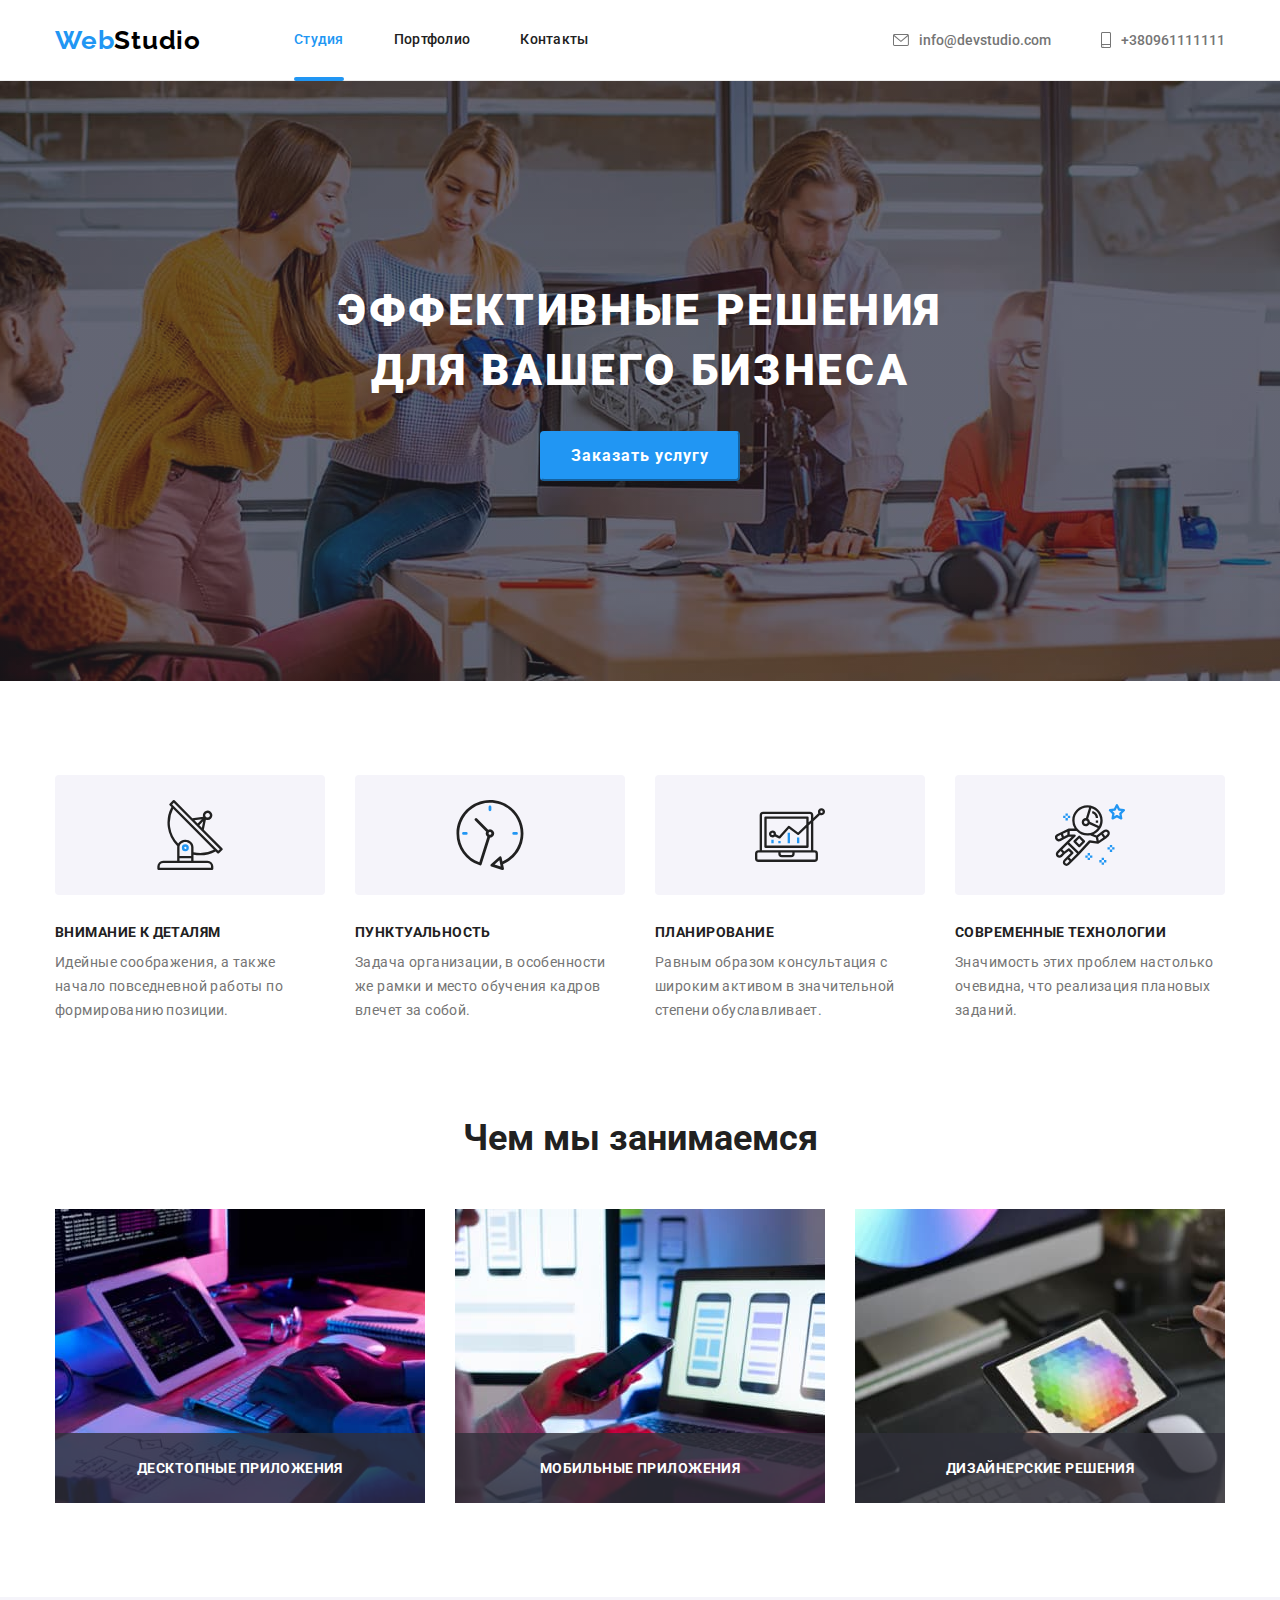
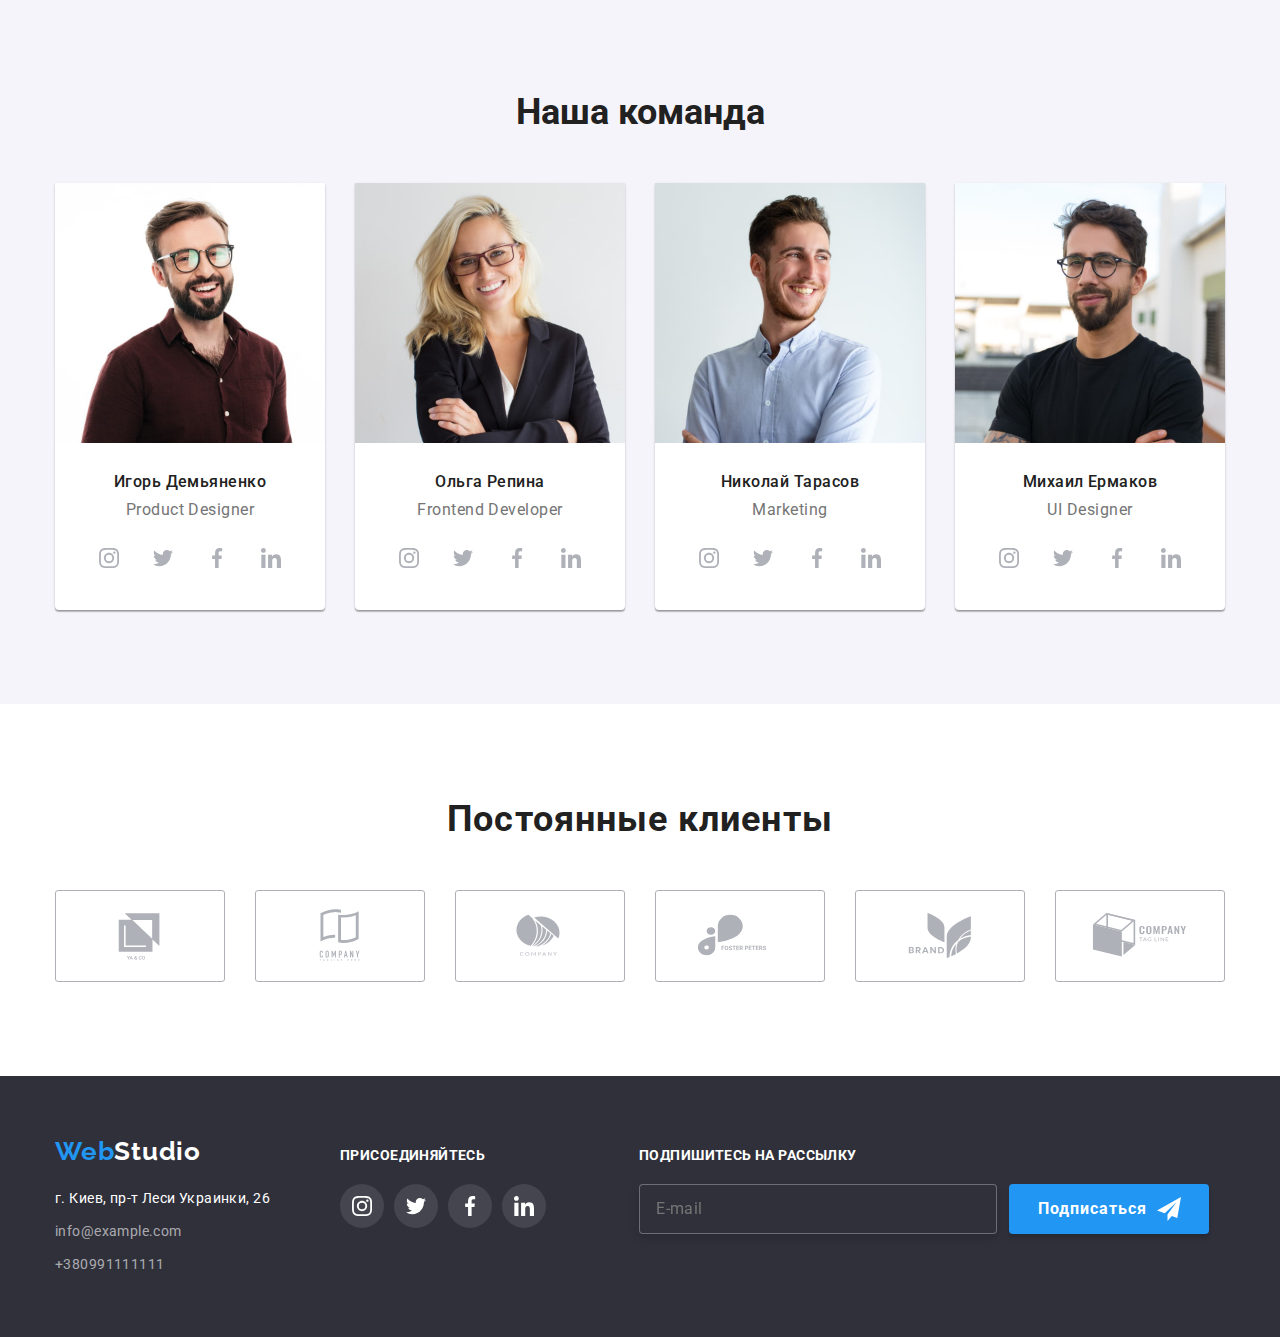
==== index.html @ b42b378a "hw7" ====
<!DOCTYPE html>
<html lang="ru">
  <head>
    <meta charset="UTF-8" />
    <meta http-equiv="X-UA-Compatible" content="IE=edge" />
    <meta name="viewport" content="width=device-width, initial-scale=1.0" />
    <title>WebStudio</title>
    <link
      rel="stylesheet"
      href="https://fonts.googleapis.com/css2?family=Raleway:wght@700&family=Roboto:wght@400;500;700;900&display=swap"
    />
    <link
      rel="stylesheet"
      href="https://cdnjs.cloudflare.com/ajax/libs/modern-normalize/1.1.0/modern-normalize.min.css"
    />
    <link rel="stylesheet" href="./css/styles.css" />
  </head>
  <body>
    <!-- header -->
    <header class="header">
      <div class="container main-nav">
        <nav class="nav">
          <a class="link link-logo logo" href="index.html" lang="en"
            >Web<span class="logo-header">Studio</span>
          </a>
          <ul class="list-nav">
            <li class="item">
              <a class="link-active" href="./index.html">Студия</a>
            </li>
            <li class="item">
              <a class="link" href="./portfolio.html">Портфолио</a>
            </li>
            <li class="item">
              <a class="link" href="Контакты">Контакты</a>
            </li>
          </ul>
        </nav>
        <!-- contacts -->
        <ul class="list-contacts">
          <li class="item item-contacts">
            <a
              class="link link-contacts"
              href="mailto:info@devstudio.com"
              title="написать письмо"
            >
              <svg class="header-icon" width="16" height="12">
                <use href="./image/icon.svg#icon-envelope"></use>
              </svg>
              info@devstudio.com</a
            >
          </li>
          <li class="item item-contacts">
            <a
              class="link link-contacts"
              href="tel:+380961111111"
              title="позвонить"
            >
              <svg class="header-icon" width="10" height="16">
                <use href="./image/icon.svg#icon-smartphone"></use>
              </svg>
              +380961111111</a
            >
          </li>
        </ul>
      </div>
    </header>
    <main>
      <!-- section1 -->
      <section class="hero">
        <div class="container">
          <h1 class="title">Эффективные решения для вашего бизнеса</h1>
          <button class="button-studio" type="button" data-modal-open>
            Заказать услугу
          </button>
          <!--modal-->
          <div class="backdrop is-hidden" data-modal>
            <div class="modal">
              <button
                class="button-close"
                type="button"
                title="Закрыть"
                data-modal-close
              >
                <svg class="icon-close" width="11" height="11">
                  <use href="./image/icon.svg#icon-close"></use>
                </svg>
              </button>
              <form class="modal-form">
                <h2 class="modal-text">
                  Оставьте свои данные, мы вам перезвоним
                </h2>
                <ul class="modal-list">
                  <li class="modal-item">
                    <label class="modal-lable" for="name">Имя</label>
                    <div class="modal-field">
                      <input
                        class="modal-input"
                        type="text"
                        id="name"
                        name="name"
                      />
                      <svg class="modal-input-icon" width="18" height="18">
                        <use href="./image/icon.svg#icon-modal-name"></use>
                      </svg>
                    </div>
                  </li>
                  <li class="modal-item">
                    <label class="modal-lable" for="tel">Телефон</label>
                    <div class="modal-field">
                      <input
                        class="modal-input"
                        type="text"
                        id="tel"
                        name="tel"
                      />
                      <svg class="modal-input-icon" width="18" height="18">
                        <use href="./image/icon.svg#icon-modal-telephone"></use>
                      </svg>
                    </div>
                  </li>
                  <li class="modal-item">
                    <label class="modal-lable" for="email">Почта</label>
                    <div class="modal-field">
                      <input
                        class="modal-input"
                        type="text"
                        id="email"
                        name="email"
                      />
                      <svg class="modal-input-icon" width="18" height="18">
                        <use href="./image/icon.svg#icon-modal-email"></use>
                      </svg>
                    </div>
                  </li>
                </ul>
                <div class="modal-comment">
                  <label class="modal-form-comment" for="comment"
                    >Комментарий</label
                  >
                  <textarea
                    class="modal-textarea"
                    name="comment"
                    id="comment"
                    placeholder="Введите текст"
                  ></textarea>
                </div>
                <div class="modal-consent">
                  <label class="modal-consent-lable">
                    <input
                      class="input-checkbox visually-hidden"
                      type="checkbox"
                      name="consent"
                      id="consent"
                    />
                    <span class="custom-checkbox">
                      <svg class="checkbox-icon" width="16" height="15">
                        <use href="./image/icon.svg#icon-modal-mark"></use>
                      </svg>
                    </span>
                    Соглашаюсь с рассылкой и принимаю&nbsp;
                    <a class="modal-consent-link" href="">Условия договора</a>
                  </label>
                </div>
                <button class="modal-button" type="submit">Отправить</button>
              </form>
            </div>
          </div>
        </div>
      </section>
      <!-- section2 -->
      <section class="section features">
        <div class="container">
          <h2 class="title-section">Особенности компании</h2>
          <ul class="features-list list">
            <li class="item-features item">
              <div class="icon-thumb">
                <svg class="icon-features">
                  <use href="./image/icon.svg#icon-antenna"></use>
                </svg>
              </div>
              <h3 class="title-features">Внимание к деталям</h3>
              <p class="text-features">
                Идейные соображения, а также начало повседневной работы по
                формированию позиции.
              </p>
            </li>
            <li class="item-features item">
              <div class="icon-thumb">
                <svg class="icon-features">
                  <use href="./image/icon.svg#icon-clock"></use>
                </svg>
              </div>
              <h3 class="title-features">Пунктуальность</h3>
              <p class="text-features">
                Задача организации, в особенности же рамки и место обучения
                кадров влечет за собой.
              </p>
            </li>
            <li class="item-features item">
              <div class="icon-thumb">
                <svg class="icon-features">
                  <use href="./image/icon.svg#icon-diagram"></use>
                </svg>
              </div>
              <h3 class="title-features">Планирование</h3>
              <p class="text-features">
                Равным образом консультация с широким активом в значительной
                степени обуславливает.
              </p>
            </li>
            <li class="item-features item">
              <div class="icon-thumb">
                <svg class="icon-features">
                  <use href="./image/icon.svg#icon-astronaut"></use>
                </svg>
              </div>
              <h3 class="title-features">Современные технологии</h3>
              <p class="text-features">
                Значимость этих проблем настолько очевидна, что реализация
                плановых заданий.
              </p>
            </li>
          </ul>
        </div>
      </section>
      <!-- section3 -->
      <section class="section-activity section">
        <div class="container">
          <h2 class="title-activity">Чем мы занимаемся</h2>
          <ul class="list-activity list">
            <li class="item-image">
              <img
                class="image"
                src="./image/img4.jpg"
                alt="пишем код"
                width="370"
                height="294"
              />
              <p class="text-activity">Десктопные приложения</p>
            </li>
            <li class="item-image">
              <img
                class="image"
                src="./image/img5.jpg"
                alt="создаем макет"
                width="370"
                height="294"
              />
              <p class="text-activity">Мобильные приложения</p>
            </li>
            <li class="item-image">
              <img
                class="image"
                src="./image/img6.jpg"
                alt="добавляем дизайн"
                width="370"
                height="294"
              />
              <p class="text-activity">Дизайнерские решения</p>
            </li>
          </ul>
        </div>
      </section>
      <!-- section4 -->
      <section class="section team">
        <div class="container">
          <h2 class="title-team">Наша команда</h2>
          <ul class="list-team list">
            <li class="item-team item">
              <img
                class="image"
                src="./image/img-3.jpg"
                alt="Игорь Демьяненко Product Designer"
                width="270"
                height="260"
              />
              <div class="title-card">
                <h3 class="name">Игорь Демьяненко</h3>
                <p class="speciality" lang="en">Product Designer</p>
                <ul class="soc-list">
                  <li class="soc-item">
                    <a class="button-icon" href="">
                      <svg class="soc-icon">
                        <use href="./image/icon.svg#icon-instagram"></use>
                      </svg>
                    </a>
                  </li>
                  <li class="soc-item">
                    <a class="button-icon" href="">
                      <svg class="soc-icon">
                        <use href="./image/icon.svg#icon-twitter"></use>
                      </svg>
                    </a>
                  </li>
                  <li class="soc-item">
                    <a class="button-icon" href="">
                      <svg class="soc-icon">
                        <use href="./image/icon.svg#icon-facebook"></use>
                      </svg>
                    </a>
                  </li>
                  <li class="soc-item">
                    <a class="button-icon" href="">
                      <svg class="soc-icon">
                        <use href="./image/icon.svg#icon-linkedin"></use>
                      </svg>
                    </a>
                  </li>
                </ul>
              </div>
            </li>
            <li class="item-team item">
              <img
                class="image"
                src="./image/img-2.jpg"
                alt="Ольга Репина Frontend Developer"
                width="270"
                height="260"
              />
              <div class="title-card">
                <h3 class="name">Ольга Репина</h3>
                <p class="speciality" lang="en">Frontend Developer</p>
                <ul class="soc-list">
                  <li class="soc-item">
                    <a class="button-icon" href="">
                      <svg class="soc-icon">
                        <use href="./image/icon.svg#icon-instagram"></use>
                      </svg>
                    </a>
                  </li>
                  <li class="soc-item">
                    <a class="button-icon" href="">
                      <svg class="soc-icon">
                        <use href="./image/icon.svg#icon-twitter"></use>
                      </svg>
                    </a>
                  </li>
                  <li class="soc-item">
                    <a class="button-icon" href="">
                      <svg class="soc-icon">
                        <use href="./image/icon.svg#icon-facebook"></use>
                      </svg>
                    </a>
                  </li>
                  <li class="soc-item">
                    <a class="button-icon" href="">
                      <svg class="soc-icon">
                        <use href="./image/icon.svg#icon-linkedin"></use>
                      </svg>
                    </a>
                  </li>
                </ul>
              </div>
            </li>
            <li class="item-team item">
              <img
                class="image"
                src="./image/img-1.jpg"
                alt="Николай Тарасов Marketing"
                width="270"
                height="260"
              />
              <div class="title-card">
                <h3 class="name">Николай Тарасов</h3>
                <p class="speciality" lang="en">Marketing</p>
                <ul class="soc-list">
                  <li class="soc-item">
                    <a class="button-icon" href="">
                      <svg class="soc-icon">
                        <use href="./image/icon.svg#icon-instagram"></use>
                      </svg>
                    </a>
                  </li>
                  <li class="soc-item">
                    <a class="button-icon" href="">
                      <svg class="soc-icon">
                        <use href="./image/icon.svg#icon-twitter"></use>
                      </svg>
                    </a>
                  </li>
                  <li class="soc-item">
                    <a class="button-icon" href="">
                      <svg class="soc-icon">
                        <use href="./image/icon.svg#icon-facebook"></use>
                      </svg>
                    </a>
                  </li>
                  <li class="soc-item">
                    <a class="button-icon" href="">
                      <svg class="soc-icon">
                        <use href="./image/icon.svg#icon-linkedin"></use>
                      </svg>
                    </a>
                  </li>
                </ul>
              </div>
            </li>
            <li class="item-team item">
              <img
                class="image"
                src="./image/img.jpg"
                alt="Михаил Ермаков UI Designer"
                width="270"
                height="260"
              />
              <div class="title-card">
                <h3 class="name">Михаил Ермаков</h3>
                <p class="speciality" lang="en">UI Designer</p>
                <ul class="soc-list">
                  <li class="soc-item">
                    <a class="button-icon" href="">
                      <svg class="soc-icon">
                        <use href="./image/icon.svg#icon-instagram"></use>
                      </svg>
                    </a>
                  </li>
                  <li class="soc-item">
                    <a class="button-icon" href="">
                      <svg class="soc-icon">
                        <use href="./image/icon.svg#icon-twitter"></use>
                      </svg>
                    </a>
                  </li>
                  <li class="soc-item">
                    <a class="button-icon" href="">
                      <svg class="soc-icon">
                        <use href="./image/icon.svg#icon-facebook"></use>
                      </svg>
                    </a>
                  </li>
                  <li class="soc-item">
                    <a class="button-icon" href="">
                      <svg class="soc-icon">
                        <use href="./image/icon.svg#icon-linkedin"></use>
                      </svg>
                    </a>
                  </li>
                </ul>
              </div>
            </li>
          </ul>
        </div>
      </section>
      <section class="section-clients section">
        <div class="container">
          <h2 class="title-clients">Постоянные клиенты</h2>
          <ul class="list-clients">
            <li class="item-clients">
              <a class="link-clients" href="">
                <svg class="logo-company" width="106" height="60">
                  <use href="./image/icon.svg#icon-yaco"></use>
                </svg>
              </a>
            </li>
            <li class="item-clients">
              <a class="link-clients" href="">
                <svg class="logo-company" width="106" height="60">
                  <use href="./image/icon.svg#icon-tagline"></use>
                </svg>
              </a>
            </li>
            <li class="item-clients">
              <a class="link-clients" href="">
                <svg class="logo-company" width="106" height="60">
                  <use href="./image/icon.svg#icon-company"></use>
                </svg>
              </a>
            </li>
            <li class="item-clients">
              <a class="link-clients" href="">
                <svg class="logo-company" width="106" height="60">
                  <use href="./image/icon.svg#icon-foster"></use>
                </svg>
              </a>
            </li>
            <li class="item-clients">
              <a class="link-clients" href="">
                <svg class="logo-company" width="106" height="60">
                  <use href="./image/icon.svg#icon-brand"></use>
                </svg>
              </a>
            </li>
            <li class="item-clients">
              <a class="link-clients" href="">
                <svg class="logo-company" width="106" height="60">
                  <use href="./image/icon.svg#icon-lastcompany"></use>
                </svg>
              </a>
            </li>
          </ul>
        </div>
      </section>
    </main>
    <!-- footer -->
    <footer class="footer">
      <div class="container footer-container">
        <div class="footer-contacts-part">
          <a class="link logo logo-link" href="index.html" lang="en"
            >Web<span class="logo-footer">Studio</span>
          </a>
          <address class="address">
            <p class="address-link-first">г. Киев, пр-т Леси Украинки, 26</p>
            <ul class="list">
              <li class="address-item item">
                <a class="address-link" href="mailto:info@example.com"
                  >info@example.com</a
                >
              </li>
              <li class="address-item item">
                <a class="address-link" href="tel:+380991111111"
                  >+380991111111</a
                >
              </li>
            </ul>
          </address>
        </div>
        <div class="footer-soc-part">
          <h2 class="footer-soc-title title">Присоединяйтесь</h2>
          <ul class="footer-soc-list list">
            <li class="footer-soc-item item">
              <a class="footer-soc-link link" href="">
                <svg class="icon-soc" width="20" height="20">
                  <use href="image/icon.svg#icon-instagram"></use>
                </svg>
              </a>
            </li>
            <li class="footer-soc-item item">
              <a class="footer-soc-link link" href="">
                <svg class="icon-soc" width="20" height="20">
                  <use href="./image/icon.svg#icon-twitter"></use>
                </svg>
              </a>
            </li>
            <li class="footer-soc-item item">
              <a class="footer-soc-link link" href="">
                <svg class="icon-soc" width="20" height="20">
                  <use href="./image/icon.svg#icon-facebook"></use>
                </svg>
              </a>
            </li>
            <li class="footer-soc-item item">
              <a class="footer-soc-link link" href="">
                <svg class="icon-soc" width="20" height="20">
                  <use href="./image/icon.svg#icon-linkedin"></use>
                </svg>
              </a>
            </li>
          </ul>
        </div>
        <div class="subscription-footer">
          <h2 class="subscription-text">Подпишитесь на рассылку</h2>
          <form class="subscription-form">
            <input
              class="subscription-input"
              type="email"
              name="user-email"
              placeholder="E-mail"
            />
            <button class="subscription-button" type="submit">
              Подписаться
              <svg class="subscription-icon" width="24" height="24">
                <use href="./image/icon.svg#footer-icon-send"></use>
              </svg>
            </button>
          </form>
        </div>
      </div>
    </footer>
    <script src="./js/modal.js"></script>
  </body>
</html>
---- css/styles.css ----
:root {
  --main-color: #212121;
  --secondary-color: #757575;
  --accent-color: #2196f3;
  --white-color: #ffffff;
  --white-alfa-color: rgba(255, 255, 255, 0.6);
  --black-color: #000000;
  --bg-main-color: #ffffff;
  --bg-light-color: #f5f4fa;
  --bg-dark-color: #2f303a;
  --bg-accent-color: #2196f3;
  --bg-accent-color-button: #188ce8;
  --border-card-color: #eeeeee;
  --soc-icon-color-main: #afb1b8;
  --soc-bg-footer: rgba(255, 255, 255, 0.1);
}
/* reset style */
p,
h1,
h2,
h3,
h4,
h5,
h6,
ul {
  margin: 0;
  padding: 0;
}
.container {
  width: 1200px;
  padding-left: 15px;
  padding-right: 15px;
  margin: 0 auto;
}
.section {
  padding-top: 94px;
  padding-bottom: 94px;
}
body {
  background-color: var(--bg-main-color);
  color: var(--main-color);
  font-family: "Roboto", sans-serif;
  font-size: 14px;
}
.hero,
.footer {
  background-color: var(--bg-dark-color);
}
.team {
  background-color: var(--bg-light-color);
}
.link {
  font-weight: 500;
  color: var(--main-color);
  text-decoration: none;

  transition: color 250ms cubic-bezier(0.4, 0, 0.2, 1),
    background-color 250ms cubic-bezier(0.4, 0, 0.2, 1),
    box-shadow 250ms cubic-bezier(0.4, 0, 0.2, 1);
}
.item {
  list-style-type: none;
}
/* header */
.header {
  border-bottom: 1px solid #ececec;
}
.main-nav,
.nav {
  display: flex;
  align-items: center;
}
/* Логотип */
.logo {
  display: block;
  color: var(--accent-color);
  font-family: "Raleway", sans-serif;
  font-weight: 700;
  font-size: 26px;
  line-height: 1.19;
  letter-spacing: 0.03em;
}
.logo-header {
  color: var(--black-color);
}
.link-logo {
  padding-top: 24px;
  padding-bottom: 24px;
}
/* site-nav */
.list-nav {
  display: flex;
  margin-left: 93px;
}
.list-nav .item:not(:last-child),
.list-contacts .item:not(:last-child) {
  margin-right: 50px;
}
.link-contacts {
  display: flex;
  align-items: center;
  color: var(--secondary-color);

  transition: color 250ms cubic-bezier(0.4, 0, 0.2, 1),
    background-color 250ms cubic-bezier(0.4, 0, 0.2, 1),
    box-shadow 250ms cubic-bezier(0.4, 0, 0.2, 1);
}
.list-nav .link,
.list-nav .link-active,
.link-contacts .link {
  display: block;
  padding-top: 32px;
  padding-bottom: 32px;
  font-weight: 500;
  font-size: 14px;
  line-height: 1.14;
  letter-spacing: 0.02em;
}
.link-active {
  position: relative;
}
.link-active::after {
  position: absolute;
  content: "";
  display: block;
  bottom: -1px;
  left: 0;
  width: 100%;
  height: 4px;
  border-radius: 2px;
  background-color: var(--accent-color);
}
.list-contacts {
  display: flex;
  margin-left: auto;
}
.link-contacts {
  display: flex;
  align-items: center;
  color: var(--secondary-color);
}
.header-icon {
  fill: currentColor;
  margin-right: 10px;
}
.link-active {
  font-weight: 500;
  color: var(--accent-color);
  text-decoration: none;
}
/*---modal---*/
.backdrop {
  position: fixed;
  top: 0;
  left: 0;
  width: 100%;
  height: 100%;
  z-index: 1;
  opacity: 1;
  transition: opacity 250ms cubic-bezier(0.4, 0, 0.2, 1),
    visibility 250ms cubic-bezier(0.4, 0, 0.2, 1);
  background-color: rgba(0, 0, 0, 0.2);
}
.backdrop.is-hidden {
  visibility: hidden;
  opacity: 0;
  pointer-events: none;
}
.modal {
  position: absolute;
  content: "";
  top: 50%;
  left: 50%;
  border-radius: 4px;
  box-shadow: 0px 1px 3px rgba(0, 0, 0, 0.12), 0px 1px 1px rgba(0, 0, 0, 0.14),
    0px 2px 1px rgba(0, 0, 0, 0.2);
  width: 528px;
  height: 581px;
  padding: 40px;
  transform: translate(-50%, -50%);
  transition: transform 250ms cubic-bezier(0.4, 0, 0.2, 1);
  background-color: var(--bg-main-color);
}
.button-close {
  position: absolute;
  content: "";
  top: 8px;
  right: 8px;
  display: flex;
  align-items: center;
  justify-content: center;
  width: 30px;
  height: 30px;
  padding: 0;
  border-radius: 50%;
  border: 1px solid rgba(0, 0, 0, 0.1);

  cursor: pointer;
  background-color: var(--bg-main-color);
  transition: transform 250ms cubic-bezier(0.4, 0, 0.2, 1);
}
.button-close:hover,
.button-close:focus {
  fill: var(--accent-color);
}
.button-active {
  padding: 6px 22px;
  display: block;
  font-weight: 500;
  font-size: 16px;
  line-height: 1.63;
  border-radius: 4px;
  text-align: center;
  cursor: pointer;
  background-color: var(--bg-accent-color);
  color: var(--white-color);
  text-decoration: none;
  border-radius: 4px;
  border-color: var(--accent-color);
  box-shadow: 0px 3px 1px rgba(0, 0, 0, 0.1), 0px 1px 2px rgba(0, 0, 0, 0.08),
    0px 2px 2px rgba(0, 0, 0, 0.12);
}
.list-nav .link:hover,
.list-nav .link:focus,
.list-contacts .link:hover,
.list-contacts .link:focus {
  color: var(--accent-color);
  fill: currentColor;
}
.modal-form {
  display: flex;
  flex-direction: column;
  justify-content: center;
}
.modal-text {
  font-style: normal;
  font-weight: 700;
  font-size: 20px;
  line-height: 1.15;
  text-align: center;
  letter-spacing: 0.03em;
  color: var(--main-color);
}
.modal-item {
  margin-bottom: 10px;
  list-style: none;
}
.modal-form-comment,
.modal-lable {
  margin-bottom: 4px;
  font-weight: 400;
  font-size: 12px;
  line-height: 1.67;
  letter-spacing: 0.01em;
  color: var(--secondary-color);
}
.modal-field {
  position: relative;
}
.modal-input-icon {
  position: absolute;
  content: "";
  top: 50%;
  left: 12px;
  transform: translateY(-50%);
  fill: var(--main-color);
  transition: border-color 250ms cubic-bezier(0.4, 0, 0.2, 1);
}
.modal-input {
  width: 100%;
  height: 40px;
  padding: 11px 12px 11px 42px;
  border: 1px solid rgba(33, 33, 33, 0.2);
  border-radius: 4px;
  font-weight: 400;
  font-size: 12px;
  line-height: 1.67;
  letter-spacing: 0.01em;
  color: var(--main-color);
  transition: border-color 250ms cubic-bezier(0.4, 0, 0.2, 1);
}
.modal-input:hover,
.modal-input:focus {
  border-color: var(--accent-color);
}
.modal-input:hover + .modal-input-icon,
.modal-input:focus + .modal-input-icon {
  fill: var(--accent-color);
}
.modal-textarea {
  width: 100%;
  height: 120px;
  padding: 12px 16px;
  border: 1px solid rgba(33, 33, 33, 0.2);
  border-radius: 4px;
  resize: none;
  transition: border-color 250ms cubic-bezier(0.4, 0, 0.2, 1);
}
.modal-textarea::placeholder {
  font-style: normal;
  font-weight: 400;
  font-size: 12px;
  line-height: 1.67;
  letter-spacing: 0.01em;
  color: rgba(117, 117, 117, 0.5);
}
.modal-textarea:hover,
.model-textarea:focus {
  border-color: var(--accent-color);
}
.modal-comment {
  margin-bottom: 20px;
}
.custom-checkbox {
  width: 16px;
  height: 15;
  display: flex;
  align-items: center;
  justify-content: center;
  outline: 2px solid var(--black-color);
  border-radius: 2px;
  box-shadow: 0px 4px 4px rgba(0, 0, 0, 0.25);

  margin-right: 8px;
  transition: border-color 250ms cubic-bezier(0.4, 0, 0.2, 1),
    background-color 250ms cubic-bezier(0.4, 0, 0.2, 1);
}
.checkbox-icon {
  opacity: 0;
  fill: var(--bg-main-color);
  transition: opacity 250ms cubic-bezier(0.4, 0, 0.2, 1);
}
.input-checkbox:checked + .custom-checkbox {
  outline-color: var(--accent-color);
}
.input-checkbox:checked + .custom-checkbox .checkbox-icon {
  opacity: 1;

  background-color: var(--accent-color);
}
.modal-consent-lable {
  display: flex;
  align-items: center;
  justify-content: center;
  font-weight: 400;
  font-size: 14px;
  line-height: 1.71;
  letter-spacing: 0.03em;
  color: var(--secondary-color);
}
.visually-hidden {
  position: absolute;
  width: 1px;
  height: 1px;
  margin: -1px;
  border: 0;
  padding: 0;
  white-space: nowrap;
  clip-path: inset(100%);
  clip: rect(0 0 0 0);
  overflow: hidden;
}
.modal-button {
  width: 200px;
  height: 50px;
  padding-top: 10px;
  padding-right: 55px;
  padding-bottom: 10px;
  padding-left: 56px;
  margin-top: 30px;
  margin-right: auto;
  margin-left: auto;
  box-shadow: 0px 4px 4px rgba(0, 0, 0, 0.15);
  border-radius: 4px;
  border: 0;
  font-weight: 700;
  font-size: 16px;
  line-height: 1.89;
  letter-spacing: 0.06em;
  cursor: pointer;
  color: var(--white-color);
  background-color: var(--accent-color);
  transition: background-color 250ms cubic-bezier(0.4, 0, 0.2, 1);
}
.modal-button:hover,
.modal-button:focus {
  background-color: var(--bg-accent-color-button);
}
.modal-consent-link {
  cursor: pointer;
  color: var(--accent-color);
}
.modal-consent-link:hover,
.modal-consent-link:focus {
  color: var(--bg-accent-color-button);
}
/* section */
.hero {
  max-width: 1600px;
  height: 600px;
  margin-left: auto;
  margin-right: auto;
  background-image: linear-gradient(
      rgba(47, 48, 58, 0.4),
      rgba(47, 48, 58, 0.4)
    ),
    url(../image/hero.jpg);
  background-position: center;
  background-size: cover;
  background-repeat: no-repeat;
  padding-top: 200px;
  padding-bottom: 200px;
}
.title {
  text-align: center;
  max-width: 696px;
  margin-left: auto;
  margin-right: auto;
}
.hero .title {
  color: var(--white-color);
  font-weight: 900;
  font-size: 44px;
  line-height: 1.36;
  letter-spacing: 0.06em;
  text-transform: uppercase;
}
.icon-thumb {
  display: flex;
  justify-content: center;
  align-items: center;
  height: 120px;
  border-radius: 4px;
  background-color: var(--bg-light-color);
  margin-bottom: 30px;
}
.icon-features {
  width: 70px;
  height: 70px;
}
.item-features {
  flex-basis: calc((100%-90px) / 4);
}
.features-list {
  display: flex;
}
.features-list .item-features:not(:last-child) {
  margin-right: 30px;
}
.features-list .item {
  width: 270px;
}
.text-features {
  font-weight: 400;
  font-size: 14px;
  line-height: 1.71;
  letter-spacing: 0.03em;
  color: var(--secondary-color);
  margin-top: 10px;
}
.title-features {
  font-weight: 700;
  font-size: 14px;
  line-height: 1.14;
  letter-spacing: 0.03em;
  text-transform: uppercase;
  color: var(--main-color);
}
.section-activity {
  padding-top: 0px;
}
.list-activity {
  display: flex;
  list-style: none;
}
.list-activity .item-image:not(:last-child) {
  margin-right: 30px;
}
.item-image {
  position: relative;
}
.text-activity {
  content: "";
  position: absolute;
  display: flex;
  font-style: normal;
  align-items: center;
  justify-content: center;
  text-align: center;

  width: 100%;
  height: 70px;
  bottom: 0;
  right: 0;
  font-weight: 700;
  line-height: 16px;
  letter-spacing: 0.03em;
  text-transform: uppercase;
  color: var(--bg-main-color);
  background-color: rgba(47, 48, 58, 0.8);
}
.button-icon {
  display: flex;
  justify-content: center;
  align-items: center;
  width: 44px;
  height: 44px;
  border-radius: 50%;
  fill: var(--soc-icon-color-main);
  transition: color 250ms cubic-bezier(0.4, 0, 0.2, 1),
    background-color 250ms cubic-bezier(0.4, 0, 0.2, 1),
    box-shadow 250ms cubic-bezier(0.4, 0, 0.2, 1);
}
.button-icon:not(:last-child) {
  margin-right: 10px;
}
.button-icon:hover,
.button-icon:focus {
  fill: var(--bg-main-color);
  background-color: var(--accent-color);
}
.soc-list {
  display: flex;
  justify-content: center;
  list-style: none;
  padding-top: 16px;
}
.soc-icon {
  width: 20px;
  height: 20px;
}
.soc-item:not(:last-child) {
  margin-right: 10px;
}
.item-team {
  flex-basis: calc((100%-90px) / 4);
  background-color: var(--bg-main-color);
  list-style-type: none;
  box-shadow: 0px 1px 3px rgba(0, 0, 0, 0.12), 0px 1px 1px rgba(0, 0, 0, 0.14),
    0px 2px 1px rgba(0, 0, 0, 0.2);
  border-radius: 0px 0px 4px 4px;
}
.list-team .item-team:not(:last-child) {
  margin-right: 30px;
}
.title-card {
  padding: 30px;
}
.speciality {
  font-weight: 400;
  font-size: 16px;
  letter-spacing: 0.03em;
  color: var(--secondary-color);
  text-align: center;
}
.list-team {
  display: flex;
}
.iteam-team {
  margin-right: 30px;
}
.name {
  font-weight: 500;
  font-size: 16px;
  text-align: center;
  letter-spacing: 0.03em;
  color: var(--main-color);
  margin-bottom: 10px;
}
.title-section {
  font-size: 0%;
}
.title-team,
.title-activity {
  margin-bottom: 50px;
  font-size: 36px;
  line-height: 1.17;
  text-align: center;
}
.title-name {
  font-weight: 500;
  font-size: 16px;
  line-height: 1.18;
  text-align: center;
}
.list-example .title {
  font-size: 18px;
  line-height: 2;
  letter-spacing: 0.06em;
  text-align: left;
}
.example-title {
  margin-bottom: 4px;
  font-size: 18px;
  line-height: 2;
  letter-spacing: 0.06em;
  text-align: left;
}
.title .part-name {
  text-transform: uppercase;
}
.image {
  display: block;
  max-width: 100%;
  height: auto;
}
/* clients */
.title-clients {
  text-align: center;
  margin-bottom: 50px;
  font-size: 36px;
  line-height: 1.17;
  letter-spacing: 0.03em;
}
.list-clients {
  display: flex;
  justify-content: center;
  list-style: none;
  margin-right: calc(-1 * 30px);
}
.item-clients {
  flex-basis: calc((100%-150px) / 6);
  margin-right: 30px;
}
.link-clients {
  display: flex;
  width: 170px;
  height: 92px;
  justify-content: center;
  align-items: center;
  border: 1px solid var(--soc-icon-color-main);
  border-radius: 3px;
  fill: var(--soc-icon-color-main);
  transition: color 250ms cubic-bezier(0.4, 0, 0.2, 1),
    background-color 250ms cubic-bezier(0.4, 0, 0.2, 1),
    box-shadow 250ms cubic-bezier(0.4, 0, 0.2, 1);
}
.link-clients:hover,
.link-clients:focus {
  fill: var(--accent-color);
  border: 1px solid var(--accent-color);
}
.logo-company {
  background-size: contain;
}

/* button */
.button-studio {
  display: block;
  margin-top: 30px;
  margin-left: auto;
  margin-right: auto;
  height: 50px;
  min-width: 200px;
  font-weight: 700;
  font-size: 16px;
  line-height: 1.88;
  border-radius: 4px;
  border-color: var(--accent-color);
  text-align: center;
  cursor: pointer;
  letter-spacing: 0.06em;
  color: var(--white-color);
  background-color: var(--bg-accent-color);
  letter-spacing: 0.06em;
  transition: color 250ms cubic-bezier(0.4, 0, 0.2, 1),
    background-color 250ms cubic-bezier(0.4, 0, 0.2, 1),
    box-shadow 250ms cubic-bezier(0.4, 0, 0.2, 1);
}
.button-studio:hover,
.button-studio:focus {
  background-color: var(--bg-accent-color-button);
  border-color: var(--accent-color);
}
.button-portfolio {
  padding: 6px 22px;
  display: block;
  font-weight: 500;
  font-size: 16px;
  line-height: 1.63;
  border-radius: 4px;
  text-align: center;
  cursor: pointer;
  color: var(--main-color);
  background: var(--bg-light-color);
  letter-spacing: 0.03em;
  border: 0;
  transition: color 250ms cubic-bezier(0.4, 0, 0.2, 1),
    background-color 250ms cubic-bezier(0.4, 0, 0.2, 1),
    box-shadow 250ms cubic-bezier(0.4, 0, 0.2, 1);
}
.button-portfolio:hover,
.button-portfolio:focus {
  background-color: var(--bg-accent-color);
  color: var(--white-color);
  box-shadow: 0px 3px 1px rgba(0, 0, 0, 0.1), 0px 1px 2px rgba(0, 0, 0, 0.08),
    0px 2px 2px rgba(0, 0, 0, 0.12);
}
.portfolio .text {
  font-weight: 400;
  color: var(--secondary-color);
  letter-spacing: 0.03em;
}
/* portfolio */
.filter {
  margin-bottom: 50px;
  display: flex;
  justify-content: center;
}
.item-filter:not(:last-child) {
  margin-right: 8px;
}
.item-button:not(:last-child) {
  margin-right: 8px;
}
.item-button {
  border: 0;
}
.list-example {
  display: flex;
  flex-wrap: wrap;
}
.list-example.item-example {
  flex-basis: calc((100%-60px) / 3);
  margin-right: 30px;
  margin-bottom: 30px;

  transition: box-shadow 250ms cubic-bezier(0.4, 0, 0.2, 1);
}
.item-example:not(:nth-child(3n)) {
  margin-right: 30px;
}
.item-example:not(:nth-last-child(-n + 3)) {
  margin-bottom: 30px;
}
.example-card {
  padding: 20px 24px;
  border-right: 1px solid var(--border-card-color);
  border-bottom: 1px solid var(--border-card-color);
  border-left: 1px solid var(--border-card-color);
}
.example-card-thumb {
  position: relative;
  overflow: hidden;
}
.overlay-example {
  position: absolute;
  content: "";
  top: 0;
  left: 0;
  transform: translateY(100%);
  display: inline-block;
  width: 100%;
  height: 100%;
  background-color: rgba(33, 150, 243, 0.9);
  transition: transform 250ms cubic-bezier(0.4, 0, 0.2, 1);
}
.example-text-thumb {
  position: absolute;
  content: "";
  top: 63px;
  left: 24px;
  right: 24px;
  bottom: 63px;
  font-size: 18px;
  line-height: 1.56;
  color: var(--bg-main-color);
}
.item-example:hover .overlay-example {
  transform: translateY(0);
}
.link-example {
  display: block;
}
.link-example:hover,
.link-example:focus {
  box-shadow: 0px 1px 1px rgba(0, 0, 0, 0.12), 0px 4px 4px rgba(0, 0, 0, 0.06),
    1px 4px 6px rgba(0, 0, 0, 0.16);
}
/* footer */
.logo-link {
  margin-bottom: 20px;
}
.footer {
  padding-top: 60px;
  padding-bottom: 60px;
  background-color: var(--bg-dark-color);
}
.logo-footer {
  color: var(--white-color);
  margin-bottom: 20px;
}
.address-link {
  color: var(--white-alfa-color);
  font-style: normal;
  font-weight: 400;
  font-size: 14px;
  line-height: 1.71;
  letter-spacing: 0.03em;
  text-decoration: none;
  transition: color 250ms cubic-bezier(0.4, 0, 0.2, 1),
    background-color 250ms cubic-bezier(0.4, 0, 0.2, 1),
    box-shadow 250ms cubic-bezier(0.4, 0, 0.2, 1);
}
.address-link-first {
  font-style: normal;
  font-weight: 400;
  font-size: 14px;
  line-height: 1.71;
  letter-spacing: 0.03em;
  color: var(--white-color);
}
.address-link:hover,
.address-link:focus {
  color: var(--bg-accent-color);
}
.address-item {
  margin-top: 9px;
}
.footer-soc-part {
  display: block;
}
.footer-soc-title,
.subscription-text {
  text-align: start;
  margin-bottom: 20px;
  font-size: 14px;
  line-height: 1.14;
  letter-spacing: 0.03em;
  text-transform: uppercase;
  color: var(--white-color);
}
.footer-soc-list {
  display: flex;
}
.footer-soc-item:not(:last-child) {
  margin-right: 10px;
}
.footer-soc-link {
  display: flex;
  justify-content: center;
  align-items: center;
  width: 44px;
  height: 44px;
  border-radius: 50%;
  fill: var(--bg-main-color);
  background-color: var(--soc-bg-footer);
  transition: color 250ms cubic-bezier(0.4, 0, 0.2, 1),
    background-color 250ms cubic-bezier(0.4, 0, 0.2, 1),
    box-shadow 250ms cubic-bezier(0.4, 0, 0.2, 1);
}
.footer-soc-link:hover,
.footer-soc-link:focus {
  fill: var(--bg-main-color);
  background-color: var(--bg-accent-color);
}
.footer-container {
  display: flex;
  align-items: baseline;
}
.footer-contacts-part {
  margin-right: 70px;
}
.subscription-footer {
  margin-left: 93px;
}
.subscription-input {
  width: 358px;
  height: 50px;
  padding: 15px 16px;
  margin-right: 12px;
  font-weight: 400;
  font-size: 16px;
  line-height: 1.25;
  letter-spacing: 0.03em;
  border: 1px solid rgba(255, 255, 255, 0.3);
  filter: drop-shadow(0px 4px 4px rgba(0, 0, 0, 0.15));
  border-radius: 4px;
  color: var(--white-alfa-color);
  background-color: var(--bg-dark-color);
  transition: border-color 250ms cubic-bezier(0.4, 0, 0.2, 1);
}
.subscription-input:hover,
.subscription-input:focus {
  border-color: var(--white-alfa-color);
}
.subscription-form {
  display: flex;
}
.subscription-button {
  display: flex;
  align-items: center;
  font-weight: 700;
  font-size: 16px;
  line-height: 1.89;
  text-align: center;
  letter-spacing: 0.06em;
  padding-top: 10px;
  padding-right: 28px;
  padding-bottom: 10px;
  padding-left: 29px;
  box-shadow: 0px 4px 4px rgba(0, 0, 0, 0.15);
  border: 0;
  border-radius: 4px;
  color: var(--bg-main-color);
  background-color: var(--accent-color);
  transition: background-color 250ms cubic-bezier(0.4, 0, 0.2, 1);
}
.subscription-icon {
  margin-left: 10px;
}
.subscription-button:hover,
.subscription-button:focus {
  background-color: var(--bg-accent-color-button);
}
.subscription-icon {
  margin-left: 10px;
  fill: var(--bg-main-color);
}
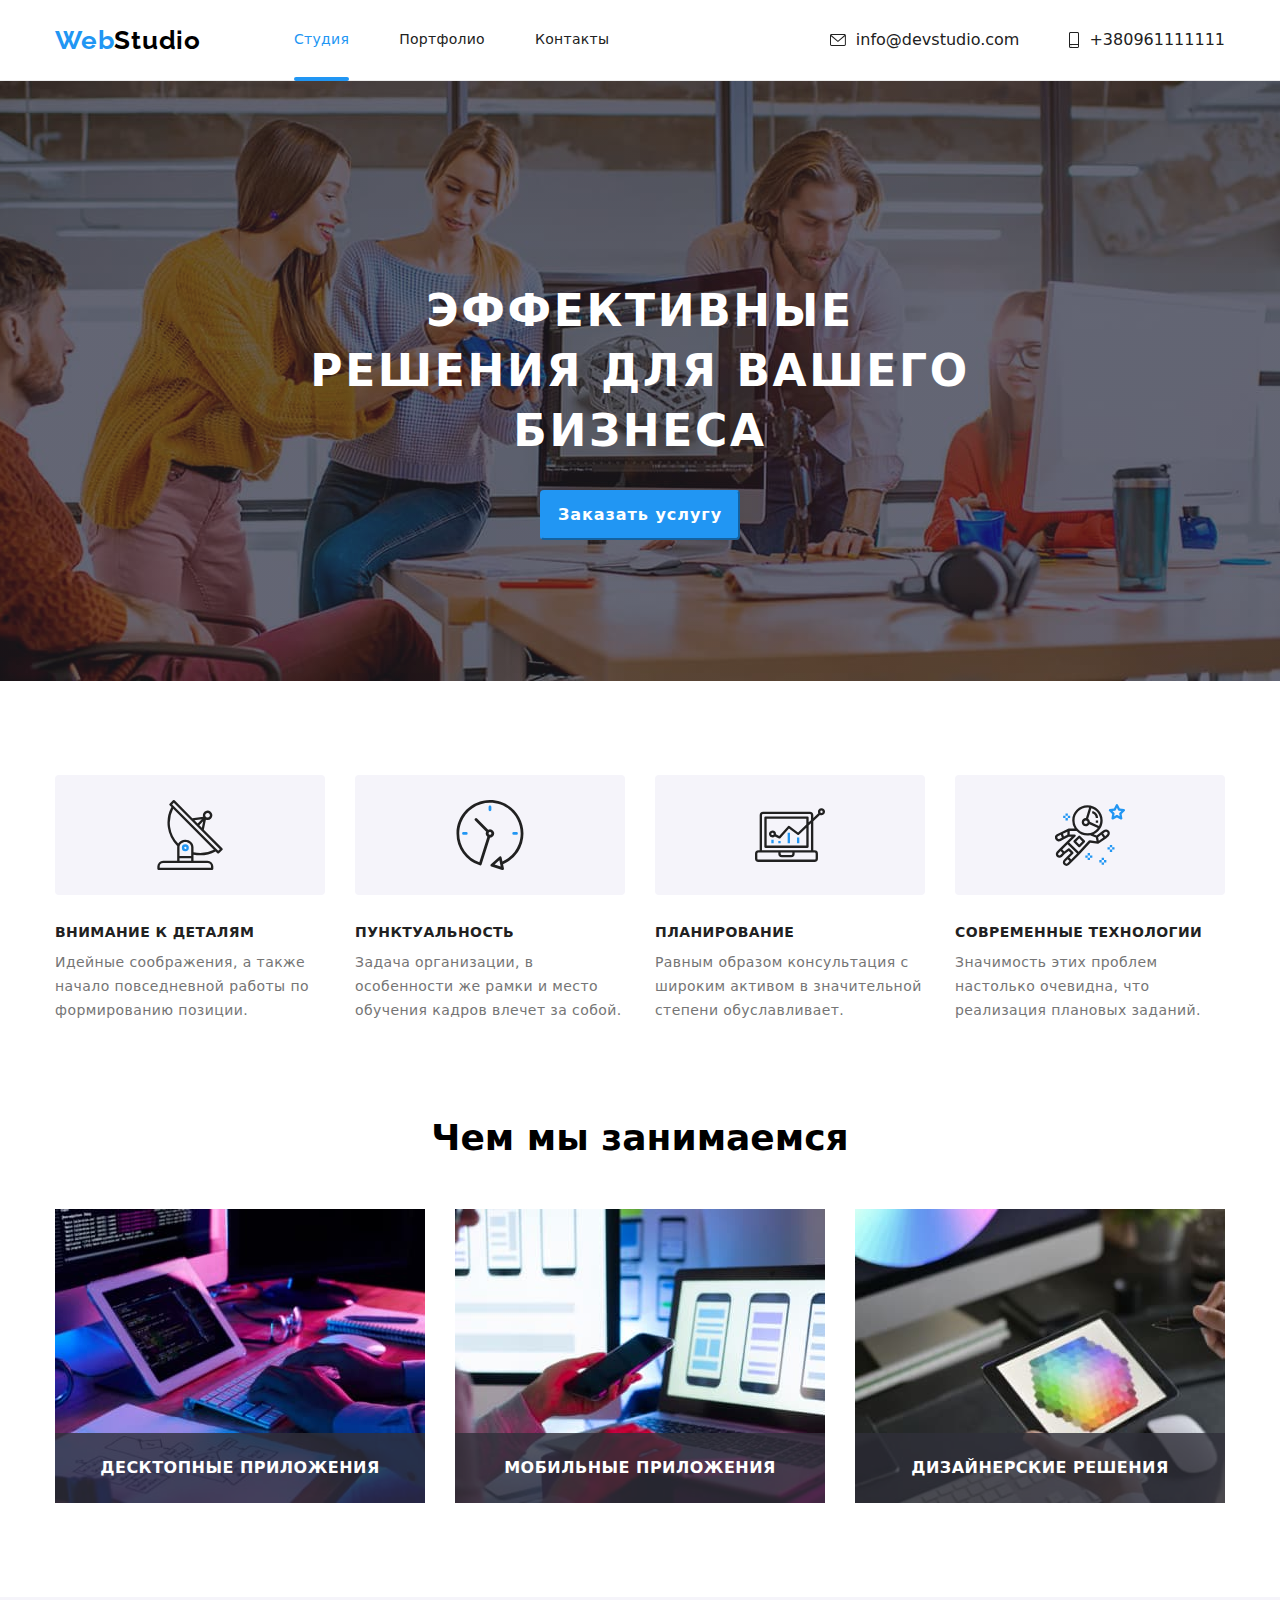
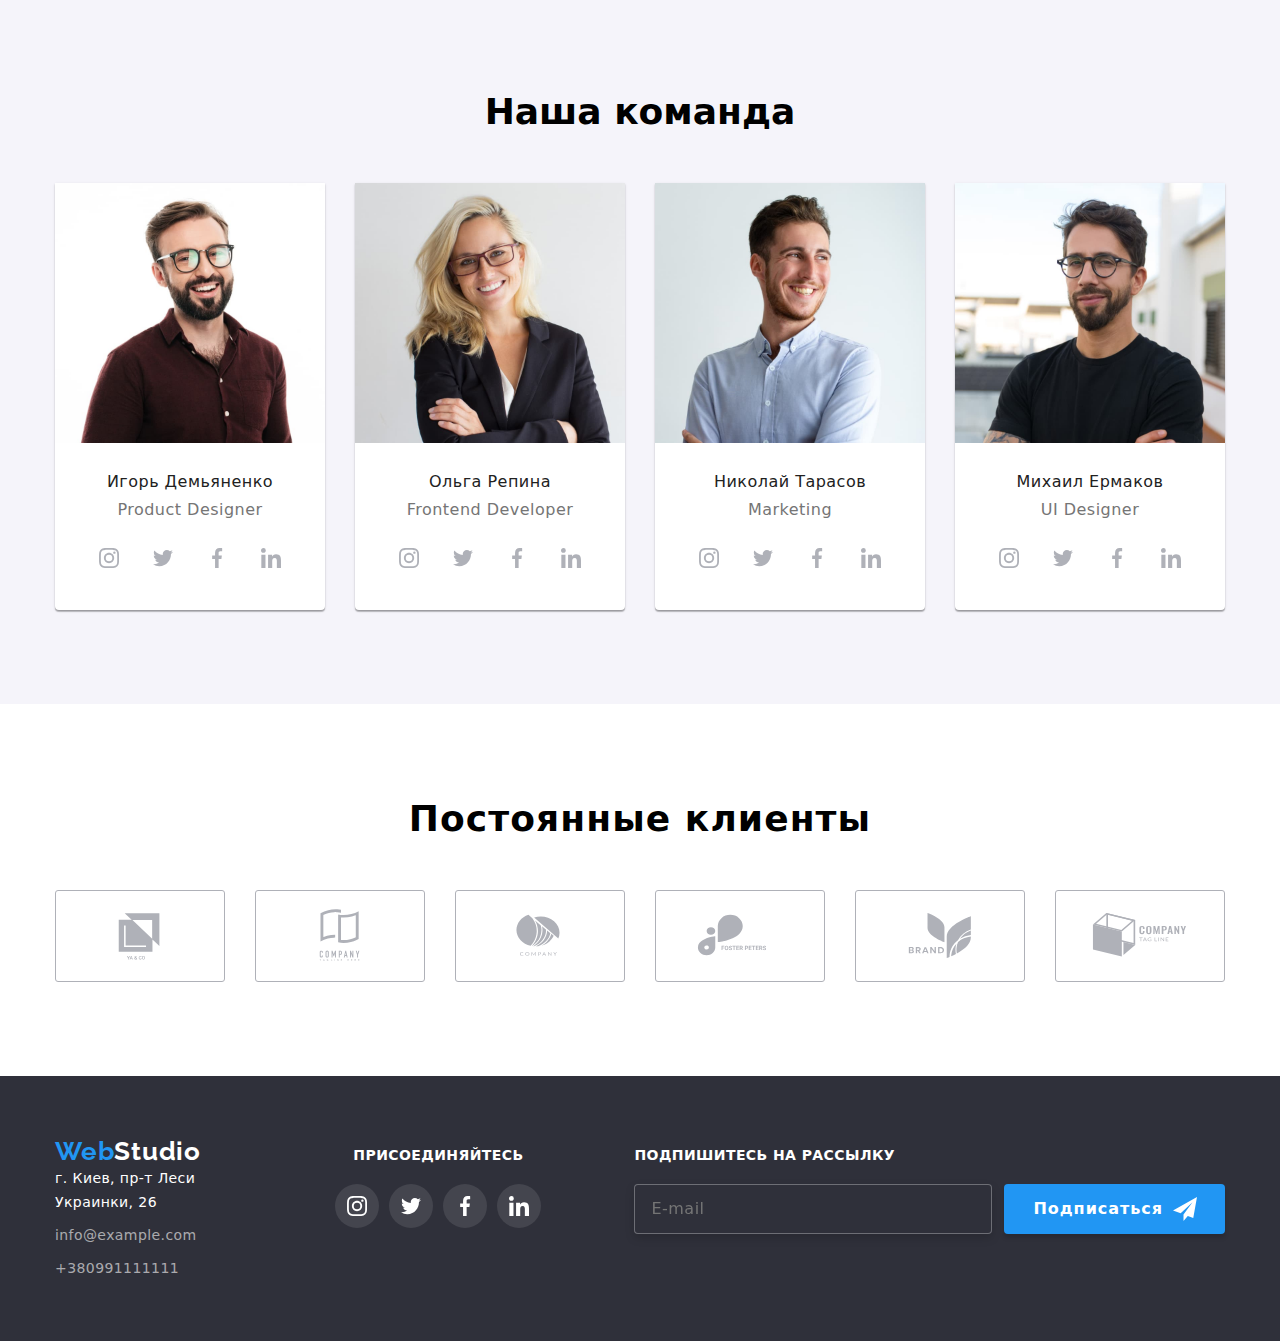
==== commit 2b773e68: "hw7" ====
--- a/index.html
+++ b/index.html
@@ -13,14 +13,15 @@
       rel="stylesheet"
       href="https://cdnjs.cloudflare.com/ajax/libs/modern-normalize/1.1.0/modern-normalize.min.css"
     />
-    <link rel="stylesheet" href="./css/styles.css" />
+    <!--<link rel="stylesheet" href="./css/styles.css" />-->
+    <link rel="stylesheet" href="./css/main.min.css" />
   </head>
   <body>
     <!-- header -->
     <header class="header">
       <div class="container main-nav">
         <nav class="nav">
-          <a class="link link-logo logo" href="index.html" lang="en"
+          <a class="link link-logo-header logo" href="index.html" lang="en"
             >Web<span class="logo-header">Studio</span>
           </a>
           <ul class="list-nav">
@@ -170,52 +171,52 @@
       <!-- section2 -->
       <section class="section features">
         <div class="container">
-          <h2 class="title-section">Особенности компании</h2>
-          <ul class="features-list list">
-            <li class="item-features item">
-              <div class="icon-thumb">
-                <svg class="icon-features">
+          <h2 class="visually-hidden">Особенности компании</h2>
+          <ul class="features__list list">
+            <li class="features__item item">
+              <div class="features__icon-thumb">
+                <svg class="features__icon">
                   <use href="./image/icon.svg#icon-antenna"></use>
                 </svg>
               </div>
-              <h3 class="title-features">Внимание к деталям</h3>
-              <p class="text-features">
+              <h3 class="features__title">Внимание к деталям</h3>
+              <p class="features__text">
                 Идейные соображения, а также начало повседневной работы по
                 формированию позиции.
               </p>
             </li>
-            <li class="item-features item">
-              <div class="icon-thumb">
-                <svg class="icon-features">
+            <li class="features__item item">
+              <div class="features__icon-thumb">
+                <svg class="features__icon">
                   <use href="./image/icon.svg#icon-clock"></use>
                 </svg>
               </div>
-              <h3 class="title-features">Пунктуальность</h3>
-              <p class="text-features">
+              <h3 class="features__title">Пунктуальность</h3>
+              <p class="features__text">
                 Задача организации, в особенности же рамки и место обучения
                 кадров влечет за собой.
               </p>
             </li>
-            <li class="item-features item">
-              <div class="icon-thumb">
-                <svg class="icon-features">
+            <li class="features__item item">
+              <div class="features__icon-thumb">
+                <svg class="features__icon">
                   <use href="./image/icon.svg#icon-diagram"></use>
                 </svg>
               </div>
-              <h3 class="title-features">Планирование</h3>
-              <p class="text-features">
+              <h3 class="features__title">Планирование</h3>
+              <p class="features__text">
                 Равным образом консультация с широким активом в значительной
                 степени обуславливает.
               </p>
             </li>
-            <li class="item-features item">
-              <div class="icon-thumb">
-                <svg class="icon-features">
+            <li class="features__item item">
+              <div class="features__icon-thumb">
+                <svg class="features__icon">
                   <use href="./image/icon.svg#icon-astronaut"></use>
                 </svg>
               </div>
-              <h3 class="title-features">Современные технологии</h3>
-              <p class="text-features">
+              <h3 class="features__title">Современные технологии</h3>
+              <p class="features__text">
                 Значимость этих проблем настолько очевидна, что реализация
                 плановых заданий.
               </p>
@@ -224,11 +225,11 @@
         </div>
       </section>
       <!-- section3 -->
-      <section class="section-activity section">
+      <section class="activity section">
         <div class="container">
-          <h2 class="title-activity">Чем мы занимаемся</h2>
-          <ul class="list-activity list">
-            <li class="item-image">
+          <h2 class="activity__title">Чем мы занимаемся</h2>
+          <ul class="activity__list list">
+            <li class="activity__item">
               <img
                 class="image"
                 src="./image/img4.jpg"
@@ -236,9 +237,9 @@
                 width="370"
                 height="294"
               />
-              <p class="text-activity">Десктопные приложения</p>
-            </li>
-            <li class="item-image">
+              <p class="activity__text">Десктопные приложения</p>
+            </li>
+            <li class="activity__item">
               <img
                 class="image"
                 src="./image/img5.jpg"
@@ -246,9 +247,9 @@
                 width="370"
                 height="294"
               />
-              <p class="text-activity">Мобильные приложения</p>
-            </li>
-            <li class="item-image">
+              <p class="activity__text">Мобильные приложения</p>
+            </li>
+            <li class="activity__item">
               <img
                 class="image"
                 src="./image/img6.jpg"
@@ -256,7 +257,7 @@
                 width="370"
                 height="294"
               />
-              <p class="text-activity">Дизайнерские решения</p>
+              <p class="activity__text">Дизайнерские решения</p>
             </li>
           </ul>
         </div>
@@ -441,48 +442,49 @@
           </ul>
         </div>
       </section>
-      <section class="section-clients section">
+      <!-- section5 -->
+      <section class="clients section">
         <div class="container">
-          <h2 class="title-clients">Постоянные клиенты</h2>
-          <ul class="list-clients">
-            <li class="item-clients">
-              <a class="link-clients" href="">
-                <svg class="logo-company" width="106" height="60">
+          <h2 class="clients__title">Постоянные клиенты</h2>
+          <ul class="clients__list">
+            <li class="clients__item">
+              <a class="clients__link" href="">
+                <svg class="clients__logo" width="106" height="60">
                   <use href="./image/icon.svg#icon-yaco"></use>
                 </svg>
               </a>
             </li>
-            <li class="item-clients">
-              <a class="link-clients" href="">
-                <svg class="logo-company" width="106" height="60">
+            <li class="clients__item">
+              <a class="clients__link" href="">
+                <svg class="clients__logo" width="106" height="60">
                   <use href="./image/icon.svg#icon-tagline"></use>
                 </svg>
               </a>
             </li>
-            <li class="item-clients">
-              <a class="link-clients" href="">
-                <svg class="logo-company" width="106" height="60">
+            <li class="clients__item">
+              <a class="clients__link" href="">
+                <svg class="clients__logo" width="106" height="60">
                   <use href="./image/icon.svg#icon-company"></use>
                 </svg>
               </a>
             </li>
-            <li class="item-clients">
-              <a class="link-clients" href="">
-                <svg class="logo-company" width="106" height="60">
+            <li class="clients__item">
+              <a class="clients__link" href="">
+                <svg class="clients__logo" width="106" height="60">
                   <use href="./image/icon.svg#icon-foster"></use>
                 </svg>
               </a>
             </li>
-            <li class="item-clients">
-              <a class="link-clients" href="">
-                <svg class="logo-company" width="106" height="60">
+            <li class="clients__item">
+              <a class="clients__link" href="">
+                <svg class="clients__logo" width="106" height="60">
                   <use href="./image/icon.svg#icon-brand"></use>
                 </svg>
               </a>
             </li>
-            <li class="item-clients">
-              <a class="link-clients" href="">
-                <svg class="logo-company" width="106" height="60">
+            <li class="clients__item">
+              <a class="clients__link" href="">
+                <svg class="clients__logo" width="106" height="60">
                   <use href="./image/icon.svg#icon-lastcompany"></use>
                 </svg>
               </a>
@@ -495,7 +497,7 @@
     <footer class="footer">
       <div class="container footer-container">
         <div class="footer-contacts-part">
-          <a class="link logo logo-link" href="index.html" lang="en"
+          <a class="link logo logo-link-footer" href="index.html" lang="en"
             >Web<span class="logo-footer">Studio</span>
           </a>
           <address class="address">
--- a/css/styles.css
+++ b/css/styles.css
@@ -1,919 +1,27 @@
-:root {
-  --main-color: #212121;
-  --secondary-color: #757575;
-  --accent-color: #2196f3;
-  --white-color: #ffffff;
-  --white-alfa-color: rgba(255, 255, 255, 0.6);
-  --black-color: #000000;
-  --bg-main-color: #ffffff;
-  --bg-light-color: #f5f4fa;
-  --bg-dark-color: #2f303a;
-  --bg-accent-color: #2196f3;
-  --bg-accent-color-button: #188ce8;
-  --border-card-color: #eeeeee;
-  --soc-icon-color-main: #afb1b8;
-  --soc-bg-footer: rgba(255, 255, 255, 0.1);
-}
-/* reset style */
-p,
-h1,
-h2,
-h3,
-h4,
-h5,
-h6,
-ul {
-  margin: 0;
-  padding: 0;
-}
-.container {
-  width: 1200px;
-  padding-left: 15px;
-  padding-right: 15px;
-  margin: 0 auto;
-}
-.section {
-  padding-top: 94px;
-  padding-bottom: 94px;
-}
-body {
-  background-color: var(--bg-main-color);
-  color: var(--main-color);
-  font-family: "Roboto", sans-serif;
-  font-size: 14px;
-}
-.hero,
-.footer {
-  background-color: var(--bg-dark-color);
-}
-.team {
-  background-color: var(--bg-light-color);
-}
-.link {
-  font-weight: 500;
-  color: var(--main-color);
-  text-decoration: none;
+/* header */
 
-  transition: color 250ms cubic-bezier(0.4, 0, 0.2, 1),
-    background-color 250ms cubic-bezier(0.4, 0, 0.2, 1),
-    box-shadow 250ms cubic-bezier(0.4, 0, 0.2, 1);
-}
-.item {
-  list-style-type: none;
-}
-/* header */
-.header {
-  border-bottom: 1px solid #ececec;
-}
-.main-nav,
-.nav {
-  display: flex;
-  align-items: center;
-}
 /* Логотип */
-.logo {
-  display: block;
-  color: var(--accent-color);
-  font-family: "Raleway", sans-serif;
-  font-weight: 700;
-  font-size: 26px;
-  line-height: 1.19;
-  letter-spacing: 0.03em;
-}
-.logo-header {
-  color: var(--black-color);
-}
-.link-logo {
-  padding-top: 24px;
-  padding-bottom: 24px;
-}
+
 /* site-nav */
-.list-nav {
-  display: flex;
-  margin-left: 93px;
-}
-.list-nav .item:not(:last-child),
-.list-contacts .item:not(:last-child) {
-  margin-right: 50px;
-}
-.link-contacts {
-  display: flex;
-  align-items: center;
-  color: var(--secondary-color);
 
-  transition: color 250ms cubic-bezier(0.4, 0, 0.2, 1),
-    background-color 250ms cubic-bezier(0.4, 0, 0.2, 1),
-    box-shadow 250ms cubic-bezier(0.4, 0, 0.2, 1);
-}
-.list-nav .link,
-.list-nav .link-active,
-.link-contacts .link {
-  display: block;
-  padding-top: 32px;
-  padding-bottom: 32px;
-  font-weight: 500;
-  font-size: 14px;
-  line-height: 1.14;
-  letter-spacing: 0.02em;
-}
-.link-active {
-  position: relative;
-}
-.link-active::after {
-  position: absolute;
-  content: "";
-  display: block;
-  bottom: -1px;
-  left: 0;
-  width: 100%;
-  height: 4px;
-  border-radius: 2px;
-  background-color: var(--accent-color);
-}
-.list-contacts {
-  display: flex;
-  margin-left: auto;
-}
-.link-contacts {
-  display: flex;
-  align-items: center;
-  color: var(--secondary-color);
-}
-.header-icon {
-  fill: currentColor;
-  margin-right: 10px;
-}
-.link-active {
-  font-weight: 500;
-  color: var(--accent-color);
-  text-decoration: none;
-}
+
+
+
+
 /*---modal---*/
-.backdrop {
-  position: fixed;
-  top: 0;
-  left: 0;
-  width: 100%;
-  height: 100%;
-  z-index: 1;
-  opacity: 1;
-  transition: opacity 250ms cubic-bezier(0.4, 0, 0.2, 1),
-    visibility 250ms cubic-bezier(0.4, 0, 0.2, 1);
-  background-color: rgba(0, 0, 0, 0.2);
-}
-.backdrop.is-hidden {
-  visibility: hidden;
-  opacity: 0;
-  pointer-events: none;
-}
-.modal {
-  position: absolute;
-  content: "";
-  top: 50%;
-  left: 50%;
-  border-radius: 4px;
-  box-shadow: 0px 1px 3px rgba(0, 0, 0, 0.12), 0px 1px 1px rgba(0, 0, 0, 0.14),
-    0px 2px 1px rgba(0, 0, 0, 0.2);
-  width: 528px;
-  height: 581px;
-  padding: 40px;
-  transform: translate(-50%, -50%);
-  transition: transform 250ms cubic-bezier(0.4, 0, 0.2, 1);
-  background-color: var(--bg-main-color);
-}
-.button-close {
-  position: absolute;
-  content: "";
-  top: 8px;
-  right: 8px;
-  display: flex;
-  align-items: center;
-  justify-content: center;
-  width: 30px;
-  height: 30px;
-  padding: 0;
-  border-radius: 50%;
-  border: 1px solid rgba(0, 0, 0, 0.1);
 
-  cursor: pointer;
-  background-color: var(--bg-main-color);
-  transition: transform 250ms cubic-bezier(0.4, 0, 0.2, 1);
-}
-.button-close:hover,
-.button-close:focus {
-  fill: var(--accent-color);
-}
-.button-active {
-  padding: 6px 22px;
-  display: block;
-  font-weight: 500;
-  font-size: 16px;
-  line-height: 1.63;
-  border-radius: 4px;
-  text-align: center;
-  cursor: pointer;
-  background-color: var(--bg-accent-color);
-  color: var(--white-color);
-  text-decoration: none;
-  border-radius: 4px;
-  border-color: var(--accent-color);
-  box-shadow: 0px 3px 1px rgba(0, 0, 0, 0.1), 0px 1px 2px rgba(0, 0, 0, 0.08),
-    0px 2px 2px rgba(0, 0, 0, 0.12);
-}
-.list-nav .link:hover,
-.list-nav .link:focus,
-.list-contacts .link:hover,
-.list-contacts .link:focus {
-  color: var(--accent-color);
-  fill: currentColor;
-}
-.modal-form {
-  display: flex;
-  flex-direction: column;
-  justify-content: center;
-}
-.modal-text {
-  font-style: normal;
-  font-weight: 700;
-  font-size: 20px;
-  line-height: 1.15;
-  text-align: center;
-  letter-spacing: 0.03em;
-  color: var(--main-color);
-}
-.modal-item {
-  margin-bottom: 10px;
-  list-style: none;
-}
-.modal-form-comment,
-.modal-lable {
-  margin-bottom: 4px;
-  font-weight: 400;
-  font-size: 12px;
-  line-height: 1.67;
-  letter-spacing: 0.01em;
-  color: var(--secondary-color);
-}
-.modal-field {
-  position: relative;
-}
-.modal-input-icon {
-  position: absolute;
-  content: "";
-  top: 50%;
-  left: 12px;
-  transform: translateY(-50%);
-  fill: var(--main-color);
-  transition: border-color 250ms cubic-bezier(0.4, 0, 0.2, 1);
-}
-.modal-input {
-  width: 100%;
-  height: 40px;
-  padding: 11px 12px 11px 42px;
-  border: 1px solid rgba(33, 33, 33, 0.2);
-  border-radius: 4px;
-  font-weight: 400;
-  font-size: 12px;
-  line-height: 1.67;
-  letter-spacing: 0.01em;
-  color: var(--main-color);
-  transition: border-color 250ms cubic-bezier(0.4, 0, 0.2, 1);
-}
-.modal-input:hover,
-.modal-input:focus {
-  border-color: var(--accent-color);
-}
-.modal-input:hover + .modal-input-icon,
-.modal-input:focus + .modal-input-icon {
-  fill: var(--accent-color);
-}
-.modal-textarea {
-  width: 100%;
-  height: 120px;
-  padding: 12px 16px;
-  border: 1px solid rgba(33, 33, 33, 0.2);
-  border-radius: 4px;
-  resize: none;
-  transition: border-color 250ms cubic-bezier(0.4, 0, 0.2, 1);
-}
-.modal-textarea::placeholder {
-  font-style: normal;
-  font-weight: 400;
-  font-size: 12px;
-  line-height: 1.67;
-  letter-spacing: 0.01em;
-  color: rgba(117, 117, 117, 0.5);
-}
-.modal-textarea:hover,
-.model-textarea:focus {
-  border-color: var(--accent-color);
-}
-.modal-comment {
-  margin-bottom: 20px;
-}
-.custom-checkbox {
-  width: 16px;
-  height: 15;
-  display: flex;
-  align-items: center;
-  justify-content: center;
-  outline: 2px solid var(--black-color);
-  border-radius: 2px;
-  box-shadow: 0px 4px 4px rgba(0, 0, 0, 0.25);
 
-  margin-right: 8px;
-  transition: border-color 250ms cubic-bezier(0.4, 0, 0.2, 1),
-    background-color 250ms cubic-bezier(0.4, 0, 0.2, 1);
-}
-.checkbox-icon {
-  opacity: 0;
-  fill: var(--bg-main-color);
-  transition: opacity 250ms cubic-bezier(0.4, 0, 0.2, 1);
-}
-.input-checkbox:checked + .custom-checkbox {
-  outline-color: var(--accent-color);
-}
-.input-checkbox:checked + .custom-checkbox .checkbox-icon {
-  opacity: 1;
 
-  background-color: var(--accent-color);
-}
-.modal-consent-lable {
-  display: flex;
-  align-items: center;
-  justify-content: center;
-  font-weight: 400;
-  font-size: 14px;
-  line-height: 1.71;
-  letter-spacing: 0.03em;
-  color: var(--secondary-color);
-}
-.visually-hidden {
-  position: absolute;
-  width: 1px;
-  height: 1px;
-  margin: -1px;
-  border: 0;
-  padding: 0;
-  white-space: nowrap;
-  clip-path: inset(100%);
-  clip: rect(0 0 0 0);
-  overflow: hidden;
-}
-.modal-button {
-  width: 200px;
-  height: 50px;
-  padding-top: 10px;
-  padding-right: 55px;
-  padding-bottom: 10px;
-  padding-left: 56px;
-  margin-top: 30px;
-  margin-right: auto;
-  margin-left: auto;
-  box-shadow: 0px 4px 4px rgba(0, 0, 0, 0.15);
-  border-radius: 4px;
-  border: 0;
-  font-weight: 700;
-  font-size: 16px;
-  line-height: 1.89;
-  letter-spacing: 0.06em;
-  cursor: pointer;
-  color: var(--white-color);
-  background-color: var(--accent-color);
-  transition: background-color 250ms cubic-bezier(0.4, 0, 0.2, 1);
-}
-.modal-button:hover,
-.modal-button:focus {
-  background-color: var(--bg-accent-color-button);
-}
-.modal-consent-link {
-  cursor: pointer;
-  color: var(--accent-color);
-}
-.modal-consent-link:hover,
-.modal-consent-link:focus {
-  color: var(--bg-accent-color-button);
-}
 /* section */
-.hero {
-  max-width: 1600px;
-  height: 600px;
-  margin-left: auto;
-  margin-right: auto;
-  background-image: linear-gradient(
-      rgba(47, 48, 58, 0.4),
-      rgba(47, 48, 58, 0.4)
-    ),
-    url(../image/hero.jpg);
-  background-position: center;
-  background-size: cover;
-  background-repeat: no-repeat;
-  padding-top: 200px;
-  padding-bottom: 200px;
-}
-.title {
-  text-align: center;
-  max-width: 696px;
-  margin-left: auto;
-  margin-right: auto;
-}
-.hero .title {
-  color: var(--white-color);
-  font-weight: 900;
-  font-size: 44px;
-  line-height: 1.36;
-  letter-spacing: 0.06em;
-  text-transform: uppercase;
-}
-.icon-thumb {
-  display: flex;
-  justify-content: center;
-  align-items: center;
-  height: 120px;
-  border-radius: 4px;
-  background-color: var(--bg-light-color);
-  margin-bottom: 30px;
-}
-.icon-features {
-  width: 70px;
-  height: 70px;
-}
-.item-features {
-  flex-basis: calc((100%-90px) / 4);
-}
-.features-list {
-  display: flex;
-}
-.features-list .item-features:not(:last-child) {
-  margin-right: 30px;
-}
-.features-list .item {
-  width: 270px;
-}
-.text-features {
-  font-weight: 400;
-  font-size: 14px;
-  line-height: 1.71;
-  letter-spacing: 0.03em;
-  color: var(--secondary-color);
-  margin-top: 10px;
-}
-.title-features {
-  font-weight: 700;
-  font-size: 14px;
-  line-height: 1.14;
-  letter-spacing: 0.03em;
-  text-transform: uppercase;
-  color: var(--main-color);
-}
-.section-activity {
-  padding-top: 0px;
-}
-.list-activity {
-  display: flex;
-  list-style: none;
-}
-.list-activity .item-image:not(:last-child) {
-  margin-right: 30px;
-}
-.item-image {
-  position: relative;
-}
-.text-activity {
-  content: "";
-  position: absolute;
-  display: flex;
-  font-style: normal;
-  align-items: center;
-  justify-content: center;
-  text-align: center;
 
-  width: 100%;
-  height: 70px;
-  bottom: 0;
-  right: 0;
-  font-weight: 700;
-  line-height: 16px;
-  letter-spacing: 0.03em;
-  text-transform: uppercase;
-  color: var(--bg-main-color);
-  background-color: rgba(47, 48, 58, 0.8);
-}
-.button-icon {
-  display: flex;
-  justify-content: center;
-  align-items: center;
-  width: 44px;
-  height: 44px;
-  border-radius: 50%;
-  fill: var(--soc-icon-color-main);
-  transition: color 250ms cubic-bezier(0.4, 0, 0.2, 1),
-    background-color 250ms cubic-bezier(0.4, 0, 0.2, 1),
-    box-shadow 250ms cubic-bezier(0.4, 0, 0.2, 1);
-}
-.button-icon:not(:last-child) {
-  margin-right: 10px;
-}
-.button-icon:hover,
-.button-icon:focus {
-  fill: var(--bg-main-color);
-  background-color: var(--accent-color);
-}
-.soc-list {
-  display: flex;
-  justify-content: center;
-  list-style: none;
-  padding-top: 16px;
-}
-.soc-icon {
-  width: 20px;
-  height: 20px;
-}
-.soc-item:not(:last-child) {
-  margin-right: 10px;
-}
-.item-team {
-  flex-basis: calc((100%-90px) / 4);
-  background-color: var(--bg-main-color);
-  list-style-type: none;
-  box-shadow: 0px 1px 3px rgba(0, 0, 0, 0.12), 0px 1px 1px rgba(0, 0, 0, 0.14),
-    0px 2px 1px rgba(0, 0, 0, 0.2);
-  border-radius: 0px 0px 4px 4px;
-}
-.list-team .item-team:not(:last-child) {
-  margin-right: 30px;
-}
-.title-card {
-  padding: 30px;
-}
-.speciality {
-  font-weight: 400;
-  font-size: 16px;
-  letter-spacing: 0.03em;
-  color: var(--secondary-color);
-  text-align: center;
-}
-.list-team {
-  display: flex;
-}
-.iteam-team {
-  margin-right: 30px;
-}
-.name {
-  font-weight: 500;
-  font-size: 16px;
-  text-align: center;
-  letter-spacing: 0.03em;
-  color: var(--main-color);
-  margin-bottom: 10px;
-}
-.title-section {
-  font-size: 0%;
-}
-.title-team,
-.title-activity {
-  margin-bottom: 50px;
-  font-size: 36px;
-  line-height: 1.17;
-  text-align: center;
-}
-.title-name {
-  font-weight: 500;
-  font-size: 16px;
-  line-height: 1.18;
-  text-align: center;
-}
-.list-example .title {
-  font-size: 18px;
-  line-height: 2;
-  letter-spacing: 0.06em;
-  text-align: left;
-}
-.example-title {
-  margin-bottom: 4px;
-  font-size: 18px;
-  line-height: 2;
-  letter-spacing: 0.06em;
-  text-align: left;
-}
-.title .part-name {
-  text-transform: uppercase;
-}
-.image {
-  display: block;
-  max-width: 100%;
-  height: auto;
-}
+
+
+
+
 /* clients */
-.title-clients {
-  text-align: center;
-  margin-bottom: 50px;
-  font-size: 36px;
-  line-height: 1.17;
-  letter-spacing: 0.03em;
-}
-.list-clients {
-  display: flex;
-  justify-content: center;
-  list-style: none;
-  margin-right: calc(-1 * 30px);
-}
-.item-clients {
-  flex-basis: calc((100%-150px) / 6);
-  margin-right: 30px;
-}
-.link-clients {
-  display: flex;
-  width: 170px;
-  height: 92px;
-  justify-content: center;
-  align-items: center;
-  border: 1px solid var(--soc-icon-color-main);
-  border-radius: 3px;
-  fill: var(--soc-icon-color-main);
-  transition: color 250ms cubic-bezier(0.4, 0, 0.2, 1),
-    background-color 250ms cubic-bezier(0.4, 0, 0.2, 1),
-    box-shadow 250ms cubic-bezier(0.4, 0, 0.2, 1);
-}
-.link-clients:hover,
-.link-clients:focus {
-  fill: var(--accent-color);
-  border: 1px solid var(--accent-color);
-}
-.logo-company {
-  background-size: contain;
-}
 
 /* button */
-.button-studio {
-  display: block;
-  margin-top: 30px;
-  margin-left: auto;
-  margin-right: auto;
-  height: 50px;
-  min-width: 200px;
-  font-weight: 700;
-  font-size: 16px;
-  line-height: 1.88;
-  border-radius: 4px;
-  border-color: var(--accent-color);
-  text-align: center;
-  cursor: pointer;
-  letter-spacing: 0.06em;
-  color: var(--white-color);
-  background-color: var(--bg-accent-color);
-  letter-spacing: 0.06em;
-  transition: color 250ms cubic-bezier(0.4, 0, 0.2, 1),
-    background-color 250ms cubic-bezier(0.4, 0, 0.2, 1),
-    box-shadow 250ms cubic-bezier(0.4, 0, 0.2, 1);
-}
-.button-studio:hover,
-.button-studio:focus {
-  background-color: var(--bg-accent-color-button);
-  border-color: var(--accent-color);
-}
-.button-portfolio {
-  padding: 6px 22px;
-  display: block;
-  font-weight: 500;
-  font-size: 16px;
-  line-height: 1.63;
-  border-radius: 4px;
-  text-align: center;
-  cursor: pointer;
-  color: var(--main-color);
-  background: var(--bg-light-color);
-  letter-spacing: 0.03em;
-  border: 0;
-  transition: color 250ms cubic-bezier(0.4, 0, 0.2, 1),
-    background-color 250ms cubic-bezier(0.4, 0, 0.2, 1),
-    box-shadow 250ms cubic-bezier(0.4, 0, 0.2, 1);
-}
-.button-portfolio:hover,
-.button-portfolio:focus {
-  background-color: var(--bg-accent-color);
-  color: var(--white-color);
-  box-shadow: 0px 3px 1px rgba(0, 0, 0, 0.1), 0px 1px 2px rgba(0, 0, 0, 0.08),
-    0px 2px 2px rgba(0, 0, 0, 0.12);
-}
-.portfolio .text {
-  font-weight: 400;
-  color: var(--secondary-color);
-  letter-spacing: 0.03em;
-}
+
 /* portfolio */
-.filter {
-  margin-bottom: 50px;
-  display: flex;
-  justify-content: center;
-}
-.item-filter:not(:last-child) {
-  margin-right: 8px;
-}
-.item-button:not(:last-child) {
-  margin-right: 8px;
-}
-.item-button {
-  border: 0;
-}
-.list-example {
-  display: flex;
-  flex-wrap: wrap;
-}
-.list-example.item-example {
-  flex-basis: calc((100%-60px) / 3);
-  margin-right: 30px;
-  margin-bottom: 30px;
 
-  transition: box-shadow 250ms cubic-bezier(0.4, 0, 0.2, 1);
-}
-.item-example:not(:nth-child(3n)) {
-  margin-right: 30px;
-}
-.item-example:not(:nth-last-child(-n + 3)) {
-  margin-bottom: 30px;
-}
-.example-card {
-  padding: 20px 24px;
-  border-right: 1px solid var(--border-card-color);
-  border-bottom: 1px solid var(--border-card-color);
-  border-left: 1px solid var(--border-card-color);
-}
-.example-card-thumb {
-  position: relative;
-  overflow: hidden;
-}
-.overlay-example {
-  position: absolute;
-  content: "";
-  top: 0;
-  left: 0;
-  transform: translateY(100%);
-  display: inline-block;
-  width: 100%;
-  height: 100%;
-  background-color: rgba(33, 150, 243, 0.9);
-  transition: transform 250ms cubic-bezier(0.4, 0, 0.2, 1);
-}
-.example-text-thumb {
-  position: absolute;
-  content: "";
-  top: 63px;
-  left: 24px;
-  right: 24px;
-  bottom: 63px;
-  font-size: 18px;
-  line-height: 1.56;
-  color: var(--bg-main-color);
-}
-.item-example:hover .overlay-example {
-  transform: translateY(0);
-}
-.link-example {
-  display: block;
-}
-.link-example:hover,
-.link-example:focus {
-  box-shadow: 0px 1px 1px rgba(0, 0, 0, 0.12), 0px 4px 4px rgba(0, 0, 0, 0.06),
-    1px 4px 6px rgba(0, 0, 0, 0.16);
-}
 /* footer */
-.logo-link {
-  margin-bottom: 20px;
-}
-.footer {
-  padding-top: 60px;
-  padding-bottom: 60px;
-  background-color: var(--bg-dark-color);
-}
-.logo-footer {
-  color: var(--white-color);
-  margin-bottom: 20px;
-}
-.address-link {
-  color: var(--white-alfa-color);
-  font-style: normal;
-  font-weight: 400;
-  font-size: 14px;
-  line-height: 1.71;
-  letter-spacing: 0.03em;
-  text-decoration: none;
-  transition: color 250ms cubic-bezier(0.4, 0, 0.2, 1),
-    background-color 250ms cubic-bezier(0.4, 0, 0.2, 1),
-    box-shadow 250ms cubic-bezier(0.4, 0, 0.2, 1);
-}
-.address-link-first {
-  font-style: normal;
-  font-weight: 400;
-  font-size: 14px;
-  line-height: 1.71;
-  letter-spacing: 0.03em;
-  color: var(--white-color);
-}
-.address-link:hover,
-.address-link:focus {
-  color: var(--bg-accent-color);
-}
-.address-item {
-  margin-top: 9px;
-}
-.footer-soc-part {
-  display: block;
-}
-.footer-soc-title,
-.subscription-text {
-  text-align: start;
-  margin-bottom: 20px;
-  font-size: 14px;
-  line-height: 1.14;
-  letter-spacing: 0.03em;
-  text-transform: uppercase;
-  color: var(--white-color);
-}
-.footer-soc-list {
-  display: flex;
-}
-.footer-soc-item:not(:last-child) {
-  margin-right: 10px;
-}
-.footer-soc-link {
-  display: flex;
-  justify-content: center;
-  align-items: center;
-  width: 44px;
-  height: 44px;
-  border-radius: 50%;
-  fill: var(--bg-main-color);
-  background-color: var(--soc-bg-footer);
-  transition: color 250ms cubic-bezier(0.4, 0, 0.2, 1),
-    background-color 250ms cubic-bezier(0.4, 0, 0.2, 1),
-    box-shadow 250ms cubic-bezier(0.4, 0, 0.2, 1);
-}
-.footer-soc-link:hover,
-.footer-soc-link:focus {
-  fill: var(--bg-main-color);
-  background-color: var(--bg-accent-color);
-}
-.footer-container {
-  display: flex;
-  align-items: baseline;
-}
-.footer-contacts-part {
-  margin-right: 70px;
-}
-.subscription-footer {
-  margin-left: 93px;
-}
-.subscription-input {
-  width: 358px;
-  height: 50px;
-  padding: 15px 16px;
-  margin-right: 12px;
-  font-weight: 400;
-  font-size: 16px;
-  line-height: 1.25;
-  letter-spacing: 0.03em;
-  border: 1px solid rgba(255, 255, 255, 0.3);
-  filter: drop-shadow(0px 4px 4px rgba(0, 0, 0, 0.15));
-  border-radius: 4px;
-  color: var(--white-alfa-color);
-  background-color: var(--bg-dark-color);
-  transition: border-color 250ms cubic-bezier(0.4, 0, 0.2, 1);
-}
-.subscription-input:hover,
-.subscription-input:focus {
-  border-color: var(--white-alfa-color);
-}
-.subscription-form {
-  display: flex;
-}
-.subscription-button {
-  display: flex;
-  align-items: center;
-  font-weight: 700;
-  font-size: 16px;
-  line-height: 1.89;
-  text-align: center;
-  letter-spacing: 0.06em;
-  padding-top: 10px;
-  padding-right: 28px;
-  padding-bottom: 10px;
-  padding-left: 29px;
-  box-shadow: 0px 4px 4px rgba(0, 0, 0, 0.15);
-  border: 0;
-  border-radius: 4px;
-  color: var(--bg-main-color);
-  background-color: var(--accent-color);
-  transition: background-color 250ms cubic-bezier(0.4, 0, 0.2, 1);
-}
-.subscription-icon {
-  margin-left: 10px;
-}
-.subscription-button:hover,
-.subscription-button:focus {
-  background-color: var(--bg-accent-color-button);
-}
-.subscription-icon {
-  margin-left: 10px;
-  fill: var(--bg-main-color);
-}
--- a/css/main.min.css
+++ b/css/main.min.css
@@ -0,0 +1,2 @@
+.visually-hidden{position:absolute;width:1px;height:1px;margin:-1px;border:0;padding:0;white-space:nowrap;-webkit-clip-path:inset(100%);clip-path:inset(100%);clip:rect(0 0 0 0);overflow:hidden}:root{--main-color: #212121;--secondary-color: #757575;--accent-color: #2196f3;--white-color: #ffffff;--white-alfa-color: rgba(255, 255, 255, 0.6);--black-color: #000000;--bg-main-color: #ffffff;--bg-light-color: #f5f4fa;--bg-dark-color: #2f303a;--bg-accent-color: #2196f3;--bg-accent-color-button: #188ce8;--border-card-color: #eeeeee;--soc-icon-color-main: #afb1b8;--soc-bg-footer: rgba(255, 255, 255, 0.1)}.item{list-style-type:none}.image{display:block;max-width:100%;height:auto}.link-active::after{position:absolute;content:"";display:block;bottom:-1px;left:0;width:100%;height:4px;border-radius:2px;background-color:var(--accent-color)}.list-nav .link,.list-nav .link-active,.link-contacts .link{display:block;padding-top:32px;padding-bottom:32px;font-weight:500;font-size:14px;line-height:1.14;letter-spacing:0.02em}.list-nav .link:hover,.list-nav .link:focus,.list-contacts .link:hover,.list-contacts .link:focus{color:var(--accent-color);fill:currentColor}p,h1,h2,h3,h4,h5,h6,ul{margin:0;padding:0}.body{background-color:var(--bg-main-color);color:var(--main-color);font-family:"Roboto", sans-serif;font-size:14px}.container{width:1200px;padding-left:15px;padding-right:15px;margin:0 auto}.section{padding-top:94px;padding-bottom:94px}.backdrop{position:fixed;top:0;left:0;width:100%;height:100%;z-index:1;opacity:1;-webkit-transition:opacity 250ms cubic-bezier(0.4, 0, 0.2, 1),visibility 250ms cubic-bezier(0.4, 0, 0.2, 1);transition:opacity 250ms cubic-bezier(0.4, 0, 0.2, 1),visibility 250ms cubic-bezier(0.4, 0, 0.2, 1);background-color:rgba(0,0,0,0.2)}.backdrop.is-hidden{visibility:hidden;opacity:0;pointer-events:none}.modal{position:absolute;content:"";top:50%;left:50%;border-radius:4px;-webkit-box-shadow:0px 1px 3px rgba(0,0,0,0.12),0px 1px 1px rgba(0,0,0,0.14),0px 2px 1px rgba(0,0,0,0.2);box-shadow:0px 1px 3px rgba(0,0,0,0.12),0px 1px 1px rgba(0,0,0,0.14),0px 2px 1px rgba(0,0,0,0.2);width:528px;height:581px;padding:40px;-webkit-transform:translate(-50%, -50%);transform:translate(-50%, -50%);-webkit-transition:-webkit-transform 250ms cubic-bezier(0.4, 0, 0.2, 1);transition:-webkit-transform 250ms cubic-bezier(0.4, 0, 0.2, 1);transition:transform 250ms cubic-bezier(0.4, 0, 0.2, 1);transition:transform 250ms cubic-bezier(0.4, 0, 0.2, 1), -webkit-transform 250ms cubic-bezier(0.4, 0, 0.2, 1);background-color:var(--bg-main-color)}.button-close{position:absolute;content:"";top:8px;right:8px;display:-webkit-box;display:-ms-flexbox;display:flex;-webkit-box-align:center;-ms-flex-align:center;align-items:center;-webkit-box-pack:center;-ms-flex-pack:center;justify-content:center;width:30px;height:30px;padding:0;border-radius:50%;border:1px solid rgba(0,0,0,0.1);cursor:pointer;background-color:var(--bg-main-color);-webkit-transition:-webkit-transform 250ms cubic-bezier(0.4, 0, 0.2, 1);transition:-webkit-transform 250ms cubic-bezier(0.4, 0, 0.2, 1);transition:transform 250ms cubic-bezier(0.4, 0, 0.2, 1);transition:transform 250ms cubic-bezier(0.4, 0, 0.2, 1), -webkit-transform 250ms cubic-bezier(0.4, 0, 0.2, 1)}.button-close:hover,.button-close:focus{fill:var(--accent-color)}.modal-form{display:-webkit-box;display:-ms-flexbox;display:flex;-webkit-box-orient:vertical;-webkit-box-direction:normal;-ms-flex-direction:column;flex-direction:column;-webkit-box-pack:center;-ms-flex-pack:center;justify-content:center}.modal-text{font-style:normal;font-weight:700;font-size:20px;line-height:1.15;text-align:center;letter-spacing:0.03em;color:var(--main-color)}.modal-item{margin-bottom:10px;list-style:none}.modal-form-comment{margin-bottom:4px;font-weight:400;font-size:12px;line-height:1.67;letter-spacing:0.01em;color:var(--secondary-color)}.modal-lable{margin-bottom:4px;font-weight:400;font-size:12px;line-height:1.67;letter-spacing:0.01em;color:var(--secondary-color)}.modal-field{position:relative}.modal-input-icon{position:absolute;content:"";top:50%;left:12px;-webkit-transform:translateY(-50%);transform:translateY(-50%);fill:var(--main-color);-webkit-transition:border-color 250ms cubic-bezier(0.4, 0, 0.2, 1);transition:border-color 250ms cubic-bezier(0.4, 0, 0.2, 1)}.modal-input{width:100%;height:40px;padding:11px 12px 11px 42px;border:1px solid rgba(33,33,33,0.2);border-radius:4px;font-weight:400;font-size:12px;line-height:1.67;letter-spacing:0.01em;color:var(--main-color);-webkit-transition:border-color 250ms cubic-bezier(0.4, 0, 0.2, 1);transition:border-color 250ms cubic-bezier(0.4, 0, 0.2, 1)}.modal-input:hover,.modal-input:focus{border-color:var(--accent-color)}.modal-input:hover+.modal-input-icon,.modal-input:focus+.modal-input-icon{fill:var(--accent-color)}.modal-textarea{width:100%;height:120px;padding:12px 16px;border:1px solid rgba(33,33,33,0.2);border-radius:4px;resize:none;-webkit-transition:border-color 250ms cubic-bezier(0.4, 0, 0.2, 1);transition:border-color 250ms cubic-bezier(0.4, 0, 0.2, 1)}.modal-textarea::-webkit-input-placeholder{font-style:normal;font-weight:400;font-size:12px;line-height:1.67;letter-spacing:0.01em;color:rgba(117,117,117,0.5)}.modal-textarea:-ms-input-placeholder{font-style:normal;font-weight:400;font-size:12px;line-height:1.67;letter-spacing:0.01em;color:rgba(117,117,117,0.5)}.modal-textarea::-ms-input-placeholder{font-style:normal;font-weight:400;font-size:12px;line-height:1.67;letter-spacing:0.01em;color:rgba(117,117,117,0.5)}.modal-textarea::placeholder{font-style:normal;font-weight:400;font-size:12px;line-height:1.67;letter-spacing:0.01em;color:rgba(117,117,117,0.5)}.modal-textarea:hover,.model-textarea:focus{border-color:var(--accent-color)}.modal-comment{margin-bottom:20px}.custom-checkbox{width:16px;height:15;display:-webkit-box;display:-ms-flexbox;display:flex;-webkit-box-align:center;-ms-flex-align:center;align-items:center;-webkit-box-pack:center;-ms-flex-pack:center;justify-content:center;outline:2px solid var(--black-color);border-radius:2px;-webkit-box-shadow:0px 4px 4px rgba(0,0,0,0.25);box-shadow:0px 4px 4px rgba(0,0,0,0.25);margin-right:8px;-webkit-transition:border-color 250ms cubic-bezier(0.4, 0, 0.2, 1),background-color 250ms cubic-bezier(0.4, 0, 0.2, 1);transition:border-color 250ms cubic-bezier(0.4, 0, 0.2, 1),background-color 250ms cubic-bezier(0.4, 0, 0.2, 1)}.checkbox-icon{opacity:0;fill:var(--bg-main-color);-webkit-transition:opacity 250ms cubic-bezier(0.4, 0, 0.2, 1);transition:opacity 250ms cubic-bezier(0.4, 0, 0.2, 1)}.input-checkbox:checked+.custom-checkbox{outline-color:var(--accent-color)}.input-checkbox:checked+.custom-checkbox .checkbox-icon{opacity:1;background-color:var(--accent-color)}.modal-consent-lable{display:-webkit-box;display:-ms-flexbox;display:flex;-webkit-box-align:center;-ms-flex-align:center;align-items:center;-webkit-box-pack:center;-ms-flex-pack:center;justify-content:center;font-weight:400;font-size:14px;line-height:1.71;letter-spacing:0.03em;color:var(--secondary-color)}.modal-button{width:200px;height:50px;padding-top:10px;padding-right:55px;padding-bottom:10px;padding-left:56px;margin-top:30px;margin-right:auto;margin-left:auto;-webkit-box-shadow:0px 4px 4px rgba(0,0,0,0.15);box-shadow:0px 4px 4px rgba(0,0,0,0.15);border-radius:4px;border:0;font-weight:700;font-size:16px;line-height:1.89;letter-spacing:0.06em;cursor:pointer;color:var(--white-color);background-color:var(--accent-color);-webkit-transition:background-color 250ms cubic-bezier(0.4, 0, 0.2, 1);transition:background-color 250ms cubic-bezier(0.4, 0, 0.2, 1)}.modal-button:hover,.modal-button:focus{background-color:var(--bg-accent-color-button)}.modal-consent-link{cursor:pointer;color:var(--accent-color)}.modal-consent-link:hover,.modal-consent-link:focus{color:var(--bg-accent-color-button)}.activity{padding-top:0px}.activity__list{display:-webkit-box;display:-ms-flexbox;display:flex;list-style:none}.activity__list .activity__item:not(:last-child){margin-right:30px}.activity__item{position:relative}.activity__text{content:"";position:absolute;display:-webkit-box;display:-ms-flexbox;display:flex;font-style:normal;-webkit-box-align:center;-ms-flex-align:center;align-items:center;-webkit-box-pack:center;-ms-flex-pack:center;justify-content:center;text-align:center;width:100%;height:70px;bottom:0;right:0;font-weight:700;line-height:16px;letter-spacing:0.03em;text-transform:uppercase;color:var(--bg-main-color);background-color:rgba(47,48,58,0.8)}.activity__title{margin-bottom:50px;font-size:36px;line-height:1.17;text-align:center}.clients__title{text-align:center;margin-bottom:50px;font-size:36px;line-height:1.17;letter-spacing:0.03em}.clients__list{display:-webkit-box;display:-ms-flexbox;display:flex;-webkit-box-pack:center;-ms-flex-pack:center;justify-content:center;list-style:none;margin-right:calc(-1 * 30px)}.clients__item{-ms-flex-preferred-size:calc((100%-150px) / 6);flex-basis:calc((100%-150px) / 6);margin-right:30px}.clients__link{display:-webkit-box;display:-ms-flexbox;display:flex;width:170px;height:92px;-webkit-box-pack:center;-ms-flex-pack:center;justify-content:center;-webkit-box-align:center;-ms-flex-align:center;align-items:center;border:1px solid var(--soc-icon-color-main);border-radius:3px;fill:var(--soc-icon-color-main);-webkit-transition:color 250ms cubic-bezier(0.4, 0, 0.2, 1),background-color 250ms cubic-bezier(0.4, 0, 0.2, 1),-webkit-box-shadow 250ms cubic-bezier(0.4, 0, 0.2, 1);transition:color 250ms cubic-bezier(0.4, 0, 0.2, 1),background-color 250ms cubic-bezier(0.4, 0, 0.2, 1),-webkit-box-shadow 250ms cubic-bezier(0.4, 0, 0.2, 1);transition:color 250ms cubic-bezier(0.4, 0, 0.2, 1),background-color 250ms cubic-bezier(0.4, 0, 0.2, 1),box-shadow 250ms cubic-bezier(0.4, 0, 0.2, 1);transition:color 250ms cubic-bezier(0.4, 0, 0.2, 1),background-color 250ms cubic-bezier(0.4, 0, 0.2, 1),box-shadow 250ms cubic-bezier(0.4, 0, 0.2, 1),-webkit-box-shadow 250ms cubic-bezier(0.4, 0, 0.2, 1)}.clients__link:hover,.clients__link:focus{fill:var(--accent-color);border:1px solid var(--accent-color)}.clients__logo{background-size:contain}.features__icon-thumb{display:-webkit-box;display:-ms-flexbox;display:flex;-webkit-box-pack:center;-ms-flex-pack:center;justify-content:center;-webkit-box-align:center;-ms-flex-align:center;align-items:center;height:120px;border-radius:4px;background-color:var(--bg-light-color);margin-bottom:30px}.features__icon{width:70px;height:70px}.features__item{-ms-flex-preferred-size:calc((100%-90px) / 4);flex-basis:calc((100%-90px) / 4)}.features__list{display:-webkit-box;display:-ms-flexbox;display:flex}.features__list .features__item:not(:last-child){margin-right:30px}.features__list .item{width:270px}.features__text{font-weight:400;font-size:14px;line-height:1.71;letter-spacing:0.03em;color:var(--secondary-color);margin-top:10px}.features__title{font-weight:700;font-size:14px;line-height:1.14;letter-spacing:0.03em;text-transform:uppercase;color:var(--main-color)}.footer{background-color:var(--bg-dark-color)}.footer{padding-top:60px;padding-bottom:60px;background-color:var(--bg-dark-color)}.address-link{color:var(--white-alfa-color);font-style:normal;font-weight:400;font-size:14px;line-height:1.71;letter-spacing:0.03em;text-decoration:none;-webkit-transition:color 250ms cubic-bezier(0.4, 0, 0.2, 1),background-color 250ms cubic-bezier(0.4, 0, 0.2, 1),-webkit-box-shadow 250ms cubic-bezier(0.4, 0, 0.2, 1);transition:color 250ms cubic-bezier(0.4, 0, 0.2, 1),background-color 250ms cubic-bezier(0.4, 0, 0.2, 1),-webkit-box-shadow 250ms cubic-bezier(0.4, 0, 0.2, 1);transition:color 250ms cubic-bezier(0.4, 0, 0.2, 1),background-color 250ms cubic-bezier(0.4, 0, 0.2, 1),box-shadow 250ms cubic-bezier(0.4, 0, 0.2, 1);transition:color 250ms cubic-bezier(0.4, 0, 0.2, 1),background-color 250ms cubic-bezier(0.4, 0, 0.2, 1),box-shadow 250ms cubic-bezier(0.4, 0, 0.2, 1),-webkit-box-shadow 250ms cubic-bezier(0.4, 0, 0.2, 1)}.address-link-first{font-style:normal;font-weight:400;font-size:14px;line-height:1.71;letter-spacing:0.03em;color:var(--white-color)}.address-link:hover,.address-link:focus{color:var(--bg-accent-color)}.address-item{margin-top:9px}.footer-soc-part{display:block}.footer-soc-title,.subscription-text{text-align:start;margin-bottom:20px;font-size:14px;line-height:1.14;letter-spacing:0.03em;text-transform:uppercase;color:var(--white-color)}.footer-soc-list{display:-webkit-box;display:-ms-flexbox;display:flex}.footer-soc-item:not(:last-child){margin-right:10px}.footer-soc-link{display:-webkit-box;display:-ms-flexbox;display:flex;-webkit-box-pack:center;-ms-flex-pack:center;justify-content:center;-webkit-box-align:center;-ms-flex-align:center;align-items:center;width:44px;height:44px;border-radius:50%;fill:var(--bg-main-color);background-color:var(--soc-bg-footer);-webkit-transition:color 250ms cubic-bezier(0.4, 0, 0.2, 1),background-color 250ms cubic-bezier(0.4, 0, 0.2, 1),-webkit-box-shadow 250ms cubic-bezier(0.4, 0, 0.2, 1);transition:color 250ms cubic-bezier(0.4, 0, 0.2, 1),background-color 250ms cubic-bezier(0.4, 0, 0.2, 1),-webkit-box-shadow 250ms cubic-bezier(0.4, 0, 0.2, 1);transition:color 250ms cubic-bezier(0.4, 0, 0.2, 1),background-color 250ms cubic-bezier(0.4, 0, 0.2, 1),box-shadow 250ms cubic-bezier(0.4, 0, 0.2, 1);transition:color 250ms cubic-bezier(0.4, 0, 0.2, 1),background-color 250ms cubic-bezier(0.4, 0, 0.2, 1),box-shadow 250ms cubic-bezier(0.4, 0, 0.2, 1),-webkit-box-shadow 250ms cubic-bezier(0.4, 0, 0.2, 1)}.footer-soc-link:hover,.footer-soc-link:focus{fill:var(--bg-main-color);background-color:var(--bg-accent-color)}.footer-container{display:-webkit-box;display:-ms-flexbox;display:flex;-webkit-box-align:baseline;-ms-flex-align:baseline;align-items:baseline}.footer-contacts-part{margin-right:70px}.subscription-footer{margin-left:93px}.subscription-input{width:358px;height:50px;padding:15px 16px;margin-right:12px;font-weight:400;font-size:16px;line-height:1.25;letter-spacing:0.03em;border:1px solid rgba(255,255,255,0.3);-webkit-filter:drop-shadow(0px 4px 4px rgba(0,0,0,0.15));filter:drop-shadow(0px 4px 4px rgba(0,0,0,0.15));border-radius:4px;color:var(--white-alfa-color);background-color:var(--bg-dark-color);-webkit-transition:border-color 250ms cubic-bezier(0.4, 0, 0.2, 1);transition:border-color 250ms cubic-bezier(0.4, 0, 0.2, 1)}.subscription-input:hover,.subscription-input:focus{border-color:var(--white-alfa-color)}.subscription-form{display:-webkit-box;display:-ms-flexbox;display:flex}.subscription-button{display:-webkit-box;display:-ms-flexbox;display:flex;-webkit-box-align:center;-ms-flex-align:center;align-items:center;font-weight:700;font-size:16px;line-height:1.89;text-align:center;letter-spacing:0.06em;padding-top:10px;padding-right:28px;padding-bottom:10px;padding-left:29px;-webkit-box-shadow:0px 4px 4px rgba(0,0,0,0.15);box-shadow:0px 4px 4px rgba(0,0,0,0.15);border:0;border-radius:4px;color:var(--bg-main-color);background-color:var(--accent-color);-webkit-transition:background-color 250ms cubic-bezier(0.4, 0, 0.2, 1);transition:background-color 250ms cubic-bezier(0.4, 0, 0.2, 1)}.subscription-icon{margin-left:10px}.subscription-button:hover,.subscription-button:focus{background-color:var(--bg-accent-color-button)}.subscription-icon{margin-left:10px;fill:var(--bg-main-color)}.header{border-bottom:1px solid #ececec}.list-nav{display:-webkit-box;display:-ms-flexbox;display:flex;margin-left:93px}.list-nav .item:not(:last-child){margin-right:50px}.list-contacts .item:not(:last-child){margin-right:50px}.link-contacts{display:-webkit-box;display:-ms-flexbox;display:flex;-webkit-box-align:center;-ms-flex-align:center;align-items:center;color:var(--secondary-color);-webkit-transition:color 250ms cubic-bezier(0.4, 0, 0.2, 1),background-color 250ms cubic-bezier(0.4, 0, 0.2, 1),-webkit-box-shadow 250ms cubic-bezier(0.4, 0, 0.2, 1);transition:color 250ms cubic-bezier(0.4, 0, 0.2, 1),background-color 250ms cubic-bezier(0.4, 0, 0.2, 1),-webkit-box-shadow 250ms cubic-bezier(0.4, 0, 0.2, 1);transition:color 250ms cubic-bezier(0.4, 0, 0.2, 1),background-color 250ms cubic-bezier(0.4, 0, 0.2, 1),box-shadow 250ms cubic-bezier(0.4, 0, 0.2, 1);transition:color 250ms cubic-bezier(0.4, 0, 0.2, 1),background-color 250ms cubic-bezier(0.4, 0, 0.2, 1),box-shadow 250ms cubic-bezier(0.4, 0, 0.2, 1),-webkit-box-shadow 250ms cubic-bezier(0.4, 0, 0.2, 1)}.main-nav{display:-webkit-box;display:-ms-flexbox;display:flex;-webkit-box-align:center;-ms-flex-align:center;align-items:center}.nav{display:-webkit-box;display:-ms-flexbox;display:flex;-webkit-box-align:center;-ms-flex-align:center;align-items:center}.link-active{position:relative}.list-contacts{display:-webkit-box;display:-ms-flexbox;display:flex;margin-left:auto}.link-active{font-weight:500;color:var(--accent-color);text-decoration:none}.header-icon{fill:currentColor;margin-right:10px}.hero{background-color:var(--bg-dark-color)}.hero{max-width:1600px;height:600px;margin-left:auto;margin-right:auto;background-image:-webkit-gradient(linear, left top, left bottom, from(rgba(47,48,58,0.4)), to(rgba(47,48,58,0.4))),url(../image/hero.jpg);background-image:linear-gradient(rgba(47,48,58,0.4), rgba(47,48,58,0.4)),url(../image/hero.jpg);background-position:center;background-size:cover;background-repeat:no-repeat;padding-top:200px;padding-bottom:200px}.title{text-align:center;max-width:696px;margin-left:auto;margin-right:auto}.hero .title{color:var(--white-color);font-weight:900;font-size:44px;line-height:1.36;letter-spacing:0.06em;text-transform:uppercase}.button-studio{display:block;margin-top:30px;margin-left:auto;margin-right:auto;height:50px;min-width:200px;font-weight:700;font-size:16px;line-height:1.88;border-radius:4px;border-color:var(--accent-color);text-align:center;cursor:pointer;letter-spacing:0.06em;color:var(--white-color);background-color:var(--bg-accent-color);letter-spacing:0.06em;-webkit-transition:color 250ms cubic-bezier(0.4, 0, 0.2, 1),background-color 250ms cubic-bezier(0.4, 0, 0.2, 1),-webkit-box-shadow 250ms cubic-bezier(0.4, 0, 0.2, 1);transition:color 250ms cubic-bezier(0.4, 0, 0.2, 1),background-color 250ms cubic-bezier(0.4, 0, 0.2, 1),-webkit-box-shadow 250ms cubic-bezier(0.4, 0, 0.2, 1);transition:color 250ms cubic-bezier(0.4, 0, 0.2, 1),background-color 250ms cubic-bezier(0.4, 0, 0.2, 1),box-shadow 250ms cubic-bezier(0.4, 0, 0.2, 1);transition:color 250ms cubic-bezier(0.4, 0, 0.2, 1),background-color 250ms cubic-bezier(0.4, 0, 0.2, 1),box-shadow 250ms cubic-bezier(0.4, 0, 0.2, 1),-webkit-box-shadow 250ms cubic-bezier(0.4, 0, 0.2, 1)}.button-studio:hover,.button-studio:focus{background-color:var(--bg-accent-color-button);border-color:var(--accent-color)}.link{font-weight:500;color:var(--main-color);text-decoration:none;-webkit-transition:color 250ms cubic-bezier(0.4, 0, 0.2, 1),background-color 250ms cubic-bezier(0.4, 0, 0.2, 1),-webkit-box-shadow 250ms cubic-bezier(0.4, 0, 0.2, 1);transition:color 250ms cubic-bezier(0.4, 0, 0.2, 1),background-color 250ms cubic-bezier(0.4, 0, 0.2, 1),-webkit-box-shadow 250ms cubic-bezier(0.4, 0, 0.2, 1);transition:color 250ms cubic-bezier(0.4, 0, 0.2, 1),background-color 250ms cubic-bezier(0.4, 0, 0.2, 1),box-shadow 250ms cubic-bezier(0.4, 0, 0.2, 1);transition:color 250ms cubic-bezier(0.4, 0, 0.2, 1),background-color 250ms cubic-bezier(0.4, 0, 0.2, 1),box-shadow 250ms cubic-bezier(0.4, 0, 0.2, 1),-webkit-box-shadow 250ms cubic-bezier(0.4, 0, 0.2, 1)}.logo{display:block;color:var(--accent-color);font-family:"Raleway", sans-serif;font-weight:700;font-size:26px;line-height:1.19;letter-spacing:0.03em}.logo-header{color:var(--black-color)}.link-logo-header{padding-top:24px;padding-bottom:24px}.logo-footer{color:var(--white-color);margin-bottom:20px}.link-logo-footer{margin-bottom:20px}.button-active{padding:6px 22px;display:block;font-weight:500;font-size:16px;line-height:1.63;border-radius:4px;text-align:center;cursor:pointer;background-color:var(--bg-accent-color);color:var(--white-color);text-decoration:none;border-radius:4px;border-color:var(--accent-color);-webkit-box-shadow:0px 3px 1px rgba(0,0,0,0.1),0px 1px 2px rgba(0,0,0,0.08),0px 2px 2px rgba(0,0,0,0.12);box-shadow:0px 3px 1px rgba(0,0,0,0.1),0px 1px 2px rgba(0,0,0,0.08),0px 2px 2px rgba(0,0,0,0.12)}.example-title{margin-bottom:4px;font-size:18px;line-height:2;letter-spacing:0.06em;text-align:left}.button-portfolio{padding:6px 22px;display:block;font-weight:500;font-size:16px;line-height:1.63;border-radius:4px;text-align:center;cursor:pointer;color:var(--main-color);background:var(--bg-light-color);letter-spacing:0.03em;border:0;-webkit-transition:color 250ms cubic-bezier(0.4, 0, 0.2, 1),background-color 250ms cubic-bezier(0.4, 0, 0.2, 1),-webkit-box-shadow 250ms cubic-bezier(0.4, 0, 0.2, 1);transition:color 250ms cubic-bezier(0.4, 0, 0.2, 1),background-color 250ms cubic-bezier(0.4, 0, 0.2, 1),-webkit-box-shadow 250ms cubic-bezier(0.4, 0, 0.2, 1);transition:color 250ms cubic-bezier(0.4, 0, 0.2, 1),background-color 250ms cubic-bezier(0.4, 0, 0.2, 1),box-shadow 250ms cubic-bezier(0.4, 0, 0.2, 1);transition:color 250ms cubic-bezier(0.4, 0, 0.2, 1),background-color 250ms cubic-bezier(0.4, 0, 0.2, 1),box-shadow 250ms cubic-bezier(0.4, 0, 0.2, 1),-webkit-box-shadow 250ms cubic-bezier(0.4, 0, 0.2, 1)}.button-portfolio:hover,.button-portfolio:focus{background-color:var(--bg-accent-color);color:var(--white-color);-webkit-box-shadow:0px 3px 1px rgba(0,0,0,0.1),0px 1px 2px rgba(0,0,0,0.08),0px 2px 2px rgba(0,0,0,0.12);box-shadow:0px 3px 1px rgba(0,0,0,0.1),0px 1px 2px rgba(0,0,0,0.08),0px 2px 2px rgba(0,0,0,0.12)}.portfolio .text{font-weight:400;color:var(--secondary-color);letter-spacing:0.03em}.filter{margin-bottom:50px;display:-webkit-box;display:-ms-flexbox;display:flex;-webkit-box-pack:center;-ms-flex-pack:center;justify-content:center}.item-filter:not(:last-child){margin-right:8px}.item-button:not(:last-child){margin-right:8px}.item-button{border:0}.list-example{display:-webkit-box;display:-ms-flexbox;display:flex;-ms-flex-wrap:wrap;flex-wrap:wrap;margin-right:30px;margin-bottom:30px;-webkit-transition:-webkit-box-shadow 250ms cubic-bezier(0.4, 0, 0.2, 1);transition:-webkit-box-shadow 250ms cubic-bezier(0.4, 0, 0.2, 1);transition:box-shadow 250ms cubic-bezier(0.4, 0, 0.2, 1);transition:box-shadow 250ms cubic-bezier(0.4, 0, 0.2, 1), -webkit-box-shadow 250ms cubic-bezier(0.4, 0, 0.2, 1)}.item-example{-ms-flex-preferred-size:calc(100% / 3 - (30px));flex-basis:calc(100% / 3 - (30px));margin-right:30px;margin-bottom:30px;-webkit-transition:-webkit-box-shadow 250ms cubic-bezier(0.4, 0, 0.2, 1);transition:-webkit-box-shadow 250ms cubic-bezier(0.4, 0, 0.2, 1);transition:box-shadow 250ms cubic-bezier(0.4, 0, 0.2, 1);transition:box-shadow 250ms cubic-bezier(0.4, 0, 0.2, 1), -webkit-box-shadow 250ms cubic-bezier(0.4, 0, 0.2, 1)}.list-example .title{font-size:18px;line-height:2;letter-spacing:0.06em;text-align:left}.example-card{padding:20px 24px;border-right:1px solid var(--border-card-color);border-bottom:1px solid var(--border-card-color);border-left:1px solid var(--border-card-color)}.example-card-thumb{position:relative;overflow:hidden}.overlay-example{position:absolute;content:"";top:0;left:0;-webkit-transform:translateY(100%);transform:translateY(100%);display:inline-block;width:100%;height:100%;background-color:rgba(33,150,243,0.9);-webkit-transition:-webkit-transform 250ms cubic-bezier(0.4, 0, 0.2, 1);transition:-webkit-transform 250ms cubic-bezier(0.4, 0, 0.2, 1);transition:transform 250ms cubic-bezier(0.4, 0, 0.2, 1);transition:transform 250ms cubic-bezier(0.4, 0, 0.2, 1), -webkit-transform 250ms cubic-bezier(0.4, 0, 0.2, 1)}.example-text-thumb{position:absolute;content:"";top:63px;left:24px;right:24px;bottom:63px;font-size:18px;line-height:1.56;color:var(--bg-main-color)}.item-example:hover .overlay-example{-webkit-transform:translateY(0);transform:translateY(0)}.link-example{display:block}.link-example:hover,.link-example:focus{-webkit-box-shadow:0px 1px 1px rgba(0,0,0,0.12),0px 4px 4px rgba(0,0,0,0.06),1px 4px 6px rgba(0,0,0,0.16);box-shadow:0px 1px 1px rgba(0,0,0,0.12),0px 4px 4px rgba(0,0,0,0.06),1px 4px 6px rgba(0,0,0,0.16)}.team{background-color:var(--bg-light-color)}.button-icon{display:-webkit-box;display:-ms-flexbox;display:flex;-webkit-box-pack:center;-ms-flex-pack:center;justify-content:center;-webkit-box-align:center;-ms-flex-align:center;align-items:center;width:44px;height:44px;border-radius:50%;fill:var(--soc-icon-color-main);-webkit-transition:color 250ms cubic-bezier(0.4, 0, 0.2, 1),background-color 250ms cubic-bezier(0.4, 0, 0.2, 1),-webkit-box-shadow 250ms cubic-bezier(0.4, 0, 0.2, 1);transition:color 250ms cubic-bezier(0.4, 0, 0.2, 1),background-color 250ms cubic-bezier(0.4, 0, 0.2, 1),-webkit-box-shadow 250ms cubic-bezier(0.4, 0, 0.2, 1);transition:color 250ms cubic-bezier(0.4, 0, 0.2, 1),background-color 250ms cubic-bezier(0.4, 0, 0.2, 1),box-shadow 250ms cubic-bezier(0.4, 0, 0.2, 1);transition:color 250ms cubic-bezier(0.4, 0, 0.2, 1),background-color 250ms cubic-bezier(0.4, 0, 0.2, 1),box-shadow 250ms cubic-bezier(0.4, 0, 0.2, 1),-webkit-box-shadow 250ms cubic-bezier(0.4, 0, 0.2, 1)}.button-icon:not(:last-child){margin-right:10px}.button-icon:hover,.button-icon:focus{fill:var(--bg-main-color);background-color:var(--accent-color)}.soc-list{display:-webkit-box;display:-ms-flexbox;display:flex;-webkit-box-pack:center;-ms-flex-pack:center;justify-content:center;list-style:none;padding-top:16px}.soc-icon{width:20px;height:20px}.soc-item:not(:last-child){margin-right:10px}.item-team{-ms-flex-preferred-size:calc((100%-90px) / 4);flex-basis:calc((100%-90px) / 4);background-color:var(--bg-main-color);list-style-type:none;-webkit-box-shadow:0px 1px 3px rgba(0,0,0,0.12),0px 1px 1px rgba(0,0,0,0.14),0px 2px 1px rgba(0,0,0,0.2);box-shadow:0px 1px 3px rgba(0,0,0,0.12),0px 1px 1px rgba(0,0,0,0.14),0px 2px 1px rgba(0,0,0,0.2);border-radius:0px 0px 4px 4px}.list-team .item-team:not(:last-child){margin-right:30px}.title-card{padding:30px}.speciality{font-weight:400;font-size:16px;letter-spacing:0.03em;color:var(--secondary-color);text-align:center}.list-team{display:-webkit-box;display:-ms-flexbox;display:flex}.iteam-team{margin-right:30px}.name{font-weight:500;font-size:16px;text-align:center;letter-spacing:0.03em;color:var(--main-color);margin-bottom:10px}.title-team{margin-bottom:50px;font-size:36px;line-height:1.17;text-align:center}.title-name{font-weight:500;font-size:16px;line-height:1.18;text-align:center}
+/*# sourceMappingURL=main.min.css.map */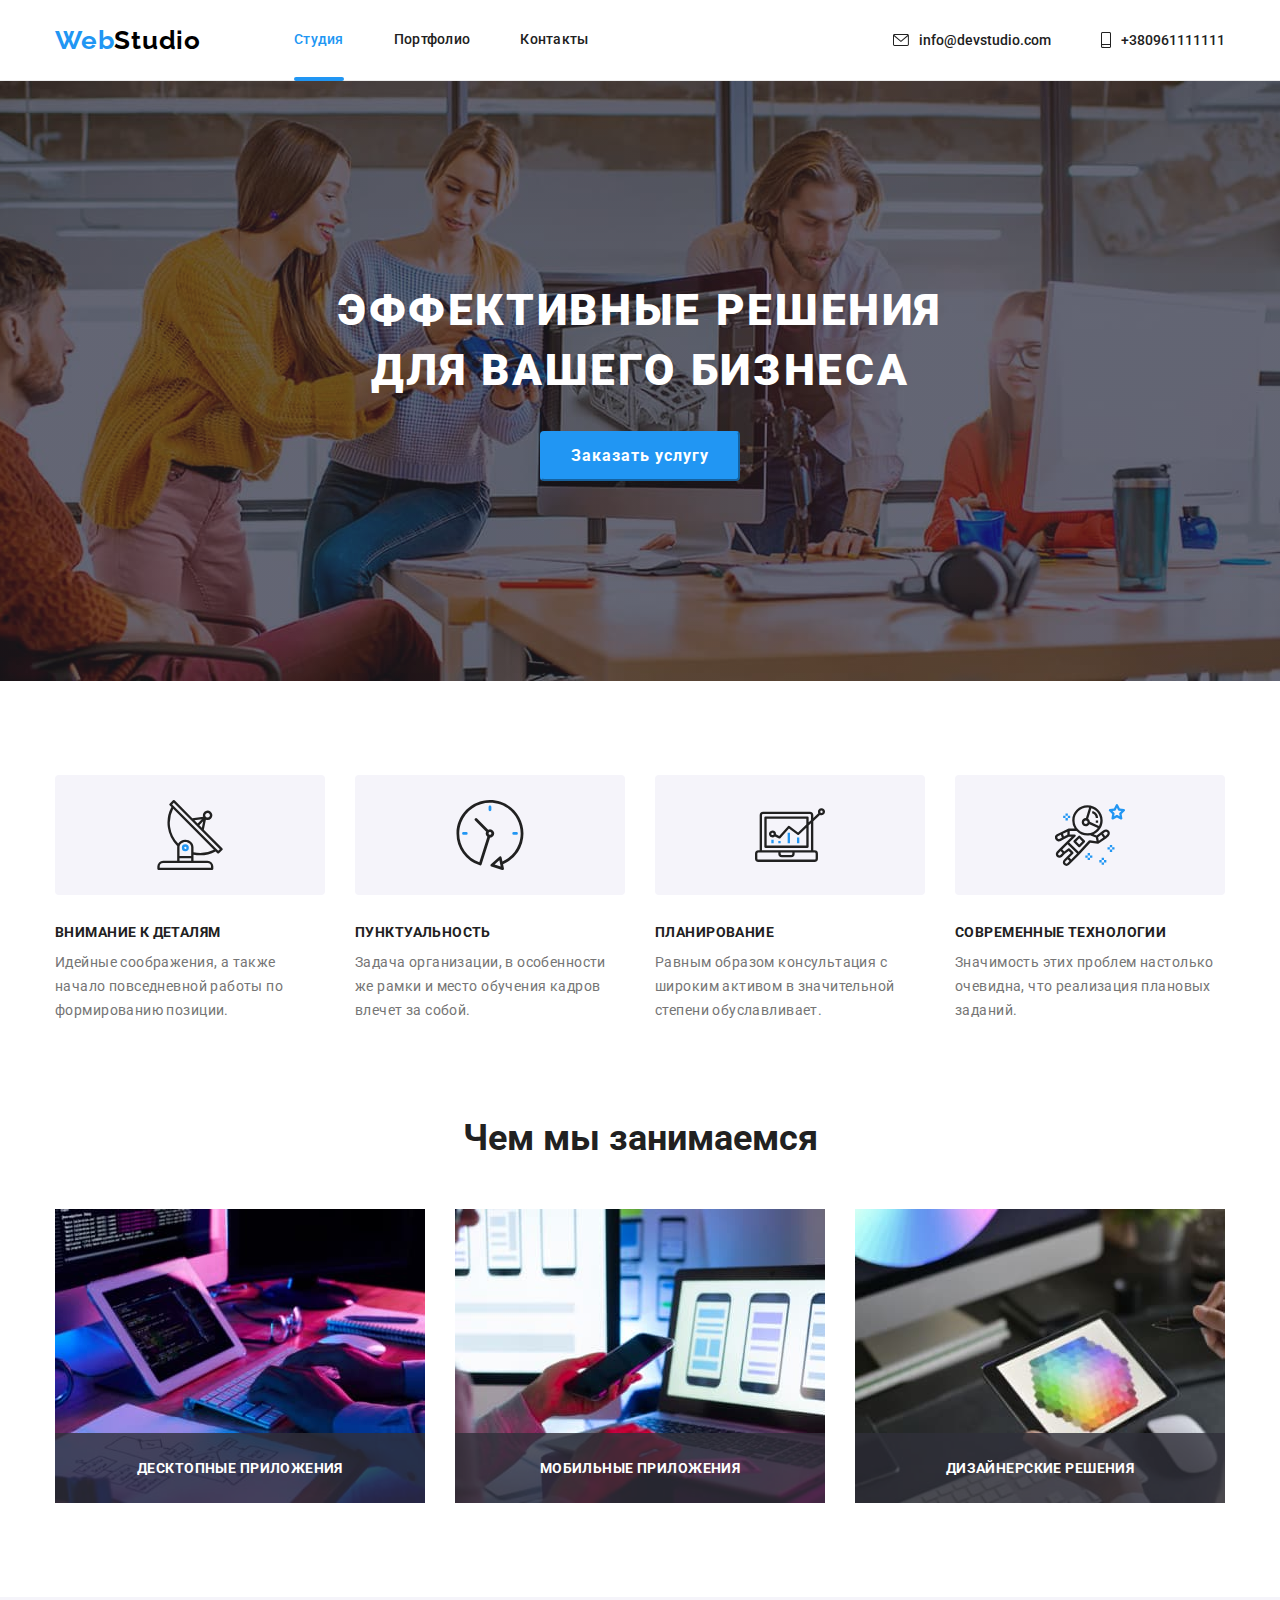
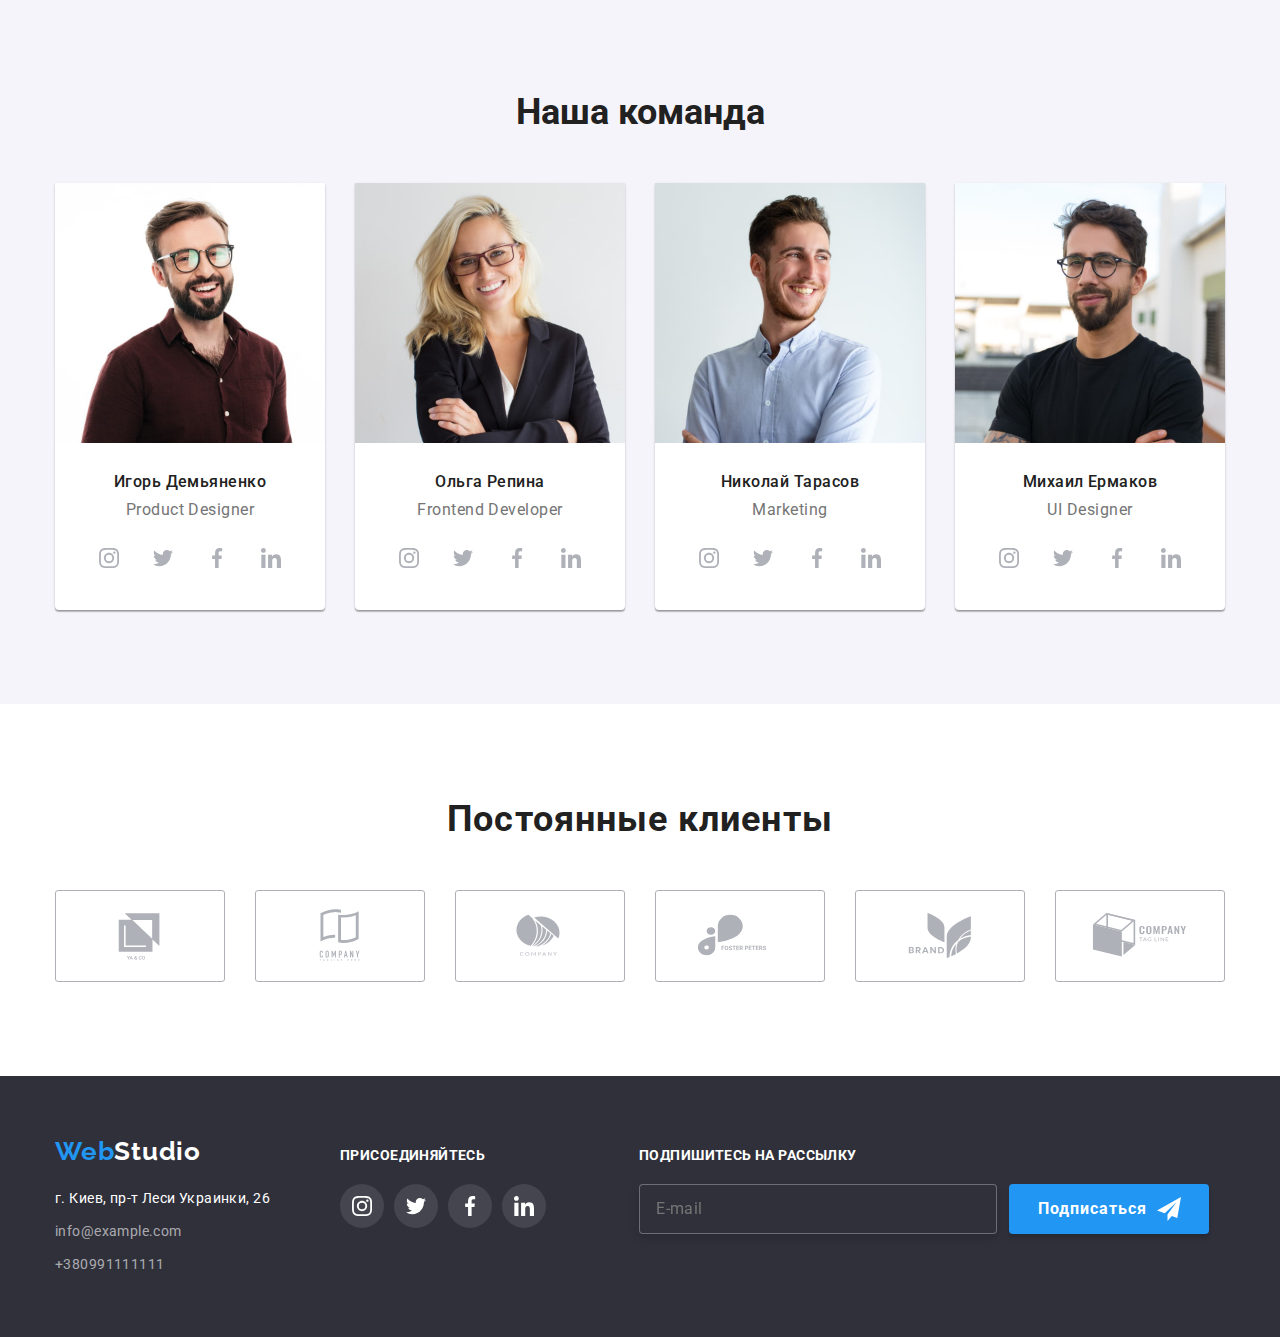
==== commit 9963334b: "hw7" ====
--- a/index.html
+++ b/index.html
@@ -7,16 +7,16 @@
     <title>WebStudio</title>
     <link
       rel="stylesheet"
-      href="https://fonts.googleapis.com/css2?family=Raleway:wght@700&family=Roboto:wght@400;500;700;900&display=swap"
+      href="https://cdnjs.cloudflare.com/ajax/libs/modern-normalize/1.1.0/modern-normalize.min.css"
     />
     <link
       rel="stylesheet"
-      href="https://cdnjs.cloudflare.com/ajax/libs/modern-normalize/1.1.0/modern-normalize.min.css"
+      href="https://fonts.googleapis.com/css2?family=Raleway:wght@700&family=Roboto:wght@400;500;700;900&display=swap"
     />
     <!--<link rel="stylesheet" href="./css/styles.css" />-->
     <link rel="stylesheet" href="./css/main.min.css" />
   </head>
-  <body>
+  <body class="body">
     <!-- header -->
     <header class="header">
       <div class="container main-nav">
@@ -497,7 +497,7 @@
     <footer class="footer">
       <div class="container footer-container">
         <div class="footer-contacts-part">
-          <a class="link logo logo-link-footer" href="index.html" lang="en"
+          <a class="link logo link-logo-footer" href="index.html" lang="en"
             >Web<span class="logo-footer">Studio</span>
           </a>
           <address class="address">
@@ -517,12 +517,12 @@
           </address>
         </div>
         <div class="footer-soc-part">
-          <h2 class="footer-soc-title title">Присоединяйтесь</h2>
+          <h2 class="footer-soc-title">Присоединяйтесь</h2>
           <ul class="footer-soc-list list">
             <li class="footer-soc-item item">
               <a class="footer-soc-link link" href="">
                 <svg class="icon-soc" width="20" height="20">
-                  <use href="image/icon.svg#icon-instagram"></use>
+                  <use href="./image/icon.svg#icon-instagram"></use>
                 </svg>
               </a>
             </li>
--- a/css/main.min.css
+++ b/css/main.min.css
@@ -1,2 +1,2 @@
-.visually-hidden{position:absolute;width:1px;height:1px;margin:-1px;border:0;padding:0;white-space:nowrap;-webkit-clip-path:inset(100%);clip-path:inset(100%);clip:rect(0 0 0 0);overflow:hidden}:root{--main-color: #212121;--secondary-color: #757575;--accent-color: #2196f3;--white-color: #ffffff;--white-alfa-color: rgba(255, 255, 255, 0.6);--black-color: #000000;--bg-main-color: #ffffff;--bg-light-color: #f5f4fa;--bg-dark-color: #2f303a;--bg-accent-color: #2196f3;--bg-accent-color-button: #188ce8;--border-card-color: #eeeeee;--soc-icon-color-main: #afb1b8;--soc-bg-footer: rgba(255, 255, 255, 0.1)}.item{list-style-type:none}.image{display:block;max-width:100%;height:auto}.link-active::after{position:absolute;content:"";display:block;bottom:-1px;left:0;width:100%;height:4px;border-radius:2px;background-color:var(--accent-color)}.list-nav .link,.list-nav .link-active,.link-contacts .link{display:block;padding-top:32px;padding-bottom:32px;font-weight:500;font-size:14px;line-height:1.14;letter-spacing:0.02em}.list-nav .link:hover,.list-nav .link:focus,.list-contacts .link:hover,.list-contacts .link:focus{color:var(--accent-color);fill:currentColor}p,h1,h2,h3,h4,h5,h6,ul{margin:0;padding:0}.body{background-color:var(--bg-main-color);color:var(--main-color);font-family:"Roboto", sans-serif;font-size:14px}.container{width:1200px;padding-left:15px;padding-right:15px;margin:0 auto}.section{padding-top:94px;padding-bottom:94px}.backdrop{position:fixed;top:0;left:0;width:100%;height:100%;z-index:1;opacity:1;-webkit-transition:opacity 250ms cubic-bezier(0.4, 0, 0.2, 1),visibility 250ms cubic-bezier(0.4, 0, 0.2, 1);transition:opacity 250ms cubic-bezier(0.4, 0, 0.2, 1),visibility 250ms cubic-bezier(0.4, 0, 0.2, 1);background-color:rgba(0,0,0,0.2)}.backdrop.is-hidden{visibility:hidden;opacity:0;pointer-events:none}.modal{position:absolute;content:"";top:50%;left:50%;border-radius:4px;-webkit-box-shadow:0px 1px 3px rgba(0,0,0,0.12),0px 1px 1px rgba(0,0,0,0.14),0px 2px 1px rgba(0,0,0,0.2);box-shadow:0px 1px 3px rgba(0,0,0,0.12),0px 1px 1px rgba(0,0,0,0.14),0px 2px 1px rgba(0,0,0,0.2);width:528px;height:581px;padding:40px;-webkit-transform:translate(-50%, -50%);transform:translate(-50%, -50%);-webkit-transition:-webkit-transform 250ms cubic-bezier(0.4, 0, 0.2, 1);transition:-webkit-transform 250ms cubic-bezier(0.4, 0, 0.2, 1);transition:transform 250ms cubic-bezier(0.4, 0, 0.2, 1);transition:transform 250ms cubic-bezier(0.4, 0, 0.2, 1), -webkit-transform 250ms cubic-bezier(0.4, 0, 0.2, 1);background-color:var(--bg-main-color)}.button-close{position:absolute;content:"";top:8px;right:8px;display:-webkit-box;display:-ms-flexbox;display:flex;-webkit-box-align:center;-ms-flex-align:center;align-items:center;-webkit-box-pack:center;-ms-flex-pack:center;justify-content:center;width:30px;height:30px;padding:0;border-radius:50%;border:1px solid rgba(0,0,0,0.1);cursor:pointer;background-color:var(--bg-main-color);-webkit-transition:-webkit-transform 250ms cubic-bezier(0.4, 0, 0.2, 1);transition:-webkit-transform 250ms cubic-bezier(0.4, 0, 0.2, 1);transition:transform 250ms cubic-bezier(0.4, 0, 0.2, 1);transition:transform 250ms cubic-bezier(0.4, 0, 0.2, 1), -webkit-transform 250ms cubic-bezier(0.4, 0, 0.2, 1)}.button-close:hover,.button-close:focus{fill:var(--accent-color)}.modal-form{display:-webkit-box;display:-ms-flexbox;display:flex;-webkit-box-orient:vertical;-webkit-box-direction:normal;-ms-flex-direction:column;flex-direction:column;-webkit-box-pack:center;-ms-flex-pack:center;justify-content:center}.modal-text{font-style:normal;font-weight:700;font-size:20px;line-height:1.15;text-align:center;letter-spacing:0.03em;color:var(--main-color)}.modal-item{margin-bottom:10px;list-style:none}.modal-form-comment{margin-bottom:4px;font-weight:400;font-size:12px;line-height:1.67;letter-spacing:0.01em;color:var(--secondary-color)}.modal-lable{margin-bottom:4px;font-weight:400;font-size:12px;line-height:1.67;letter-spacing:0.01em;color:var(--secondary-color)}.modal-field{position:relative}.modal-input-icon{position:absolute;content:"";top:50%;left:12px;-webkit-transform:translateY(-50%);transform:translateY(-50%);fill:var(--main-color);-webkit-transition:border-color 250ms cubic-bezier(0.4, 0, 0.2, 1);transition:border-color 250ms cubic-bezier(0.4, 0, 0.2, 1)}.modal-input{width:100%;height:40px;padding:11px 12px 11px 42px;border:1px solid rgba(33,33,33,0.2);border-radius:4px;font-weight:400;font-size:12px;line-height:1.67;letter-spacing:0.01em;color:var(--main-color);-webkit-transition:border-color 250ms cubic-bezier(0.4, 0, 0.2, 1);transition:border-color 250ms cubic-bezier(0.4, 0, 0.2, 1)}.modal-input:hover,.modal-input:focus{border-color:var(--accent-color)}.modal-input:hover+.modal-input-icon,.modal-input:focus+.modal-input-icon{fill:var(--accent-color)}.modal-textarea{width:100%;height:120px;padding:12px 16px;border:1px solid rgba(33,33,33,0.2);border-radius:4px;resize:none;-webkit-transition:border-color 250ms cubic-bezier(0.4, 0, 0.2, 1);transition:border-color 250ms cubic-bezier(0.4, 0, 0.2, 1)}.modal-textarea::-webkit-input-placeholder{font-style:normal;font-weight:400;font-size:12px;line-height:1.67;letter-spacing:0.01em;color:rgba(117,117,117,0.5)}.modal-textarea:-ms-input-placeholder{font-style:normal;font-weight:400;font-size:12px;line-height:1.67;letter-spacing:0.01em;color:rgba(117,117,117,0.5)}.modal-textarea::-ms-input-placeholder{font-style:normal;font-weight:400;font-size:12px;line-height:1.67;letter-spacing:0.01em;color:rgba(117,117,117,0.5)}.modal-textarea::placeholder{font-style:normal;font-weight:400;font-size:12px;line-height:1.67;letter-spacing:0.01em;color:rgba(117,117,117,0.5)}.modal-textarea:hover,.model-textarea:focus{border-color:var(--accent-color)}.modal-comment{margin-bottom:20px}.custom-checkbox{width:16px;height:15;display:-webkit-box;display:-ms-flexbox;display:flex;-webkit-box-align:center;-ms-flex-align:center;align-items:center;-webkit-box-pack:center;-ms-flex-pack:center;justify-content:center;outline:2px solid var(--black-color);border-radius:2px;-webkit-box-shadow:0px 4px 4px rgba(0,0,0,0.25);box-shadow:0px 4px 4px rgba(0,0,0,0.25);margin-right:8px;-webkit-transition:border-color 250ms cubic-bezier(0.4, 0, 0.2, 1),background-color 250ms cubic-bezier(0.4, 0, 0.2, 1);transition:border-color 250ms cubic-bezier(0.4, 0, 0.2, 1),background-color 250ms cubic-bezier(0.4, 0, 0.2, 1)}.checkbox-icon{opacity:0;fill:var(--bg-main-color);-webkit-transition:opacity 250ms cubic-bezier(0.4, 0, 0.2, 1);transition:opacity 250ms cubic-bezier(0.4, 0, 0.2, 1)}.input-checkbox:checked+.custom-checkbox{outline-color:var(--accent-color)}.input-checkbox:checked+.custom-checkbox .checkbox-icon{opacity:1;background-color:var(--accent-color)}.modal-consent-lable{display:-webkit-box;display:-ms-flexbox;display:flex;-webkit-box-align:center;-ms-flex-align:center;align-items:center;-webkit-box-pack:center;-ms-flex-pack:center;justify-content:center;font-weight:400;font-size:14px;line-height:1.71;letter-spacing:0.03em;color:var(--secondary-color)}.modal-button{width:200px;height:50px;padding-top:10px;padding-right:55px;padding-bottom:10px;padding-left:56px;margin-top:30px;margin-right:auto;margin-left:auto;-webkit-box-shadow:0px 4px 4px rgba(0,0,0,0.15);box-shadow:0px 4px 4px rgba(0,0,0,0.15);border-radius:4px;border:0;font-weight:700;font-size:16px;line-height:1.89;letter-spacing:0.06em;cursor:pointer;color:var(--white-color);background-color:var(--accent-color);-webkit-transition:background-color 250ms cubic-bezier(0.4, 0, 0.2, 1);transition:background-color 250ms cubic-bezier(0.4, 0, 0.2, 1)}.modal-button:hover,.modal-button:focus{background-color:var(--bg-accent-color-button)}.modal-consent-link{cursor:pointer;color:var(--accent-color)}.modal-consent-link:hover,.modal-consent-link:focus{color:var(--bg-accent-color-button)}.activity{padding-top:0px}.activity__list{display:-webkit-box;display:-ms-flexbox;display:flex;list-style:none}.activity__list .activity__item:not(:last-child){margin-right:30px}.activity__item{position:relative}.activity__text{content:"";position:absolute;display:-webkit-box;display:-ms-flexbox;display:flex;font-style:normal;-webkit-box-align:center;-ms-flex-align:center;align-items:center;-webkit-box-pack:center;-ms-flex-pack:center;justify-content:center;text-align:center;width:100%;height:70px;bottom:0;right:0;font-weight:700;line-height:16px;letter-spacing:0.03em;text-transform:uppercase;color:var(--bg-main-color);background-color:rgba(47,48,58,0.8)}.activity__title{margin-bottom:50px;font-size:36px;line-height:1.17;text-align:center}.clients__title{text-align:center;margin-bottom:50px;font-size:36px;line-height:1.17;letter-spacing:0.03em}.clients__list{display:-webkit-box;display:-ms-flexbox;display:flex;-webkit-box-pack:center;-ms-flex-pack:center;justify-content:center;list-style:none;margin-right:calc(-1 * 30px)}.clients__item{-ms-flex-preferred-size:calc((100%-150px) / 6);flex-basis:calc((100%-150px) / 6);margin-right:30px}.clients__link{display:-webkit-box;display:-ms-flexbox;display:flex;width:170px;height:92px;-webkit-box-pack:center;-ms-flex-pack:center;justify-content:center;-webkit-box-align:center;-ms-flex-align:center;align-items:center;border:1px solid var(--soc-icon-color-main);border-radius:3px;fill:var(--soc-icon-color-main);-webkit-transition:color 250ms cubic-bezier(0.4, 0, 0.2, 1),background-color 250ms cubic-bezier(0.4, 0, 0.2, 1),-webkit-box-shadow 250ms cubic-bezier(0.4, 0, 0.2, 1);transition:color 250ms cubic-bezier(0.4, 0, 0.2, 1),background-color 250ms cubic-bezier(0.4, 0, 0.2, 1),-webkit-box-shadow 250ms cubic-bezier(0.4, 0, 0.2, 1);transition:color 250ms cubic-bezier(0.4, 0, 0.2, 1),background-color 250ms cubic-bezier(0.4, 0, 0.2, 1),box-shadow 250ms cubic-bezier(0.4, 0, 0.2, 1);transition:color 250ms cubic-bezier(0.4, 0, 0.2, 1),background-color 250ms cubic-bezier(0.4, 0, 0.2, 1),box-shadow 250ms cubic-bezier(0.4, 0, 0.2, 1),-webkit-box-shadow 250ms cubic-bezier(0.4, 0, 0.2, 1)}.clients__link:hover,.clients__link:focus{fill:var(--accent-color);border:1px solid var(--accent-color)}.clients__logo{background-size:contain}.features__icon-thumb{display:-webkit-box;display:-ms-flexbox;display:flex;-webkit-box-pack:center;-ms-flex-pack:center;justify-content:center;-webkit-box-align:center;-ms-flex-align:center;align-items:center;height:120px;border-radius:4px;background-color:var(--bg-light-color);margin-bottom:30px}.features__icon{width:70px;height:70px}.features__item{-ms-flex-preferred-size:calc((100%-90px) / 4);flex-basis:calc((100%-90px) / 4)}.features__list{display:-webkit-box;display:-ms-flexbox;display:flex}.features__list .features__item:not(:last-child){margin-right:30px}.features__list .item{width:270px}.features__text{font-weight:400;font-size:14px;line-height:1.71;letter-spacing:0.03em;color:var(--secondary-color);margin-top:10px}.features__title{font-weight:700;font-size:14px;line-height:1.14;letter-spacing:0.03em;text-transform:uppercase;color:var(--main-color)}.footer{background-color:var(--bg-dark-color)}.footer{padding-top:60px;padding-bottom:60px;background-color:var(--bg-dark-color)}.address-link{color:var(--white-alfa-color);font-style:normal;font-weight:400;font-size:14px;line-height:1.71;letter-spacing:0.03em;text-decoration:none;-webkit-transition:color 250ms cubic-bezier(0.4, 0, 0.2, 1),background-color 250ms cubic-bezier(0.4, 0, 0.2, 1),-webkit-box-shadow 250ms cubic-bezier(0.4, 0, 0.2, 1);transition:color 250ms cubic-bezier(0.4, 0, 0.2, 1),background-color 250ms cubic-bezier(0.4, 0, 0.2, 1),-webkit-box-shadow 250ms cubic-bezier(0.4, 0, 0.2, 1);transition:color 250ms cubic-bezier(0.4, 0, 0.2, 1),background-color 250ms cubic-bezier(0.4, 0, 0.2, 1),box-shadow 250ms cubic-bezier(0.4, 0, 0.2, 1);transition:color 250ms cubic-bezier(0.4, 0, 0.2, 1),background-color 250ms cubic-bezier(0.4, 0, 0.2, 1),box-shadow 250ms cubic-bezier(0.4, 0, 0.2, 1),-webkit-box-shadow 250ms cubic-bezier(0.4, 0, 0.2, 1)}.address-link-first{font-style:normal;font-weight:400;font-size:14px;line-height:1.71;letter-spacing:0.03em;color:var(--white-color)}.address-link:hover,.address-link:focus{color:var(--bg-accent-color)}.address-item{margin-top:9px}.footer-soc-part{display:block}.footer-soc-title,.subscription-text{text-align:start;margin-bottom:20px;font-size:14px;line-height:1.14;letter-spacing:0.03em;text-transform:uppercase;color:var(--white-color)}.footer-soc-list{display:-webkit-box;display:-ms-flexbox;display:flex}.footer-soc-item:not(:last-child){margin-right:10px}.footer-soc-link{display:-webkit-box;display:-ms-flexbox;display:flex;-webkit-box-pack:center;-ms-flex-pack:center;justify-content:center;-webkit-box-align:center;-ms-flex-align:center;align-items:center;width:44px;height:44px;border-radius:50%;fill:var(--bg-main-color);background-color:var(--soc-bg-footer);-webkit-transition:color 250ms cubic-bezier(0.4, 0, 0.2, 1),background-color 250ms cubic-bezier(0.4, 0, 0.2, 1),-webkit-box-shadow 250ms cubic-bezier(0.4, 0, 0.2, 1);transition:color 250ms cubic-bezier(0.4, 0, 0.2, 1),background-color 250ms cubic-bezier(0.4, 0, 0.2, 1),-webkit-box-shadow 250ms cubic-bezier(0.4, 0, 0.2, 1);transition:color 250ms cubic-bezier(0.4, 0, 0.2, 1),background-color 250ms cubic-bezier(0.4, 0, 0.2, 1),box-shadow 250ms cubic-bezier(0.4, 0, 0.2, 1);transition:color 250ms cubic-bezier(0.4, 0, 0.2, 1),background-color 250ms cubic-bezier(0.4, 0, 0.2, 1),box-shadow 250ms cubic-bezier(0.4, 0, 0.2, 1),-webkit-box-shadow 250ms cubic-bezier(0.4, 0, 0.2, 1)}.footer-soc-link:hover,.footer-soc-link:focus{fill:var(--bg-main-color);background-color:var(--bg-accent-color)}.footer-container{display:-webkit-box;display:-ms-flexbox;display:flex;-webkit-box-align:baseline;-ms-flex-align:baseline;align-items:baseline}.footer-contacts-part{margin-right:70px}.subscription-footer{margin-left:93px}.subscription-input{width:358px;height:50px;padding:15px 16px;margin-right:12px;font-weight:400;font-size:16px;line-height:1.25;letter-spacing:0.03em;border:1px solid rgba(255,255,255,0.3);-webkit-filter:drop-shadow(0px 4px 4px rgba(0,0,0,0.15));filter:drop-shadow(0px 4px 4px rgba(0,0,0,0.15));border-radius:4px;color:var(--white-alfa-color);background-color:var(--bg-dark-color);-webkit-transition:border-color 250ms cubic-bezier(0.4, 0, 0.2, 1);transition:border-color 250ms cubic-bezier(0.4, 0, 0.2, 1)}.subscription-input:hover,.subscription-input:focus{border-color:var(--white-alfa-color)}.subscription-form{display:-webkit-box;display:-ms-flexbox;display:flex}.subscription-button{display:-webkit-box;display:-ms-flexbox;display:flex;-webkit-box-align:center;-ms-flex-align:center;align-items:center;font-weight:700;font-size:16px;line-height:1.89;text-align:center;letter-spacing:0.06em;padding-top:10px;padding-right:28px;padding-bottom:10px;padding-left:29px;-webkit-box-shadow:0px 4px 4px rgba(0,0,0,0.15);box-shadow:0px 4px 4px rgba(0,0,0,0.15);border:0;border-radius:4px;color:var(--bg-main-color);background-color:var(--accent-color);-webkit-transition:background-color 250ms cubic-bezier(0.4, 0, 0.2, 1);transition:background-color 250ms cubic-bezier(0.4, 0, 0.2, 1)}.subscription-icon{margin-left:10px}.subscription-button:hover,.subscription-button:focus{background-color:var(--bg-accent-color-button)}.subscription-icon{margin-left:10px;fill:var(--bg-main-color)}.header{border-bottom:1px solid #ececec}.list-nav{display:-webkit-box;display:-ms-flexbox;display:flex;margin-left:93px}.list-nav .item:not(:last-child){margin-right:50px}.list-contacts .item:not(:last-child){margin-right:50px}.link-contacts{display:-webkit-box;display:-ms-flexbox;display:flex;-webkit-box-align:center;-ms-flex-align:center;align-items:center;color:var(--secondary-color);-webkit-transition:color 250ms cubic-bezier(0.4, 0, 0.2, 1),background-color 250ms cubic-bezier(0.4, 0, 0.2, 1),-webkit-box-shadow 250ms cubic-bezier(0.4, 0, 0.2, 1);transition:color 250ms cubic-bezier(0.4, 0, 0.2, 1),background-color 250ms cubic-bezier(0.4, 0, 0.2, 1),-webkit-box-shadow 250ms cubic-bezier(0.4, 0, 0.2, 1);transition:color 250ms cubic-bezier(0.4, 0, 0.2, 1),background-color 250ms cubic-bezier(0.4, 0, 0.2, 1),box-shadow 250ms cubic-bezier(0.4, 0, 0.2, 1);transition:color 250ms cubic-bezier(0.4, 0, 0.2, 1),background-color 250ms cubic-bezier(0.4, 0, 0.2, 1),box-shadow 250ms cubic-bezier(0.4, 0, 0.2, 1),-webkit-box-shadow 250ms cubic-bezier(0.4, 0, 0.2, 1)}.main-nav{display:-webkit-box;display:-ms-flexbox;display:flex;-webkit-box-align:center;-ms-flex-align:center;align-items:center}.nav{display:-webkit-box;display:-ms-flexbox;display:flex;-webkit-box-align:center;-ms-flex-align:center;align-items:center}.link-active{position:relative}.list-contacts{display:-webkit-box;display:-ms-flexbox;display:flex;margin-left:auto}.link-active{font-weight:500;color:var(--accent-color);text-decoration:none}.header-icon{fill:currentColor;margin-right:10px}.hero{background-color:var(--bg-dark-color)}.hero{max-width:1600px;height:600px;margin-left:auto;margin-right:auto;background-image:-webkit-gradient(linear, left top, left bottom, from(rgba(47,48,58,0.4)), to(rgba(47,48,58,0.4))),url(../image/hero.jpg);background-image:linear-gradient(rgba(47,48,58,0.4), rgba(47,48,58,0.4)),url(../image/hero.jpg);background-position:center;background-size:cover;background-repeat:no-repeat;padding-top:200px;padding-bottom:200px}.title{text-align:center;max-width:696px;margin-left:auto;margin-right:auto}.hero .title{color:var(--white-color);font-weight:900;font-size:44px;line-height:1.36;letter-spacing:0.06em;text-transform:uppercase}.button-studio{display:block;margin-top:30px;margin-left:auto;margin-right:auto;height:50px;min-width:200px;font-weight:700;font-size:16px;line-height:1.88;border-radius:4px;border-color:var(--accent-color);text-align:center;cursor:pointer;letter-spacing:0.06em;color:var(--white-color);background-color:var(--bg-accent-color);letter-spacing:0.06em;-webkit-transition:color 250ms cubic-bezier(0.4, 0, 0.2, 1),background-color 250ms cubic-bezier(0.4, 0, 0.2, 1),-webkit-box-shadow 250ms cubic-bezier(0.4, 0, 0.2, 1);transition:color 250ms cubic-bezier(0.4, 0, 0.2, 1),background-color 250ms cubic-bezier(0.4, 0, 0.2, 1),-webkit-box-shadow 250ms cubic-bezier(0.4, 0, 0.2, 1);transition:color 250ms cubic-bezier(0.4, 0, 0.2, 1),background-color 250ms cubic-bezier(0.4, 0, 0.2, 1),box-shadow 250ms cubic-bezier(0.4, 0, 0.2, 1);transition:color 250ms cubic-bezier(0.4, 0, 0.2, 1),background-color 250ms cubic-bezier(0.4, 0, 0.2, 1),box-shadow 250ms cubic-bezier(0.4, 0, 0.2, 1),-webkit-box-shadow 250ms cubic-bezier(0.4, 0, 0.2, 1)}.button-studio:hover,.button-studio:focus{background-color:var(--bg-accent-color-button);border-color:var(--accent-color)}.link{font-weight:500;color:var(--main-color);text-decoration:none;-webkit-transition:color 250ms cubic-bezier(0.4, 0, 0.2, 1),background-color 250ms cubic-bezier(0.4, 0, 0.2, 1),-webkit-box-shadow 250ms cubic-bezier(0.4, 0, 0.2, 1);transition:color 250ms cubic-bezier(0.4, 0, 0.2, 1),background-color 250ms cubic-bezier(0.4, 0, 0.2, 1),-webkit-box-shadow 250ms cubic-bezier(0.4, 0, 0.2, 1);transition:color 250ms cubic-bezier(0.4, 0, 0.2, 1),background-color 250ms cubic-bezier(0.4, 0, 0.2, 1),box-shadow 250ms cubic-bezier(0.4, 0, 0.2, 1);transition:color 250ms cubic-bezier(0.4, 0, 0.2, 1),background-color 250ms cubic-bezier(0.4, 0, 0.2, 1),box-shadow 250ms cubic-bezier(0.4, 0, 0.2, 1),-webkit-box-shadow 250ms cubic-bezier(0.4, 0, 0.2, 1)}.logo{display:block;color:var(--accent-color);font-family:"Raleway", sans-serif;font-weight:700;font-size:26px;line-height:1.19;letter-spacing:0.03em}.logo-header{color:var(--black-color)}.link-logo-header{padding-top:24px;padding-bottom:24px}.logo-footer{color:var(--white-color);margin-bottom:20px}.link-logo-footer{margin-bottom:20px}.button-active{padding:6px 22px;display:block;font-weight:500;font-size:16px;line-height:1.63;border-radius:4px;text-align:center;cursor:pointer;background-color:var(--bg-accent-color);color:var(--white-color);text-decoration:none;border-radius:4px;border-color:var(--accent-color);-webkit-box-shadow:0px 3px 1px rgba(0,0,0,0.1),0px 1px 2px rgba(0,0,0,0.08),0px 2px 2px rgba(0,0,0,0.12);box-shadow:0px 3px 1px rgba(0,0,0,0.1),0px 1px 2px rgba(0,0,0,0.08),0px 2px 2px rgba(0,0,0,0.12)}.example-title{margin-bottom:4px;font-size:18px;line-height:2;letter-spacing:0.06em;text-align:left}.button-portfolio{padding:6px 22px;display:block;font-weight:500;font-size:16px;line-height:1.63;border-radius:4px;text-align:center;cursor:pointer;color:var(--main-color);background:var(--bg-light-color);letter-spacing:0.03em;border:0;-webkit-transition:color 250ms cubic-bezier(0.4, 0, 0.2, 1),background-color 250ms cubic-bezier(0.4, 0, 0.2, 1),-webkit-box-shadow 250ms cubic-bezier(0.4, 0, 0.2, 1);transition:color 250ms cubic-bezier(0.4, 0, 0.2, 1),background-color 250ms cubic-bezier(0.4, 0, 0.2, 1),-webkit-box-shadow 250ms cubic-bezier(0.4, 0, 0.2, 1);transition:color 250ms cubic-bezier(0.4, 0, 0.2, 1),background-color 250ms cubic-bezier(0.4, 0, 0.2, 1),box-shadow 250ms cubic-bezier(0.4, 0, 0.2, 1);transition:color 250ms cubic-bezier(0.4, 0, 0.2, 1),background-color 250ms cubic-bezier(0.4, 0, 0.2, 1),box-shadow 250ms cubic-bezier(0.4, 0, 0.2, 1),-webkit-box-shadow 250ms cubic-bezier(0.4, 0, 0.2, 1)}.button-portfolio:hover,.button-portfolio:focus{background-color:var(--bg-accent-color);color:var(--white-color);-webkit-box-shadow:0px 3px 1px rgba(0,0,0,0.1),0px 1px 2px rgba(0,0,0,0.08),0px 2px 2px rgba(0,0,0,0.12);box-shadow:0px 3px 1px rgba(0,0,0,0.1),0px 1px 2px rgba(0,0,0,0.08),0px 2px 2px rgba(0,0,0,0.12)}.portfolio .text{font-weight:400;color:var(--secondary-color);letter-spacing:0.03em}.filter{margin-bottom:50px;display:-webkit-box;display:-ms-flexbox;display:flex;-webkit-box-pack:center;-ms-flex-pack:center;justify-content:center}.item-filter:not(:last-child){margin-right:8px}.item-button:not(:last-child){margin-right:8px}.item-button{border:0}.list-example{display:-webkit-box;display:-ms-flexbox;display:flex;-ms-flex-wrap:wrap;flex-wrap:wrap;margin-right:30px;margin-bottom:30px;-webkit-transition:-webkit-box-shadow 250ms cubic-bezier(0.4, 0, 0.2, 1);transition:-webkit-box-shadow 250ms cubic-bezier(0.4, 0, 0.2, 1);transition:box-shadow 250ms cubic-bezier(0.4, 0, 0.2, 1);transition:box-shadow 250ms cubic-bezier(0.4, 0, 0.2, 1), -webkit-box-shadow 250ms cubic-bezier(0.4, 0, 0.2, 1)}.item-example{-ms-flex-preferred-size:calc(100% / 3 - (30px));flex-basis:calc(100% / 3 - (30px));margin-right:30px;margin-bottom:30px;-webkit-transition:-webkit-box-shadow 250ms cubic-bezier(0.4, 0, 0.2, 1);transition:-webkit-box-shadow 250ms cubic-bezier(0.4, 0, 0.2, 1);transition:box-shadow 250ms cubic-bezier(0.4, 0, 0.2, 1);transition:box-shadow 250ms cubic-bezier(0.4, 0, 0.2, 1), -webkit-box-shadow 250ms cubic-bezier(0.4, 0, 0.2, 1)}.list-example .title{font-size:18px;line-height:2;letter-spacing:0.06em;text-align:left}.example-card{padding:20px 24px;border-right:1px solid var(--border-card-color);border-bottom:1px solid var(--border-card-color);border-left:1px solid var(--border-card-color)}.example-card-thumb{position:relative;overflow:hidden}.overlay-example{position:absolute;content:"";top:0;left:0;-webkit-transform:translateY(100%);transform:translateY(100%);display:inline-block;width:100%;height:100%;background-color:rgba(33,150,243,0.9);-webkit-transition:-webkit-transform 250ms cubic-bezier(0.4, 0, 0.2, 1);transition:-webkit-transform 250ms cubic-bezier(0.4, 0, 0.2, 1);transition:transform 250ms cubic-bezier(0.4, 0, 0.2, 1);transition:transform 250ms cubic-bezier(0.4, 0, 0.2, 1), -webkit-transform 250ms cubic-bezier(0.4, 0, 0.2, 1)}.example-text-thumb{position:absolute;content:"";top:63px;left:24px;right:24px;bottom:63px;font-size:18px;line-height:1.56;color:var(--bg-main-color)}.item-example:hover .overlay-example{-webkit-transform:translateY(0);transform:translateY(0)}.link-example{display:block}.link-example:hover,.link-example:focus{-webkit-box-shadow:0px 1px 1px rgba(0,0,0,0.12),0px 4px 4px rgba(0,0,0,0.06),1px 4px 6px rgba(0,0,0,0.16);box-shadow:0px 1px 1px rgba(0,0,0,0.12),0px 4px 4px rgba(0,0,0,0.06),1px 4px 6px rgba(0,0,0,0.16)}.team{background-color:var(--bg-light-color)}.button-icon{display:-webkit-box;display:-ms-flexbox;display:flex;-webkit-box-pack:center;-ms-flex-pack:center;justify-content:center;-webkit-box-align:center;-ms-flex-align:center;align-items:center;width:44px;height:44px;border-radius:50%;fill:var(--soc-icon-color-main);-webkit-transition:color 250ms cubic-bezier(0.4, 0, 0.2, 1),background-color 250ms cubic-bezier(0.4, 0, 0.2, 1),-webkit-box-shadow 250ms cubic-bezier(0.4, 0, 0.2, 1);transition:color 250ms cubic-bezier(0.4, 0, 0.2, 1),background-color 250ms cubic-bezier(0.4, 0, 0.2, 1),-webkit-box-shadow 250ms cubic-bezier(0.4, 0, 0.2, 1);transition:color 250ms cubic-bezier(0.4, 0, 0.2, 1),background-color 250ms cubic-bezier(0.4, 0, 0.2, 1),box-shadow 250ms cubic-bezier(0.4, 0, 0.2, 1);transition:color 250ms cubic-bezier(0.4, 0, 0.2, 1),background-color 250ms cubic-bezier(0.4, 0, 0.2, 1),box-shadow 250ms cubic-bezier(0.4, 0, 0.2, 1),-webkit-box-shadow 250ms cubic-bezier(0.4, 0, 0.2, 1)}.button-icon:not(:last-child){margin-right:10px}.button-icon:hover,.button-icon:focus{fill:var(--bg-main-color);background-color:var(--accent-color)}.soc-list{display:-webkit-box;display:-ms-flexbox;display:flex;-webkit-box-pack:center;-ms-flex-pack:center;justify-content:center;list-style:none;padding-top:16px}.soc-icon{width:20px;height:20px}.soc-item:not(:last-child){margin-right:10px}.item-team{-ms-flex-preferred-size:calc((100%-90px) / 4);flex-basis:calc((100%-90px) / 4);background-color:var(--bg-main-color);list-style-type:none;-webkit-box-shadow:0px 1px 3px rgba(0,0,0,0.12),0px 1px 1px rgba(0,0,0,0.14),0px 2px 1px rgba(0,0,0,0.2);box-shadow:0px 1px 3px rgba(0,0,0,0.12),0px 1px 1px rgba(0,0,0,0.14),0px 2px 1px rgba(0,0,0,0.2);border-radius:0px 0px 4px 4px}.list-team .item-team:not(:last-child){margin-right:30px}.title-card{padding:30px}.speciality{font-weight:400;font-size:16px;letter-spacing:0.03em;color:var(--secondary-color);text-align:center}.list-team{display:-webkit-box;display:-ms-flexbox;display:flex}.iteam-team{margin-right:30px}.name{font-weight:500;font-size:16px;text-align:center;letter-spacing:0.03em;color:var(--main-color);margin-bottom:10px}.title-team{margin-bottom:50px;font-size:36px;line-height:1.17;text-align:center}.title-name{font-weight:500;font-size:16px;line-height:1.18;text-align:center}
+.visually-hidden{position:absolute;width:1px;height:1px;margin:-1px;border:0;padding:0;white-space:nowrap;-webkit-clip-path:inset(100%);clip-path:inset(100%);clip:rect(0 0 0 0);overflow:hidden}:root{--main-color: #212121;--secondary-color: #757575;--accent-color: #2196f3;--white-color: #ffffff;--white-alfa-color: rgba(255, 255, 255, 0.6);--black-color: #000000;--bg-main-color: #ffffff;--bg-light-color: #f5f4fa;--bg-dark-color: #2f303a;--bg-accent-color: #2196f3;--bg-accent-color-button: #188ce8;--border-card-color: #eeeeee;--soc-icon-color-main: #afb1b8;--soc-bg-footer: rgba(255, 255, 255, 0.1)}.item{list-style-type:none}.image{display:block;max-width:100%;height:auto}.link-active::after{position:absolute;content:"";display:block;bottom:-1px;left:0;width:100%;height:4px;border-radius:2px;background-color:var(--accent-color)}.list-nav .link,.list-nav .link-active,.link-contacts .link{display:block;padding-top:32px;padding-bottom:32px;font-weight:500;font-size:14px;line-height:1.14;letter-spacing:0.02em}.list-nav .link:hover,.list-nav .link:focus,.list-nav .link:hover,.list-nav .link:focus{color:var(--accent-color);fill:currentColor}.list-contacts .link:hover,.list-contacts .link:focus,.list-contacts .link:hover,.list-contacts .link:focus{color:var(--accent-color);fill:currentColor}.body{background-color:var(--bg-main-color);color:var(--main-color);font-family:"Roboto", sans-serif;font-size:14px}.container{width:1200px;padding-left:15px;padding-right:15px;margin:0 auto}.section{padding-top:94px;padding-bottom:94px}p,h1,h2,h3,h4,h5,h6,ul{margin:0;padding:0}.backdrop{position:fixed;top:0;left:0;width:100%;height:100%;z-index:1;opacity:1;-webkit-transition:opacity 250ms cubic-bezier(0.4, 0, 0.2, 1),visibility 250ms cubic-bezier(0.4, 0, 0.2, 1);transition:opacity 250ms cubic-bezier(0.4, 0, 0.2, 1),visibility 250ms cubic-bezier(0.4, 0, 0.2, 1);background-color:rgba(0,0,0,0.2)}.backdrop.is-hidden{visibility:hidden;opacity:0;pointer-events:none}.backdrop .modal{position:absolute;content:"";top:50%;left:50%;border-radius:4px;-webkit-box-shadow:0px 1px 3px rgba(0,0,0,0.12),0px 1px 1px rgba(0,0,0,0.14),0px 2px 1px rgba(0,0,0,0.2);box-shadow:0px 1px 3px rgba(0,0,0,0.12),0px 1px 1px rgba(0,0,0,0.14),0px 2px 1px rgba(0,0,0,0.2);width:528px;height:581px;padding:40px;-webkit-transform:translate(-50%, -50%);transform:translate(-50%, -50%);-webkit-transition:-webkit-transform 250ms cubic-bezier(0.4, 0, 0.2, 1);transition:-webkit-transform 250ms cubic-bezier(0.4, 0, 0.2, 1);transition:transform 250ms cubic-bezier(0.4, 0, 0.2, 1);transition:transform 250ms cubic-bezier(0.4, 0, 0.2, 1), -webkit-transform 250ms cubic-bezier(0.4, 0, 0.2, 1);background-color:var(--bg-main-color)}.button-close{position:absolute;content:"";top:8px;right:8px;display:-webkit-box;display:-ms-flexbox;display:flex;-webkit-box-align:center;-ms-flex-align:center;align-items:center;-webkit-box-pack:center;-ms-flex-pack:center;justify-content:center;width:30px;height:30px;padding:0;border-radius:50%;border:1px solid rgba(0,0,0,0.1);cursor:pointer;background-color:var(--bg-main-color);-webkit-transition:-webkit-transform 250ms cubic-bezier(0.4, 0, 0.2, 1);transition:-webkit-transform 250ms cubic-bezier(0.4, 0, 0.2, 1);transition:transform 250ms cubic-bezier(0.4, 0, 0.2, 1);transition:transform 250ms cubic-bezier(0.4, 0, 0.2, 1), -webkit-transform 250ms cubic-bezier(0.4, 0, 0.2, 1)}.button-close:hover,.button-close:focus{fill:var(--accent-color)}.modal-form{display:-webkit-box;display:-ms-flexbox;display:flex;-webkit-box-orient:vertical;-webkit-box-direction:normal;-ms-flex-direction:column;flex-direction:column;-webkit-box-pack:center;-ms-flex-pack:center;justify-content:center}.modal-text{font-style:normal;font-weight:700;font-size:20px;line-height:1.15;text-align:center;letter-spacing:0.03em;color:var(--main-color)}.modal-item{margin-bottom:10px;list-style:none}.modal-form-comment{margin-bottom:4px;font-weight:400;font-size:12px;line-height:1.67;letter-spacing:0.01em;color:var(--secondary-color)}.modal-lable{margin-bottom:4px;font-weight:400;font-size:12px;line-height:1.67;letter-spacing:0.01em;color:var(--secondary-color)}.modal-field{position:relative}.modal-input-icon{position:absolute;content:"";top:50%;left:12px;-webkit-transform:translateY(-50%);transform:translateY(-50%);fill:var(--main-color);-webkit-transition:border-color 250ms cubic-bezier(0.4, 0, 0.2, 1);transition:border-color 250ms cubic-bezier(0.4, 0, 0.2, 1)}.modal-input{width:100%;height:40px;padding:11px 12px 11px 42px;border:1px solid rgba(33,33,33,0.2);border-radius:4px;font-weight:400;font-size:12px;line-height:1.67;letter-spacing:0.01em;color:var(--main-color);-webkit-transition:border-color 250ms cubic-bezier(0.4, 0, 0.2, 1);transition:border-color 250ms cubic-bezier(0.4, 0, 0.2, 1)}.modal-input:hover,.modal-input:focus{border-color:var(--accent-color)}.modal-input:hover+.modal-input-icon,.modal-input:focus+.modal-input-icon{fill:var(--accent-color)}.modal-textarea{width:100%;height:120px;padding:12px 16px;border:1px solid rgba(33,33,33,0.2);border-radius:4px;resize:none;-webkit-transition:border-color 250ms cubic-bezier(0.4, 0, 0.2, 1);transition:border-color 250ms cubic-bezier(0.4, 0, 0.2, 1)}.modal-textarea:hover,.modal-textarea:focus{border-color:var(--accent-color)}.modal-textarea::-webkit-input-placeholder{font-style:normal;font-weight:400;font-size:12px;line-height:1.67;letter-spacing:0.01em;color:rgba(117,117,117,0.5)}.modal-textarea:-ms-input-placeholder{font-style:normal;font-weight:400;font-size:12px;line-height:1.67;letter-spacing:0.01em;color:rgba(117,117,117,0.5)}.modal-textarea::-ms-input-placeholder{font-style:normal;font-weight:400;font-size:12px;line-height:1.67;letter-spacing:0.01em;color:rgba(117,117,117,0.5)}.modal-textarea::placeholder{font-style:normal;font-weight:400;font-size:12px;line-height:1.67;letter-spacing:0.01em;color:rgba(117,117,117,0.5)}.modal-comment{margin-bottom:20px}.custom-checkbox{width:16px;height:15;display:-webkit-box;display:-ms-flexbox;display:flex;-webkit-box-align:center;-ms-flex-align:center;align-items:center;-webkit-box-pack:center;-ms-flex-pack:center;justify-content:center;outline:2px solid var(--black-color);border-radius:2px;-webkit-box-shadow:0px 4px 4px rgba(0,0,0,0.25);box-shadow:0px 4px 4px rgba(0,0,0,0.25);margin-right:8px;-webkit-transition:border-color 250ms cubic-bezier(0.4, 0, 0.2, 1),background-color 250ms cubic-bezier(0.4, 0, 0.2, 1);transition:border-color 250ms cubic-bezier(0.4, 0, 0.2, 1),background-color 250ms cubic-bezier(0.4, 0, 0.2, 1)}.checkbox-icon{opacity:0;fill:var(--bg-main-color);-webkit-transition:opacity 250ms cubic-bezier(0.4, 0, 0.2, 1);transition:opacity 250ms cubic-bezier(0.4, 0, 0.2, 1)}.input-checkbox:checked+.custom-checkbox{outline-color:var(--accent-color)}.input-checkbox:checked+.custom-checkbox .checkbox-icon{opacity:1;background-color:var(--accent-color)}.modal-consent-lable{display:-webkit-box;display:-ms-flexbox;display:flex;-webkit-box-align:center;-ms-flex-align:center;align-items:center;-webkit-box-pack:center;-ms-flex-pack:center;justify-content:center;font-weight:400;font-size:14px;line-height:1.71;letter-spacing:0.03em;color:var(--secondary-color)}.modal-button{width:200px;height:50px;padding-top:10px;padding-right:55px;padding-bottom:10px;padding-left:56px;margin-top:30px;margin-right:auto;margin-left:auto;-webkit-box-shadow:0px 4px 4px rgba(0,0,0,0.15);box-shadow:0px 4px 4px rgba(0,0,0,0.15);border-radius:4px;border:0;font-weight:700;font-size:16px;line-height:1.89;letter-spacing:0.06em;cursor:pointer;color:var(--white-color);background-color:var(--accent-color);-webkit-transition:background-color 250ms cubic-bezier(0.4, 0, 0.2, 1);transition:background-color 250ms cubic-bezier(0.4, 0, 0.2, 1)}.modal-button:hover,.modal-button:focus{background-color:var(--bg-accent-color-button)}.modal-consent-link{cursor:pointer;color:var(--accent-color)}.modal-consent-link:hover,.modal-consent-link:focus{color:var(--bg-accent-color-button)}.activity{padding-top:0px}.activity__list{display:-webkit-box;display:-ms-flexbox;display:flex;list-style:none}.activity__list .activity__item:not(:last-child){margin-right:30px}.activity__item{position:relative}.activity__text{content:"";position:absolute;display:-webkit-box;display:-ms-flexbox;display:flex;font-style:normal;-webkit-box-align:center;-ms-flex-align:center;align-items:center;-webkit-box-pack:center;-ms-flex-pack:center;justify-content:center;text-align:center;width:100%;height:70px;bottom:0;right:0;font-weight:700;line-height:16px;letter-spacing:0.03em;text-transform:uppercase;color:var(--bg-main-color);background-color:rgba(47,48,58,0.8)}.activity__title{margin-bottom:50px;font-size:36px;line-height:1.17;text-align:center}.clients__title{text-align:center;margin-bottom:50px;font-size:36px;line-height:1.17;letter-spacing:0.03em}.clients__list{display:-webkit-box;display:-ms-flexbox;display:flex;-webkit-box-pack:center;-ms-flex-pack:center;justify-content:center;list-style:none;margin-right:calc(-1 * 30px)}.clients__item{-ms-flex-preferred-size:calc((100%-150px) / 6);flex-basis:calc((100%-150px) / 6);margin-right:30px}.clients__link{display:-webkit-box;display:-ms-flexbox;display:flex;width:170px;height:92px;-webkit-box-pack:center;-ms-flex-pack:center;justify-content:center;-webkit-box-align:center;-ms-flex-align:center;align-items:center;border:1px solid var(--soc-icon-color-main);border-radius:3px;fill:var(--soc-icon-color-main);-webkit-transition:color 250ms cubic-bezier(0.4, 0, 0.2, 1),background-color 250ms cubic-bezier(0.4, 0, 0.2, 1),-webkit-box-shadow 250ms cubic-bezier(0.4, 0, 0.2, 1);transition:color 250ms cubic-bezier(0.4, 0, 0.2, 1),background-color 250ms cubic-bezier(0.4, 0, 0.2, 1),-webkit-box-shadow 250ms cubic-bezier(0.4, 0, 0.2, 1);transition:color 250ms cubic-bezier(0.4, 0, 0.2, 1),background-color 250ms cubic-bezier(0.4, 0, 0.2, 1),box-shadow 250ms cubic-bezier(0.4, 0, 0.2, 1);transition:color 250ms cubic-bezier(0.4, 0, 0.2, 1),background-color 250ms cubic-bezier(0.4, 0, 0.2, 1),box-shadow 250ms cubic-bezier(0.4, 0, 0.2, 1),-webkit-box-shadow 250ms cubic-bezier(0.4, 0, 0.2, 1)}.clients__link:hover,.clients__link:focus{fill:var(--accent-color);border:1px solid var(--accent-color)}.clients__logo{background-size:contain}.features__icon-thumb{display:-webkit-box;display:-ms-flexbox;display:flex;-webkit-box-pack:center;-ms-flex-pack:center;justify-content:center;-webkit-box-align:center;-ms-flex-align:center;align-items:center;height:120px;border-radius:4px;background-color:var(--bg-light-color);margin-bottom:30px}.features__icon{width:70px;height:70px}.features__item{-ms-flex-preferred-size:calc((100%-90px) / 4);flex-basis:calc((100%-90px) / 4)}.features__list{display:-webkit-box;display:-ms-flexbox;display:flex}.features__list .features__item:not(:last-child){margin-right:30px}.features__list .item{width:270px}.features__text{font-weight:400;font-size:14px;line-height:1.71;letter-spacing:0.03em;color:var(--secondary-color);margin-top:10px}.features__title{font-weight:700;font-size:14px;line-height:1.14;letter-spacing:0.03em;text-transform:uppercase;color:var(--main-color)}.footer{padding-top:60px;padding-bottom:60px;background-color:var(--bg-dark-color)}.address-link{color:var(--white-alfa-color);font-style:normal;font-weight:400;font-size:14px;line-height:1.71;letter-spacing:0.03em;text-decoration:none;-webkit-transition:color 250ms cubic-bezier(0.4, 0, 0.2, 1),background-color 250ms cubic-bezier(0.4, 0, 0.2, 1),-webkit-box-shadow 250ms cubic-bezier(0.4, 0, 0.2, 1);transition:color 250ms cubic-bezier(0.4, 0, 0.2, 1),background-color 250ms cubic-bezier(0.4, 0, 0.2, 1),-webkit-box-shadow 250ms cubic-bezier(0.4, 0, 0.2, 1);transition:color 250ms cubic-bezier(0.4, 0, 0.2, 1),background-color 250ms cubic-bezier(0.4, 0, 0.2, 1),box-shadow 250ms cubic-bezier(0.4, 0, 0.2, 1);transition:color 250ms cubic-bezier(0.4, 0, 0.2, 1),background-color 250ms cubic-bezier(0.4, 0, 0.2, 1),box-shadow 250ms cubic-bezier(0.4, 0, 0.2, 1),-webkit-box-shadow 250ms cubic-bezier(0.4, 0, 0.2, 1)}.address-link-first{font-style:normal;font-weight:400;font-size:14px;line-height:1.71;letter-spacing:0.03em;color:var(--white-color)}.address-link:hover,.address-link:focus{color:var(--bg-accent-color)}.address-item{margin-top:9px}.footer-soc-part{display:block}.footer-soc-title,.subscription-text{text-align:start;margin-bottom:20px;font-size:14px;line-height:1.14;letter-spacing:0.03em;text-transform:uppercase;color:var(--white-color)}.footer-soc-list{display:-webkit-box;display:-ms-flexbox;display:flex}.footer-soc-item:not(:last-child){margin-right:10px}.footer-soc-link{display:-webkit-box;display:-ms-flexbox;display:flex;-webkit-box-pack:center;-ms-flex-pack:center;justify-content:center;-webkit-box-align:center;-ms-flex-align:center;align-items:center;width:44px;height:44px;border-radius:50%;fill:var(--bg-main-color);background-color:var(--soc-bg-footer);-webkit-transition:color 250ms cubic-bezier(0.4, 0, 0.2, 1),background-color 250ms cubic-bezier(0.4, 0, 0.2, 1),-webkit-box-shadow 250ms cubic-bezier(0.4, 0, 0.2, 1);transition:color 250ms cubic-bezier(0.4, 0, 0.2, 1),background-color 250ms cubic-bezier(0.4, 0, 0.2, 1),-webkit-box-shadow 250ms cubic-bezier(0.4, 0, 0.2, 1);transition:color 250ms cubic-bezier(0.4, 0, 0.2, 1),background-color 250ms cubic-bezier(0.4, 0, 0.2, 1),box-shadow 250ms cubic-bezier(0.4, 0, 0.2, 1);transition:color 250ms cubic-bezier(0.4, 0, 0.2, 1),background-color 250ms cubic-bezier(0.4, 0, 0.2, 1),box-shadow 250ms cubic-bezier(0.4, 0, 0.2, 1),-webkit-box-shadow 250ms cubic-bezier(0.4, 0, 0.2, 1)}.footer-soc-link:hover,.footer-soc-link:focus{fill:var(--bg-main-color);background-color:var(--bg-accent-color)}.footer-container{display:-webkit-box;display:-ms-flexbox;display:flex;-webkit-box-align:baseline;-ms-flex-align:baseline;align-items:baseline}.footer-contacts-part{margin-right:70px}.subscription-footer{margin-left:93px}.subscription-input{width:358px;height:50px;padding:15px 16px;margin-right:12px;font-weight:400;font-size:16px;line-height:1.25;letter-spacing:0.03em;border:1px solid rgba(255,255,255,0.3);-webkit-filter:drop-shadow(0px 4px 4px rgba(0,0,0,0.15));filter:drop-shadow(0px 4px 4px rgba(0,0,0,0.15));border-radius:4px;color:var(--white-alfa-color);background-color:var(--bg-dark-color);-webkit-transition:border-color 250ms cubic-bezier(0.4, 0, 0.2, 1);transition:border-color 250ms cubic-bezier(0.4, 0, 0.2, 1)}.subscription-input:hover,.subscription-input:focus{border-color:var(--white-alfa-color)}.subscription-form{display:-webkit-box;display:-ms-flexbox;display:flex}.subscription-button{display:-webkit-box;display:-ms-flexbox;display:flex;-webkit-box-align:center;-ms-flex-align:center;align-items:center;font-weight:700;font-size:16px;line-height:1.89;text-align:center;letter-spacing:0.06em;padding-top:10px;padding-right:28px;padding-bottom:10px;padding-left:29px;-webkit-box-shadow:0px 4px 4px rgba(0,0,0,0.15);box-shadow:0px 4px 4px rgba(0,0,0,0.15);border:0;border-radius:4px;color:var(--bg-main-color);background-color:var(--accent-color);-webkit-transition:background-color 250ms cubic-bezier(0.4, 0, 0.2, 1);transition:background-color 250ms cubic-bezier(0.4, 0, 0.2, 1)}.subscription-button:hover,.subscription-button:focus{background-color:var(--bg-accent-color-button)}.subscription-icon{margin-left:10px}.subscription-icon{margin-left:10px;fill:var(--bg-main-color)}.header{border-bottom:1px solid #ececec}.list-nav{display:-webkit-box;display:-ms-flexbox;display:flex;margin-left:93px}.list-nav .item:not(:last-child){margin-right:50px}.list-contacts .item:not(:last-child){margin-right:50px}.link-contacts{display:-webkit-box;display:-ms-flexbox;display:flex;-webkit-box-align:center;-ms-flex-align:center;align-items:center;color:var(--secondary-color);-webkit-transition:color 250ms cubic-bezier(0.4, 0, 0.2, 1),background-color 250ms cubic-bezier(0.4, 0, 0.2, 1),-webkit-box-shadow 250ms cubic-bezier(0.4, 0, 0.2, 1);transition:color 250ms cubic-bezier(0.4, 0, 0.2, 1),background-color 250ms cubic-bezier(0.4, 0, 0.2, 1),-webkit-box-shadow 250ms cubic-bezier(0.4, 0, 0.2, 1);transition:color 250ms cubic-bezier(0.4, 0, 0.2, 1),background-color 250ms cubic-bezier(0.4, 0, 0.2, 1),box-shadow 250ms cubic-bezier(0.4, 0, 0.2, 1);transition:color 250ms cubic-bezier(0.4, 0, 0.2, 1),background-color 250ms cubic-bezier(0.4, 0, 0.2, 1),box-shadow 250ms cubic-bezier(0.4, 0, 0.2, 1),-webkit-box-shadow 250ms cubic-bezier(0.4, 0, 0.2, 1)}.main-nav{display:-webkit-box;display:-ms-flexbox;display:flex;-webkit-box-align:center;-ms-flex-align:center;align-items:center}.nav{display:-webkit-box;display:-ms-flexbox;display:flex;-webkit-box-align:center;-ms-flex-align:center;align-items:center}.link-active{position:relative}.list-contacts{display:-webkit-box;display:-ms-flexbox;display:flex;margin-left:auto}.link-active{font-weight:500;color:var(--accent-color);text-decoration:none}.header-icon{fill:currentColor;margin-right:10px}.hero{background-color:var(--bg-dark-color)}.hero{max-width:1600px;height:600px;margin-left:auto;margin-right:auto;background-image:-webkit-gradient(linear, left top, left bottom, from(rgba(47,48,58,0.4)), to(rgba(47,48,58,0.4))),url(../image/hero.jpg);background-image:linear-gradient(rgba(47,48,58,0.4), rgba(47,48,58,0.4)),url(../image/hero.jpg);background-position:center;background-size:cover;background-repeat:no-repeat;padding-top:200px;padding-bottom:200px}.title{text-align:center;max-width:696px;margin-left:auto;margin-right:auto}.hero .title{color:var(--white-color);font-weight:900;font-size:44px;line-height:1.36;letter-spacing:0.06em;text-transform:uppercase}.button-studio{display:block;margin-top:30px;margin-left:auto;margin-right:auto;height:50px;min-width:200px;font-weight:700;font-size:16px;line-height:1.88;border-radius:4px;border-color:var(--accent-color);text-align:center;cursor:pointer;letter-spacing:0.06em;color:var(--white-color);background-color:var(--bg-accent-color);letter-spacing:0.06em;-webkit-transition:color 250ms cubic-bezier(0.4, 0, 0.2, 1),background-color 250ms cubic-bezier(0.4, 0, 0.2, 1),-webkit-box-shadow 250ms cubic-bezier(0.4, 0, 0.2, 1);transition:color 250ms cubic-bezier(0.4, 0, 0.2, 1),background-color 250ms cubic-bezier(0.4, 0, 0.2, 1),-webkit-box-shadow 250ms cubic-bezier(0.4, 0, 0.2, 1);transition:color 250ms cubic-bezier(0.4, 0, 0.2, 1),background-color 250ms cubic-bezier(0.4, 0, 0.2, 1),box-shadow 250ms cubic-bezier(0.4, 0, 0.2, 1);transition:color 250ms cubic-bezier(0.4, 0, 0.2, 1),background-color 250ms cubic-bezier(0.4, 0, 0.2, 1),box-shadow 250ms cubic-bezier(0.4, 0, 0.2, 1),-webkit-box-shadow 250ms cubic-bezier(0.4, 0, 0.2, 1)}.button-studio:hover,.button-studio:focus{background-color:var(--bg-accent-color-button);border-color:var(--accent-color)}.link{font-weight:500;color:var(--main-color);text-decoration:none;-webkit-transition:color 250ms cubic-bezier(0.4, 0, 0.2, 1),background-color 250ms cubic-bezier(0.4, 0, 0.2, 1),-webkit-box-shadow 250ms cubic-bezier(0.4, 0, 0.2, 1);transition:color 250ms cubic-bezier(0.4, 0, 0.2, 1),background-color 250ms cubic-bezier(0.4, 0, 0.2, 1),-webkit-box-shadow 250ms cubic-bezier(0.4, 0, 0.2, 1);transition:color 250ms cubic-bezier(0.4, 0, 0.2, 1),background-color 250ms cubic-bezier(0.4, 0, 0.2, 1),box-shadow 250ms cubic-bezier(0.4, 0, 0.2, 1);transition:color 250ms cubic-bezier(0.4, 0, 0.2, 1),background-color 250ms cubic-bezier(0.4, 0, 0.2, 1),box-shadow 250ms cubic-bezier(0.4, 0, 0.2, 1),-webkit-box-shadow 250ms cubic-bezier(0.4, 0, 0.2, 1)}.logo{display:block;color:var(--accent-color);font-family:"Raleway", sans-serif;font-weight:700;font-size:26px;line-height:1.19;letter-spacing:0.03em}.logo-header{color:var(--black-color)}.link-logo-header{padding-top:24px;padding-bottom:24px}.logo-footer{color:var(--white-color);margin-bottom:20px}.link-logo-footer{margin-bottom:20px}.button-active{padding:6px 22px;display:block;font-weight:500;font-size:16px;line-height:1.63;border-radius:4px;text-align:center;cursor:pointer;background-color:var(--bg-accent-color);color:var(--white-color);text-decoration:none;border-radius:4px;border-color:var(--accent-color);-webkit-box-shadow:0px 3px 1px rgba(0,0,0,0.1),0px 1px 2px rgba(0,0,0,0.08),0px 2px 2px rgba(0,0,0,0.12);box-shadow:0px 3px 1px rgba(0,0,0,0.1),0px 1px 2px rgba(0,0,0,0.08),0px 2px 2px rgba(0,0,0,0.12)}.example-title{font-weight:700;font-size:18px;line-height:2;margin-bottom:4px;letter-spacing:0.06em;text-align:left}.button-portfolio{padding:6px 22px;display:block;font-weight:500;font-size:16px;line-height:1.63;border-radius:4px;text-align:center;cursor:pointer;color:var(--main-color);background:var(--bg-light-color);letter-spacing:0.03em;border:0;-webkit-transition:color 250ms cubic-bezier(0.4, 0, 0.2, 1),background-color 250ms cubic-bezier(0.4, 0, 0.2, 1),-webkit-box-shadow 250ms cubic-bezier(0.4, 0, 0.2, 1);transition:color 250ms cubic-bezier(0.4, 0, 0.2, 1),background-color 250ms cubic-bezier(0.4, 0, 0.2, 1),-webkit-box-shadow 250ms cubic-bezier(0.4, 0, 0.2, 1);transition:color 250ms cubic-bezier(0.4, 0, 0.2, 1),background-color 250ms cubic-bezier(0.4, 0, 0.2, 1),box-shadow 250ms cubic-bezier(0.4, 0, 0.2, 1);transition:color 250ms cubic-bezier(0.4, 0, 0.2, 1),background-color 250ms cubic-bezier(0.4, 0, 0.2, 1),box-shadow 250ms cubic-bezier(0.4, 0, 0.2, 1),-webkit-box-shadow 250ms cubic-bezier(0.4, 0, 0.2, 1)}.button-portfolio:hover,.button-portfolio:focus{background-color:var(--bg-accent-color);color:var(--white-color);-webkit-box-shadow:0px 3px 1px rgba(0,0,0,0.1),0px 1px 2px rgba(0,0,0,0.08),0px 2px 2px rgba(0,0,0,0.12);box-shadow:0px 3px 1px rgba(0,0,0,0.1),0px 1px 2px rgba(0,0,0,0.08),0px 2px 2px rgba(0,0,0,0.12)}.portfolio .text{font-weight:400;color:var(--secondary-color);letter-spacing:0.03em}.filter{margin-bottom:50px;display:-webkit-box;display:-ms-flexbox;display:flex;-webkit-box-pack:center;-ms-flex-pack:center;justify-content:center}.item-filter:not(:last-child){margin-right:8px}.item-button:not(:last-child){margin-right:8px}.item-button{border:0}.list-example{display:-webkit-box;display:-ms-flexbox;display:flex;-ms-flex-wrap:wrap;flex-wrap:wrap;-webkit-transition:-webkit-box-shadow 250ms cubic-bezier(0.4, 0, 0.2, 1);transition:-webkit-box-shadow 250ms cubic-bezier(0.4, 0, 0.2, 1);transition:box-shadow 250ms cubic-bezier(0.4, 0, 0.2, 1);transition:box-shadow 250ms cubic-bezier(0.4, 0, 0.2, 1), -webkit-box-shadow 250ms cubic-bezier(0.4, 0, 0.2, 1)}.item-example{-ms-flex-preferred-size:calc((100%-60px) / 3);flex-basis:calc((100%-60px) / 3);margin-right:30px;margin-bottom:30px;-webkit-transition:-webkit-box-shadow 250ms cubic-bezier(0.4, 0, 0.2, 1);transition:-webkit-box-shadow 250ms cubic-bezier(0.4, 0, 0.2, 1);transition:box-shadow 250ms cubic-bezier(0.4, 0, 0.2, 1);transition:box-shadow 250ms cubic-bezier(0.4, 0, 0.2, 1), -webkit-box-shadow 250ms cubic-bezier(0.4, 0, 0.2, 1)}.item-example:nth-child(3n){margin-right:0}.item-example:nth-last-child(-n+3){margin-bottom:0}.example-card{padding:20px 24px;border:1px solid var(--border-card-color);border-top:none}.example-card-thumb{position:relative;overflow:hidden}.overlay-example{position:absolute;content:"";top:0;left:0;-webkit-transform:translateY(100%);transform:translateY(100%);display:inline-block;width:100%;height:100%;background-color:rgba(33,150,243,0.9);-webkit-transition:-webkit-transform 250ms cubic-bezier(0.4, 0, 0.2, 1);transition:-webkit-transform 250ms cubic-bezier(0.4, 0, 0.2, 1);transition:transform 250ms cubic-bezier(0.4, 0, 0.2, 1);transition:transform 250ms cubic-bezier(0.4, 0, 0.2, 1), -webkit-transform 250ms cubic-bezier(0.4, 0, 0.2, 1)}.example-text-thumb{position:absolute;content:"";top:63px;left:24px;right:24px;bottom:63px;font-size:18px;line-height:1.56;color:var(--bg-main-color)}.item-example:hover .overlay-example{-webkit-transform:translateY(0);transform:translateY(0)}.link-example{display:block}.link-example:hover,.link-example:focus{-webkit-box-shadow:0px 1px 1px rgba(0,0,0,0.12),0px 4px 4px rgba(0,0,0,0.06),1px 4px 6px rgba(0,0,0,0.16);box-shadow:0px 1px 1px rgba(0,0,0,0.12),0px 4px 4px rgba(0,0,0,0.06),1px 4px 6px rgba(0,0,0,0.16)}.team{background-color:var(--bg-light-color)}.button-icon{display:-webkit-box;display:-ms-flexbox;display:flex;-webkit-box-pack:center;-ms-flex-pack:center;justify-content:center;-webkit-box-align:center;-ms-flex-align:center;align-items:center;width:44px;height:44px;border-radius:50%;fill:var(--soc-icon-color-main);-webkit-transition:color 250ms cubic-bezier(0.4, 0, 0.2, 1),background-color 250ms cubic-bezier(0.4, 0, 0.2, 1),-webkit-box-shadow 250ms cubic-bezier(0.4, 0, 0.2, 1);transition:color 250ms cubic-bezier(0.4, 0, 0.2, 1),background-color 250ms cubic-bezier(0.4, 0, 0.2, 1),-webkit-box-shadow 250ms cubic-bezier(0.4, 0, 0.2, 1);transition:color 250ms cubic-bezier(0.4, 0, 0.2, 1),background-color 250ms cubic-bezier(0.4, 0, 0.2, 1),box-shadow 250ms cubic-bezier(0.4, 0, 0.2, 1);transition:color 250ms cubic-bezier(0.4, 0, 0.2, 1),background-color 250ms cubic-bezier(0.4, 0, 0.2, 1),box-shadow 250ms cubic-bezier(0.4, 0, 0.2, 1),-webkit-box-shadow 250ms cubic-bezier(0.4, 0, 0.2, 1)}.button-icon:hover,.button-icon:focus{fill:var(--bg-main-color);background-color:var(--accent-color)}.button-icon:not(:last-child){margin-right:10px}.soc-list{display:-webkit-box;display:-ms-flexbox;display:flex;-webkit-box-pack:center;-ms-flex-pack:center;justify-content:center;list-style:none;padding-top:16px}.soc-icon{width:20px;height:20px}.soc-item:not(:last-child){margin-right:10px}.item-team{-ms-flex-preferred-size:calc((100%-90px) / 4);flex-basis:calc((100%-90px) / 4);background-color:var(--bg-main-color);list-style-type:none;-webkit-box-shadow:0px 1px 3px rgba(0,0,0,0.12),0px 1px 1px rgba(0,0,0,0.14),0px 2px 1px rgba(0,0,0,0.2);box-shadow:0px 1px 3px rgba(0,0,0,0.12),0px 1px 1px rgba(0,0,0,0.14),0px 2px 1px rgba(0,0,0,0.2);border-radius:0px 0px 4px 4px}.list-team .item-team:not(:last-child){margin-right:30px}.title-card{padding:30px}.speciality{font-weight:400;font-size:16px;letter-spacing:0.03em;color:var(--secondary-color);text-align:center}.list-team{display:-webkit-box;display:-ms-flexbox;display:flex}.iteam-team{margin-right:30px}.name{font-weight:500;font-size:16px;text-align:center;letter-spacing:0.03em;color:var(--main-color);margin-bottom:10px}.title-team{margin-bottom:50px;font-size:36px;line-height:1.17;text-align:center}.title-name{font-weight:500;font-size:16px;line-height:1.18;text-align:center}
 /*# sourceMappingURL=main.min.css.map */